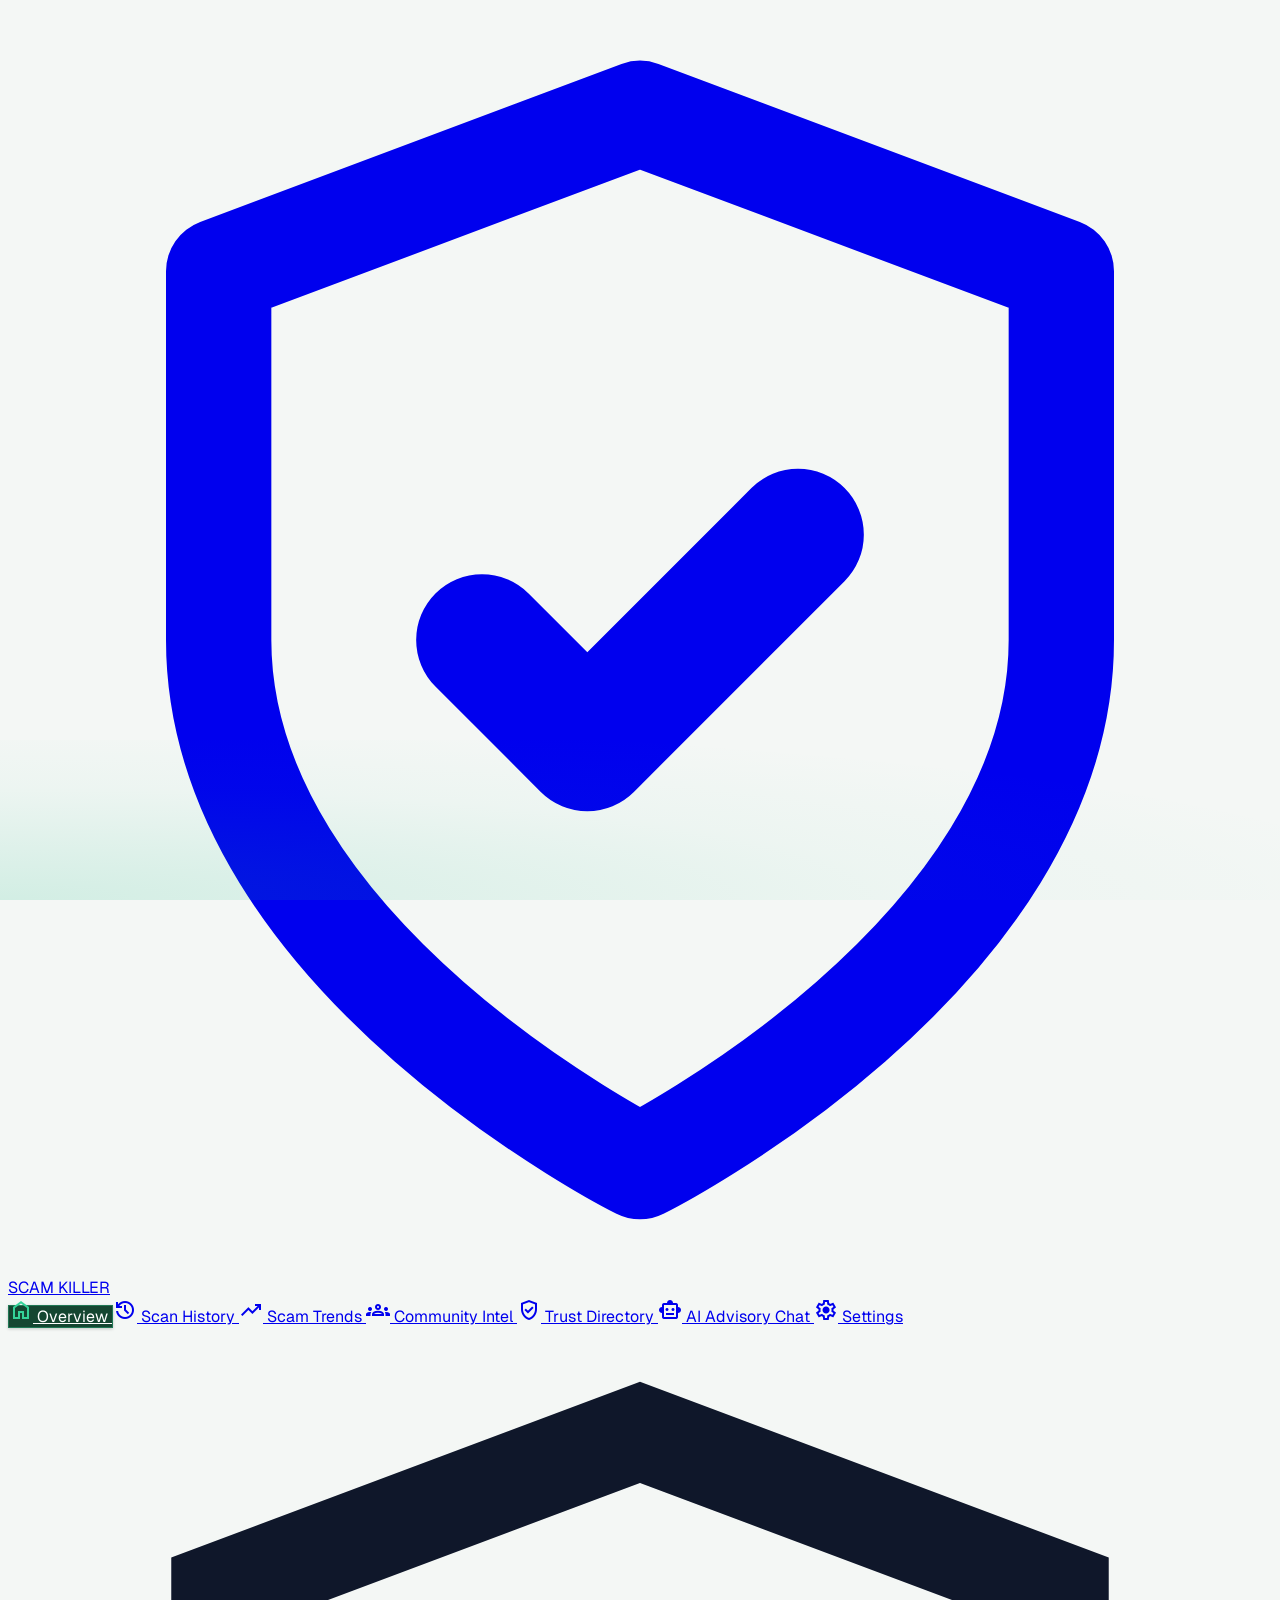
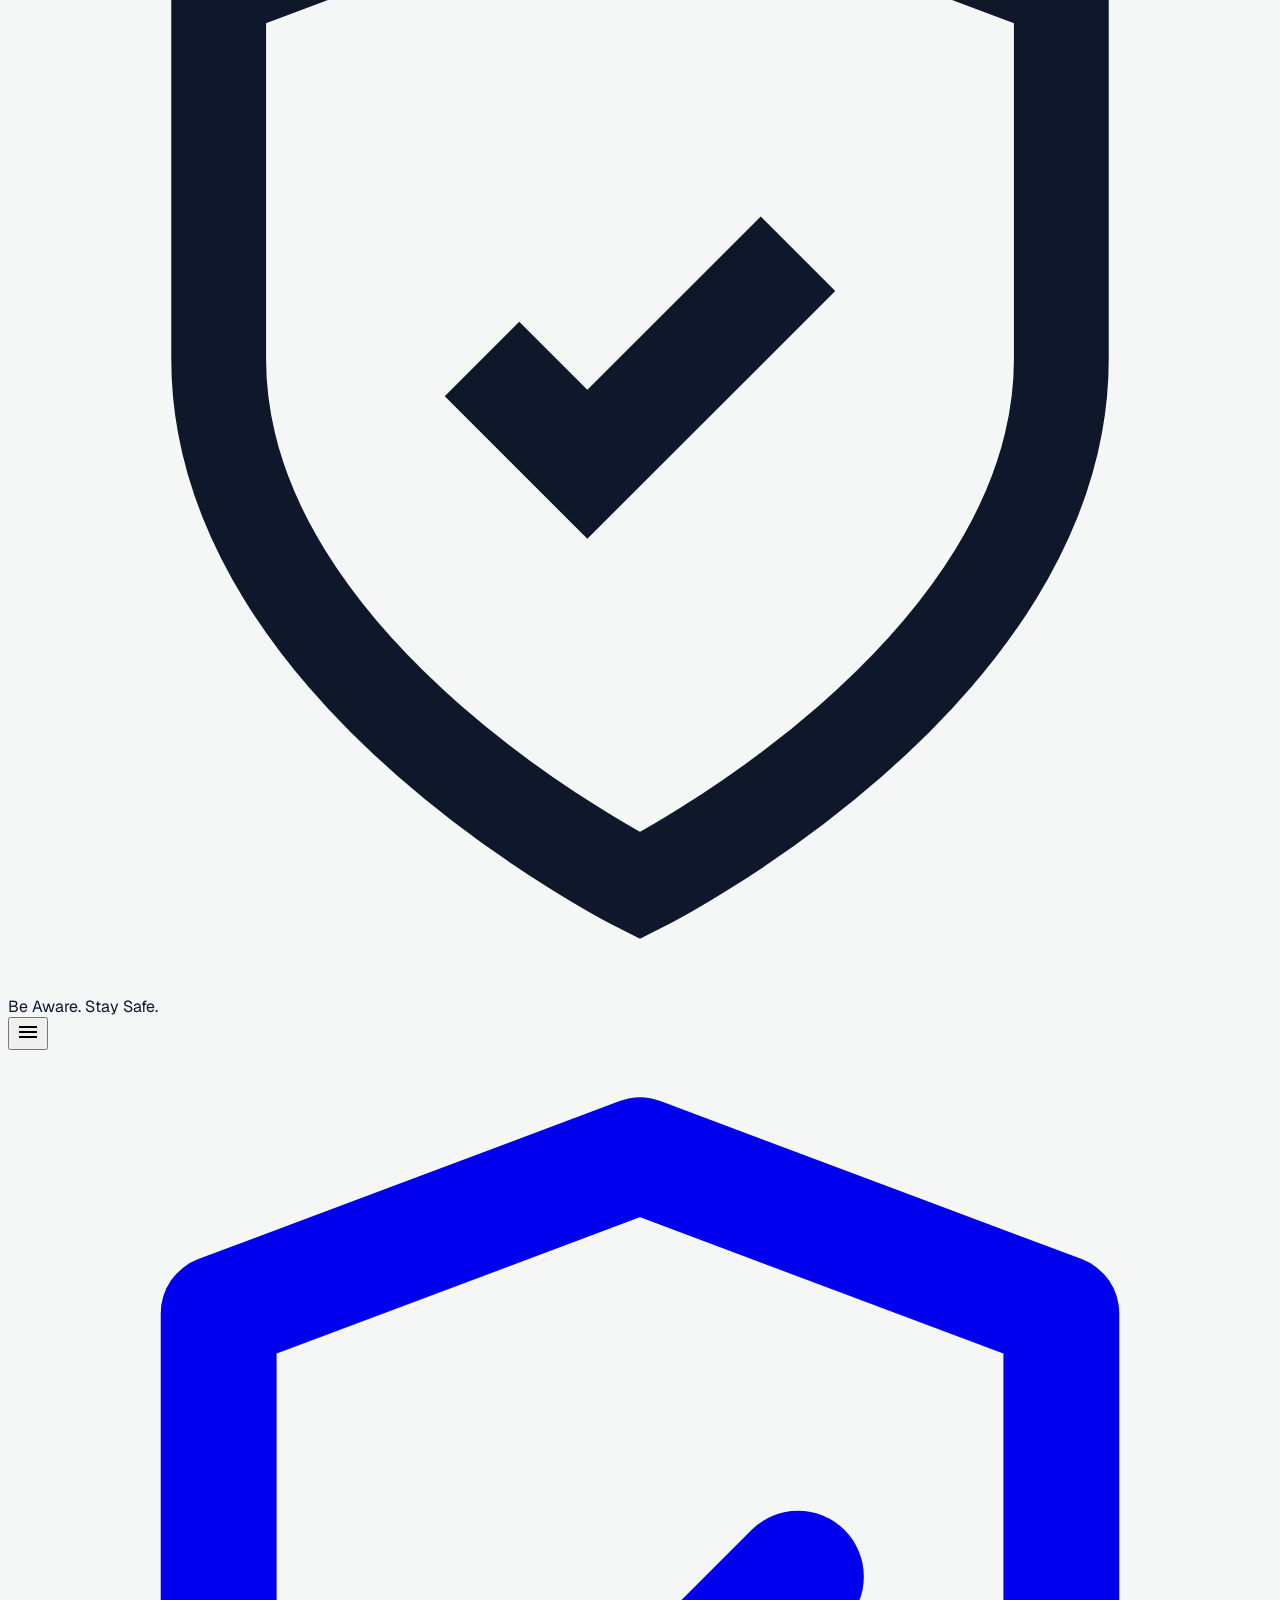
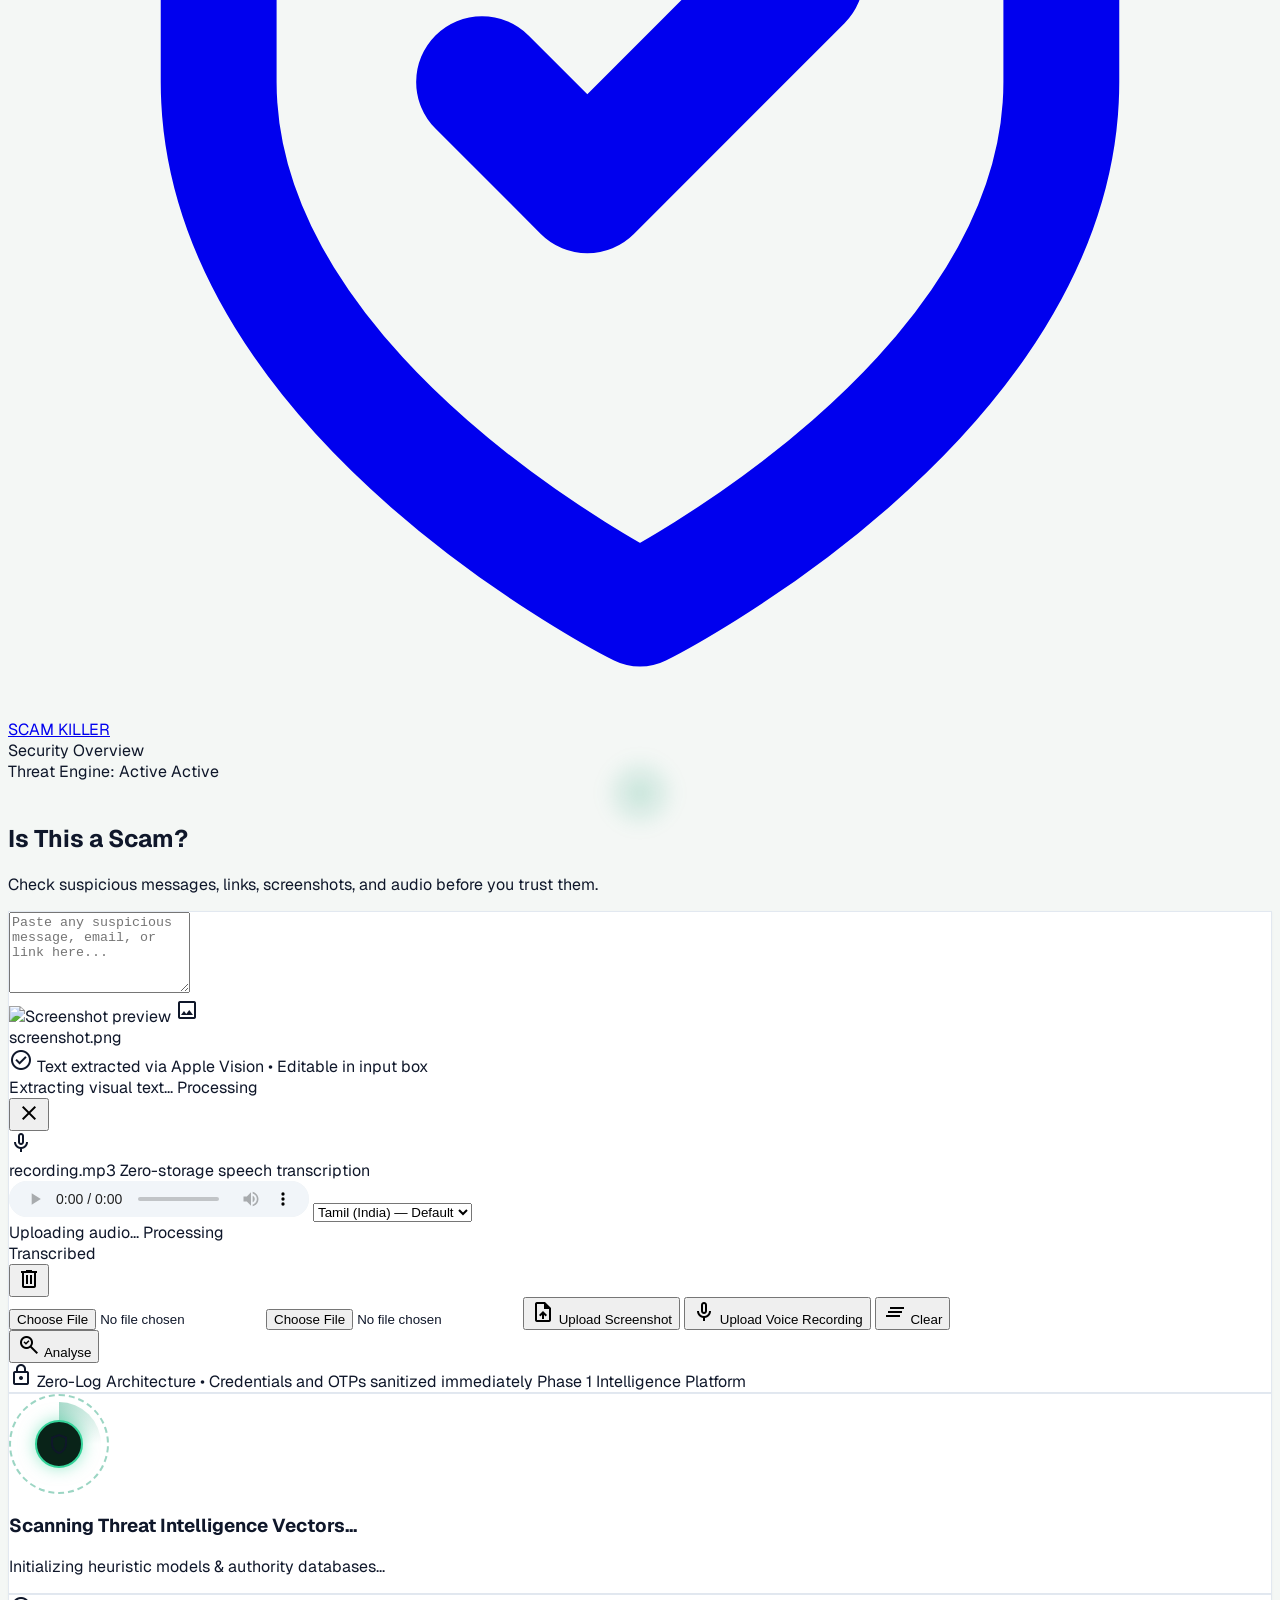
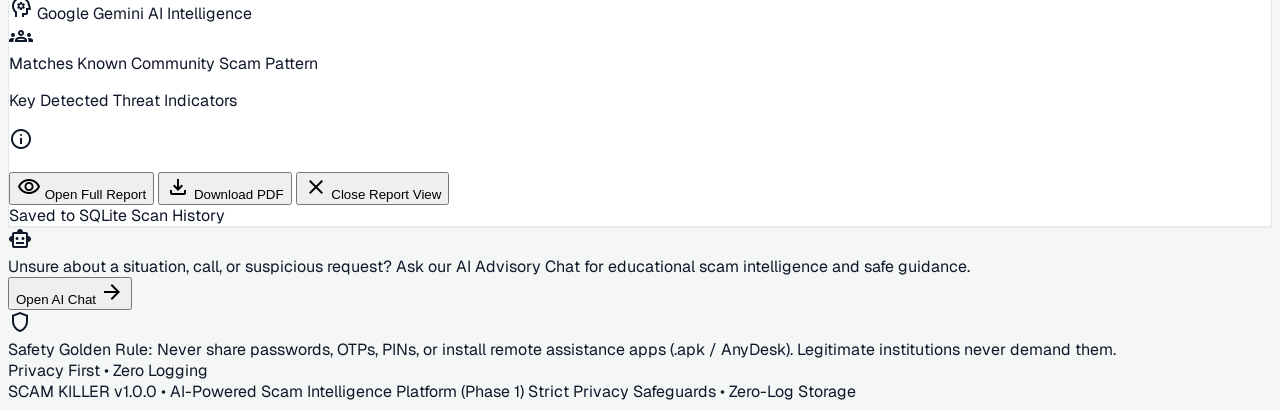
==== frontend/index.html @ 93f4d7cc "Add files via upload" ====
<!DOCTYPE html>
<html lang="en">
<head>
  <meta charset="UTF-8" />
  <meta name="viewport" content="width=device-width, initial-scale=1.0" />
  <title>SCAM KILLER — Smart Scam &amp; Link Detector</title>

  <!-- Google Fonts: Inter / Geist + Material Symbols Icons -->
  <link rel="preconnect" href="https://fonts.googleapis.com" />
  <link rel="preconnect" href="https://fonts.gstatic.com" crossorigin />
  <link href="https://fonts.googleapis.com/css2?family=Geist:wght@300;400;500;600;700;800&family=JetBrains+Mono:wght@400;500;600&display=swap" rel="stylesheet" />
  <link rel="stylesheet" href="https://fonts.googleapis.com/css2?family=Material+Symbols+Outlined:opsz,wght,FILL,GRAD@20..48,100..700,0..1,-50..200" />

  <!-- Tailwind CSS via CDN -->
  <script src="https://cdn.tailwindcss.com"></script>
  <script>
    tailwind.config = {
      theme: {
        extend: {
          colors: {
            forest: {
              950: '#061710',
              900: '#092318',
              800: '#0e3323',
              700: '#14422e',
              600: '#1a543b',
              500: '#22694a',
            },
            emerald: {
              400: '#34d399',
              500: '#10b981',
              600: '#059669',
              700: '#047857',
            }
          },
          fontFamily: {
            sans: ['Geist', 'system-ui', 'sans-serif'],
            mono: ['JetBrains Mono', 'monospace'],
          }
        }
      }
    };
  </script>

  <!-- Custom Stylesheet -->
  <link rel="stylesheet" href="css/styles.css" />
</head>

<body class="bg-[#f4f7f5] text-slate-900 min-h-screen flex antialiased selection:bg-emerald-500/20 selection:text-emerald-900">

  <!-- LEFT SIDEBAR (Dark Forest Green) -->
  <aside id="mainSidebar" class="fixed top-0 left-0 h-screen w-64 bg-[#092318] border-r border-[#154631] flex flex-col justify-between z-50 -translate-x-full lg:translate-x-0 transition-transform duration-200">
    <!-- Top Part of Sidebar -->
    <div class="p-4 flex flex-col">
      <!-- Brand Logo -->
      <a href="#" data-nav-target="overview" class="flex items-center gap-3 px-2 py-3 mb-5 group">
        <!-- Glowing Shield Logo Icon -->
        <div class="relative w-10 h-10 flex items-center justify-center shrink-0">
          <svg class="w-10 h-10 text-emerald-400 drop-shadow-[0_0_8px_rgba(52,211,153,0.5)]" viewBox="0 0 24 24" fill="none" stroke="currentColor" stroke-width="2" stroke-linecap="round" stroke-linejoin="round">
            <path d="M12 22s8-4 8-10V5l-8-3-8 3v7c0 6 8 10 8 10z"/>
            <path d="m9 12 2 2 4-4" stroke-width="2.5" />
          </svg>
        </div>
        <!-- Logo Text: SCAM (white) KILLER (emerald green) -->
        <div class="flex flex-col leading-none">
          <span class="font-extrabold text-lg tracking-wider text-white">SCAM</span>
          <span class="font-extrabold text-lg tracking-wider text-emerald-400 -mt-0.5">KILLER</span>
        </div>
      </a>

      <!-- Navigation Menu: 7 Organized Pages -->
      <nav class="space-y-1.5" id="sidebarNav">
        <!-- 1. Overview (Central Workspace) -->
        <a href="#" data-nav-target="overview" class="flex items-center gap-3 px-3.5 py-2.5 rounded-lg nav-item-active font-medium text-sm transition-all duration-150">
          <span class="material-symbols-outlined text-xl nav-icon">home</span>
          <span>Overview</span>
        </a>

        <!-- 2. Scan History -->
        <a href="#" data-nav-target="scan-history" class="flex items-center gap-3 px-3.5 py-2.5 rounded-lg text-emerald-100/70 hover:text-white hover:bg-[#103827] font-medium text-sm transition-all duration-150">
          <span class="material-symbols-outlined text-xl">history</span>
          <span>Scan History</span>
        </a>

        <!-- 3. Scam Trends -->
        <a href="#" data-nav-target="scam-trends" class="flex items-center gap-3 px-3.5 py-2.5 rounded-lg text-emerald-100/70 hover:text-white hover:bg-[#103827] font-medium text-sm transition-all duration-150">
          <span class="material-symbols-outlined text-xl">trending_up</span>
          <span>Scam Trends</span>
        </a>

        <!-- 4. Community Intelligence -->
        <a href="#" data-nav-target="community-intel" class="flex items-center gap-3 px-3.5 py-2.5 rounded-lg text-emerald-100/70 hover:text-white hover:bg-[#103827] font-medium text-sm transition-all duration-150">
          <span class="material-symbols-outlined text-xl">groups</span>
          <span>Community Intel</span>
        </a>

        <!-- 5. Verification Assistant -->
        <a href="#" data-nav-target="verification-assistant" class="flex items-center gap-3 px-3.5 py-2.5 rounded-lg text-emerald-100/70 hover:text-white hover:bg-[#103827] font-medium text-sm transition-all duration-150">
          <span class="material-symbols-outlined text-xl">verified_user</span>
          <span>Trust Directory</span>
        </a>

        <!-- 6. AI Chat (Phase 2 Ready) -->
        <a href="#" data-nav-target="ai-chat" class="flex items-center gap-3 px-3.5 py-2.5 rounded-lg text-emerald-100/70 hover:text-white hover:bg-[#103827] font-medium text-sm transition-all duration-150">
          <span class="material-symbols-outlined text-xl">smart_toy</span>
          <span>AI Advisory Chat</span>
        </a>

        <!-- 7. Settings -->
        <a href="#" data-nav-target="settings" class="flex items-center gap-3 px-3.5 py-2.5 rounded-lg text-emerald-100/70 hover:text-white hover:bg-[#103827] font-medium text-sm transition-all duration-150">
          <span class="material-symbols-outlined text-xl">settings</span>
          <span>Settings</span>
        </a>
      </nav>
    </div>

    <!-- Bottom Left Sidebar: Watermark Shield & "Be Aware. Stay Safe." -->
    <div class="relative p-5 overflow-hidden">
      <div class="sidebar-aurora"></div>
      <div class="relative z-10 flex items-center gap-3.5">
        <div class="w-10 h-10 flex items-center justify-center">
          <svg class="w-10 h-10 text-emerald-700/80" viewBox="0 0 24 24" fill="none" stroke="currentColor" stroke-width="1.8">
            <path d="M12 22s8-4 8-10V5l-8-3-8 3v7c0 6 8 10 8 10z"/>
            <path d="m9 12 2 2 4-4" stroke-width="2" />
          </svg>
        </div>
        <div class="leading-tight">
          <span class="block text-xs font-semibold text-emerald-300">Be Aware.</span>
          <span class="block text-xs font-semibold text-emerald-300">Stay Safe.</span>
        </div>
      </div>
    </div>
  </aside>

  <!-- Mobile Sidebar Backdrop -->
  <div id="sidebarBackdrop" class="fixed inset-0 bg-slate-900/40 backdrop-blur-sm z-40 hidden lg:hidden"></div>

  <!-- MAIN WRAPPER -->
  <div class="lg:ml-64 ml-0 flex-1 flex flex-col min-h-screen">

    <!-- TOP NAVIGATION BAR -->
    <header class="h-16 px-4 lg:px-8 border-b border-slate-200 bg-white/95 backdrop-blur-md sticky top-0 z-30 flex items-center justify-between shadow-sm">
      <!-- Left side: Mobile Toggle + SCAM KILLER Logo -->
      <div class="flex items-center gap-3">
        <button id="mobileSidebarToggle" class="lg:hidden p-1.5 text-slate-600 hover:text-slate-900 rounded-lg hover:bg-slate-100 transition-colors" title="Toggle Menu">
          <span class="material-symbols-outlined text-2xl">menu</span>
        </button>

        <a href="#" data-nav-target="overview" class="flex items-center gap-2.5 group">
          <div class="w-8 h-8 rounded-lg bg-[#092318] border border-[#154631] flex items-center justify-center shrink-0 shadow-sm">
            <svg class="w-5 h-5 text-emerald-400" viewBox="0 0 24 24" fill="none" stroke="currentColor" stroke-width="2.2" stroke-linecap="round" stroke-linejoin="round">
              <path d="M12 22s8-4 8-10V5l-8-3-8 3v7c0 6 8 10 8 10z"/>
              <path d="m9 12 2 2 4-4" stroke-width="2.5" />
            </svg>
          </div>
          <div class="flex items-center gap-1 leading-none">
            <span class="font-extrabold text-base tracking-wider text-slate-900">SCAM</span>
            <span class="font-extrabold text-base tracking-wider text-emerald-600">KILLER</span>
          </div>
        </a>
      </div>

      <!-- Center: Current Page Title -->
      <div class="hidden sm:block font-bold text-sm text-slate-800" id="topNavTitle">
        Security Overview
      </div>

      <!-- Right Side: Engine & Privacy Status Badge -->
      <div class="flex items-center gap-3">
        <div class="inline-flex items-center gap-2 px-3 py-1 rounded-full text-xs font-mono bg-emerald-50 text-emerald-700 border border-emerald-200 shadow-sm">
          <span class="w-1.5 h-1.5 rounded-full bg-emerald-500 animate-pulse"></span>
          <span class="hidden sm:inline">Threat Engine: Active</span>
          <span class="sm:hidden">Active</span>
        </div>
      </div>
    </header>

    <!-- CONTENT VIEWS CONTAINER -->
    <main class="flex-1 px-4 sm:px-6 lg:px-8 py-6 max-w-5xl w-full mx-auto space-y-6">

      <!-- ============================================================== -->
      <!-- VIEW 1: OVERVIEW — UNIFIED INPUT WORKSPACE                     -->
      <!-- ============================================================== -->
      <div id="view-overview" class="view-section active space-y-7 py-2">

        <!-- 1. MAIN HERO SECTION -->
        <section class="flex flex-col items-center justify-center text-center space-y-3 pt-3 sm:pt-4">
          <!-- Subtle Professional Circular Safety Indicator -->
          <div class="safety-indicator-glow w-16 h-16 flex items-center justify-center">
            <div class="safety-indicator-aura"></div>
            <div class="w-12 h-12 rounded-full bg-emerald-50 border border-emerald-200 flex items-center justify-center shadow-sm">
              <svg class="w-6 h-6 text-emerald-600" viewBox="0 0 24 24" fill="none" stroke="currentColor" stroke-width="2.2" stroke-linecap="round" stroke-linejoin="round">
                <path d="M12 22s8-4 8-10V5l-8-3-8 3v7c0 6 8 10 8 10z"/>
                <path d="m9 12 2 2 4-4" stroke-width="2.5" />
              </svg>
            </div>
          </div>

          <!-- Central Headline & Supporting Line -->
          <div class="space-y-1.5">
            <h1 class="text-3xl sm:text-4xl lg:text-5xl font-extrabold text-[#092318] tracking-tight">
              Is This a Scam?
            </h1>
            <p class="text-sm sm:text-base text-slate-600 font-normal max-w-lg mx-auto">
              Check suspicious messages, links, screenshots, and audio before you trust them.
            </p>
          </div>
        </section>

        <!-- 2. MAIN SCANNER WORKSPACE -->
        <section class="cyber-card rounded-2xl p-5 sm:p-6 border border-slate-200 shadow-md relative bg-white space-y-4">
          <div id="scannerDropZone" class="relative rounded-xl border border-slate-200 bg-[#f8faf8] focus-within:border-emerald-600 focus-within:ring-2 focus-within:ring-emerald-500/20 transition-all">

            <!-- Main Input Textarea -->
            <textarea
              id="unifiedScanInput"
              rows="5"
              placeholder="Paste any suspicious message, email, or link here..."
              class="w-full bg-transparent p-4 sm:p-5 text-sm sm:text-base text-slate-900 placeholder:text-slate-400 focus:outline-none resize-none leading-relaxed"
            ></textarea>

            <!-- A. Screenshot Upload Preview (Populates Main Input via OCR) -->
            <div id="attachedScreenshotPreview" class="hidden mx-4 mb-3 p-3.5 rounded-xl bg-emerald-50/70 border border-emerald-200 flex flex-col sm:flex-row sm:items-center justify-between gap-3">
              <div class="flex items-center gap-3 min-w-0">
                <div class="w-11 h-11 rounded-lg bg-white flex items-center justify-center text-emerald-600 shrink-0 overflow-hidden border border-emerald-200 shadow-sm">
                  <img id="screenshotThumbnail" src="" class="w-full h-full object-cover hidden" alt="Screenshot preview" />
                  <span id="screenshotThumbnailFallback" class="material-symbols-outlined text-2xl">image</span>
                </div>
                <div class="min-w-0">
                  <span id="screenshotFileName" class="text-xs sm:text-sm font-semibold text-slate-900 block truncate max-w-xs sm:max-w-md">screenshot.png</span>
                  <div class="flex items-center gap-2 mt-0.5">
                    <span id="ocrStatusBadge" class="text-[11px] text-emerald-700 font-mono flex items-center gap-1">
                      <span class="material-symbols-outlined text-xs">check_circle</span>
                      <span id="ocrStatusText">Text extracted via Apple Vision • Editable in input box</span>
                    </span>
                  </div>
                </div>
              </div>

              <!-- OCR Progress Indicator -->
              <div id="ocrProgressContainer" class="hidden flex-1 sm:max-w-xs px-2">
                <div class="flex items-center justify-between text-[11px] text-emerald-800 font-mono mb-1">
                  <span>Extracting visual text...</span>
                  <span id="ocrProgressPercent">Processing</span>
                </div>
                <div class="w-full bg-emerald-200 rounded-full h-1.5 overflow-hidden">
                  <div class="bg-emerald-600 h-1.5 rounded-full animate-pulse w-3/4"></div>
                </div>
              </div>

              <button id="removeScreenshotBtn" type="button" class="text-slate-400 hover:text-rose-600 p-2 rounded-lg hover:bg-white transition-colors shrink-0 self-end sm:self-center" title="Remove screenshot">
                <span class="material-symbols-outlined text-lg">close</span>
              </button>
            </div>

            <!-- B. Voice Recording Upload Preview (Populates Main Input via STT) -->
            <div id="attachedAudioPreview" class="hidden mx-4 mb-3 p-3.5 rounded-xl bg-emerald-50/70 border border-emerald-200 flex flex-col sm:flex-row sm:items-center justify-between gap-3">
              <div class="flex items-center gap-3 min-w-0">
                <div class="w-11 h-11 rounded-lg bg-white flex items-center justify-center text-emerald-600 shrink-0 border border-emerald-200 shadow-sm">
                  <span class="material-symbols-outlined text-2xl">mic</span>
                </div>
                <div class="min-w-0">
                  <span id="audioFileName" class="text-xs sm:text-sm font-semibold text-slate-900 block truncate max-w-xs sm:max-w-md">recording.mp3</span>
                  <span class="text-[11px] text-emerald-700 font-mono block">Zero-storage speech transcription</span>
                </div>
              </div>

              <!-- Embedded HTML5 Audio Player -->
              <div class="flex items-center gap-2 w-full sm:w-auto">
                <audio id="audioPreviewPlayer" controls class="w-full sm:w-60 h-8 rounded-lg shadow-sm"></audio>
                
                <!-- Language Selector -->
                <select id="audioLanguageSelect" class="text-xs rounded-lg border-slate-300 bg-white text-slate-800 py-1.5 px-2.5 focus:ring-emerald-500 focus:border-emerald-500 shadow-sm shrink-0" title="Transcription Language">
                  <option value="ta-IN" selected>Tamil (India) — Default</option>
                  <option value="en-IN">English (India)</option>
                  <option value="en-US">English (United States)</option>
                  <option value="hi-IN">Hindi (India)</option>
                </select>
              </div>

              <!-- Transcription Progress Bar -->
              <div id="transcribeProgressContainer" class="hidden flex-1 sm:max-w-xs px-2">
                <div class="flex items-center justify-between text-[11px] text-emerald-800 font-mono mb-1">
                  <span id="audioProgressStep">Uploading audio...</span>
                  <span id="audioProgressPercent">Processing</span>
                </div>
                <div class="w-full bg-emerald-200 rounded-full h-1.5 overflow-hidden">
                  <div id="audioProgressBar" class="bg-emerald-600 h-1.5 rounded-full transition-all duration-300 w-1/4"></div>
                </div>
              </div>

              <!-- Audio Status Badge -->
              <div id="audioStatusBadge" class="hidden text-[11px] font-mono text-emerald-800 bg-emerald-100/80 px-2.5 py-1 rounded-md border border-emerald-200">
                <span id="audioStatusText">Transcribed</span>
              </div>

              <button id="removeAudioBtn" type="button" class="text-slate-400 hover:text-rose-600 p-2 rounded-lg hover:bg-white transition-colors shrink-0 self-end sm:self-center" title="Discard audio recording">
                <span class="material-symbols-outlined text-lg">delete</span>
              </button>
            </div>

            <!-- Action Controls Row -->
            <div class="flex flex-wrap items-center justify-between gap-3 px-4 py-3 bg-white border-t border-slate-200 rounded-b-xl">
              <!-- Left Action Buttons -->
              <div class="flex flex-wrap items-center gap-2">
                <!-- Hidden Inputs -->
                <input type="file" id="unifiedFileInput" accept="image/png,image/jpeg,image/webp" class="hidden" />
                <input type="file" id="unifiedAudioInput" accept="audio/*,.opus,.ogg,.mp3,.m4a,.aac,.wav,.flac,.webm,.weba,.mp4,.aiff,.aif,.amr,.3gp,.3gpp,.caf" class="hidden" />

                <!-- Upload Screenshot Button -->
                <button
                  id="unifiedScreenshotBtn"
                  type="button"
                  class="px-3.5 py-2 rounded-lg bg-white border border-slate-200 hover:border-emerald-600 hover:bg-emerald-50/40 text-slate-700 hover:text-slate-900 text-xs font-medium transition-all flex items-center gap-1.5 shadow-sm active:scale-95"
                >
                  <span class="material-symbols-outlined text-base text-emerald-600">upload_file</span>
                  <span>Upload Screenshot</span>
                </button>

                <!-- Upload Voice Recording Button -->
                <button
                  id="unifiedAudioBtn"
                  type="button"
                  class="px-3.5 py-2 rounded-lg bg-white border border-slate-200 hover:border-emerald-600 hover:bg-emerald-50/40 text-slate-700 hover:text-slate-900 text-xs font-medium transition-all flex items-center gap-1.5 shadow-sm active:scale-95"
                >
                  <span class="material-symbols-outlined text-base text-emerald-600">mic</span>
                  <span>Upload Voice Recording</span>
                </button>

                <!-- Clear Button -->
                <button
                  id="unifiedClearBtn"
                  type="button"
                  class="px-3 py-2 rounded-lg bg-white border border-slate-200 hover:border-slate-400 hover:text-slate-900 text-slate-500 text-xs font-medium transition-all flex items-center gap-1.5 shadow-sm"
                >
                  <span class="material-symbols-outlined text-base">clear_all</span>
                  <span>Clear</span>
                </button>
              </div>

              <!-- Right Action: Primary Analyze Button -->
              <div class="flex items-center gap-3">
                <button
                  id="unifiedAnalyzeBtn"
                  type="button"
                  class="px-6 py-2.5 rounded-lg bg-emerald-600 hover:bg-emerald-700 text-white font-bold text-xs sm:text-sm tracking-wide transition-all shadow-[0_2px_10px_rgba(5,150,105,0.3)] active:scale-[0.98] flex items-center gap-2"
                >
                  <span class="material-symbols-outlined text-base font-bold">search_check</span>
                  <span>Analyse</span>
                </button>
              </div>
            </div>

          </div>

          <!-- Privacy Notice -->
          <div class="flex items-center justify-between text-[11px] text-slate-500 px-1">
            <span class="flex items-center gap-1">
              <span class="material-symbols-outlined text-xs text-emerald-600">lock</span>
              <span>Zero-Log Architecture • Credentials and OTPs sanitized immediately</span>
            </span>
            <span class="font-mono text-[10px]">Phase 1 Intelligence Platform</span>
          </div>
        </section>

        <!-- 3. MODERN INTELLIGENCE SCANNING VISUAL (Shown during analysis) -->
        <section id="scannerAnimationCard" class="hidden cyber-card rounded-2xl p-8 border border-slate-200 shadow-md bg-white text-center flex flex-col items-center justify-center space-y-4">
          <div class="intelligence-scanner-ring">
            <div class="intelligence-scanner-radar"></div>
            <div class="intelligence-scanner-center">
              <span class="material-symbols-outlined text-emerald-400 text-xl">shield</span>
            </div>
          </div>
          <div class="space-y-1">
            <h3 class="text-base font-bold text-slate-900 tracking-tight">Scanning Threat Intelligence Vectors...</h3>
            <p id="scannerStatusTicker" class="text-xs font-mono text-emerald-700">Initializing heuristic models &amp; authority databases...</p>
          </div>
        </section>

        <!-- 4. COMPACT AI RESULT COMPONENT -->
        <section id="inlineResultCard" class="hidden cyber-card rounded-2xl p-5 sm:p-6 border border-slate-200 shadow-md space-y-4 bg-white transition-all">
          <!-- Top Row: Classification Badge + Confidence + DeepSeek AI Label -->
          <div class="flex flex-col sm:flex-row sm:items-center justify-between gap-3 pb-3 border-b border-slate-100">
            <div class="flex items-center gap-2.5">
              <div id="inlineResultBadge"></div>
              <span id="inlineConfidenceBadge" class="text-[11px] font-mono text-slate-600 bg-slate-100 px-2.5 py-0.5 rounded-full border border-slate-200"></span>
            </div>
            <div class="flex items-center gap-2">
              <span class="flex items-center gap-1 text-[11px] font-mono text-emerald-800 bg-emerald-50/80 px-2.5 py-1 rounded-full border border-emerald-200/80">
                <span class="material-symbols-outlined text-xs text-emerald-600">psychology</span>
                <span>Google Gemini AI Intelligence</span>
              </span>
            </div>
          </div>

          <!-- Community Match Alert (if present) -->
          <div id="inlineCommunityMatch" class="hidden p-3 rounded-xl bg-amber-50 border border-amber-200 text-xs text-amber-900 flex items-center gap-2.5">
            <span class="material-symbols-outlined text-amber-600 text-lg shrink-0">groups</span>
            <div class="min-w-0 flex-1">
              <span class="font-bold block" id="inlineCommunityMatchTitle">Matches Known Community Scam Pattern</span>
              <span class="text-[11px] text-amber-700" id="inlineCommunityMatchDesc"></span>
            </div>
            <span id="inlineCommunityMatchUpvotes" class="px-2 py-0.5 rounded bg-amber-100 text-amber-800 text-[10px] font-mono shrink-0"></span>
          </div>

          <!-- Short AI-Generated Explanation -->
          <div class="space-y-1">
            <p id="inlineResultExplanation" class="text-xs sm:text-sm font-medium text-slate-800 leading-relaxed"></p>
          </div>

          <!-- Main Detected Threat Indicators (Compact Badges) -->
          <div id="inlineIndicatorsContainer" class="space-y-1.5">
            <span class="text-[10px] font-mono uppercase tracking-wider text-slate-400 block">Key Detected Threat Indicators</span>
            <ul id="inlineIndicatorsList" class="flex flex-wrap gap-2 text-xs"></ul>
          </div>

          <!-- Why This Matters Note -->
          <div id="inlineWhyItMattersContainer" class="p-3 rounded-xl bg-amber-50/70 border border-amber-200/70 text-xs text-amber-950 flex items-start gap-2.5">
            <span class="material-symbols-outlined text-base text-amber-600 shrink-0 mt-0.5">info</span>
            <p id="inlineWhyItMattersText" class="leading-relaxed text-xs"></p>
          </div>

          <!-- Footer Actions: View Full Details, Download PDF Report, Close Report View -->
          <div class="flex flex-wrap items-center justify-between gap-3 pt-3 border-t border-slate-100">
            <div class="flex flex-wrap items-center gap-2">
              <button id="inspectFullReportBtn" type="button" class="px-3.5 py-2 rounded-lg bg-emerald-50 hover:bg-emerald-100 text-emerald-800 border border-emerald-200 text-xs font-semibold transition-all flex items-center gap-1.5 shadow-sm active:scale-95">
                <span class="material-symbols-outlined text-sm">visibility</span>
                <span>Open Full Report</span>
              </button>
              <button id="downloadPdfReportBtnCompact" type="button" class="px-3.5 py-2 rounded-lg bg-emerald-600 hover:bg-emerald-700 text-white text-xs font-bold transition-all shadow-sm flex items-center gap-1.5 active:scale-95">
                <span class="material-symbols-outlined text-sm">download</span>
                <span>Download PDF</span>
              </button>
              <button id="closeInlineResultBtn" type="button" class="px-3.5 py-2 rounded-lg border border-slate-200 hover:border-slate-300 hover:bg-slate-50 text-slate-600 hover:text-slate-900 text-xs font-medium transition-all flex items-center gap-1.5 shadow-sm active:scale-95" title="Close this report view without deleting the report">
                <span class="material-symbols-outlined text-sm text-slate-500">close</span>
                <span>Close Report View</span>
              </button>
            </div>
            <span class="text-[11px] text-slate-400 font-mono">Saved to SQLite Scan History</span>
          </div>
        </section>

        <!-- 5. QUICK AI ADVISORY CHAT ACCESS BANNER -->
        <section class="pt-1">
          <div class="flex flex-col sm:flex-row sm:items-center justify-between gap-3 p-4 rounded-xl bg-gradient-to-r from-[#092318] via-[#0d3021] to-[#092318] border border-emerald-700/40 text-white shadow-sm">
            <div class="flex items-center gap-3">
              <div class="w-9 h-9 rounded-lg bg-emerald-500/20 border border-emerald-500/40 flex items-center justify-center text-emerald-400 shrink-0">
                <span class="material-symbols-outlined text-xl">smart_toy</span>
              </div>
              <div>
                <span class="text-xs font-bold text-white block">Unsure about a situation, call, or suspicious request?</span>
                <span class="text-[11px] text-emerald-300/80 block">Ask our AI Advisory Chat for educational scam intelligence and safe guidance.</span>
              </div>
            </div>
            <button type="button" data-nav-target="ai-chat" class="px-3.5 py-2 rounded-lg bg-emerald-600 hover:bg-emerald-500 text-white text-xs font-bold tracking-wide transition-all shrink-0 flex items-center gap-1.5 shadow-sm active:scale-95">
              <span>Open AI Chat</span>
              <span class="material-symbols-outlined text-sm">arrow_forward</span>
            </button>
          </div>
        </section>

        <!-- 6. COMPACT SAFETY TIPS -->
        <section class="pt-1">
          <div class="p-4 rounded-xl bg-emerald-50/80 border border-emerald-200 flex flex-col sm:flex-row sm:items-center justify-between gap-3 text-xs text-slate-700 shadow-sm">
            <div class="flex items-start sm:items-center gap-3">
              <span class="material-symbols-outlined text-emerald-700 text-lg shrink-0 mt-0.5 sm:mt-0">shield</span>
              <div>
                <span class="font-bold text-slate-900">Safety Golden Rule:</span>
                <span class="ml-1 text-slate-700">Never share passwords, OTPs, PINs, or install remote assistance apps (.apk / AnyDesk). Legitimate institutions never demand them.</span>
              </div>
            </div>
            <span class="text-[11px] font-mono text-emerald-700 bg-white px-2.5 py-1 rounded border border-emerald-300 shrink-0 self-start sm:self-auto shadow-sm">
              Privacy First • Zero Logging
            </span>
          </div>
        </section>

      </div>

      <!-- ============================================================== -->
      <!-- VIEW 2: SCAN HISTORY & AUDIT LOG                               -->
      <!-- ============================================================== -->
      <div id="view-scan-history" class="view-section space-y-5" style="display: none;">
        <div class="cyber-card rounded-2xl p-6 border border-slate-200 bg-white shadow-sm space-y-5">
          <div class="flex flex-col sm:flex-row sm:items-center justify-between gap-4 pb-4 border-b border-slate-200">
            <div>
              <h2 class="text-lg font-bold text-slate-900 flex items-center gap-2">
                <span class="material-symbols-outlined text-emerald-600">history</span>
                Scan History &amp; Audit Log
              </h2>
              <p class="text-xs text-slate-500">Review your past queries and threat breakdowns.</p>
            </div>
            <button id="clearHistoryBtn" class="px-3.5 py-1.5 rounded-lg border border-rose-200 text-rose-700 hover:bg-rose-50 text-xs font-medium transition-colors flex items-center gap-1.5 self-start sm:self-auto shadow-sm">
              <span class="material-symbols-outlined text-sm">delete</span>
              <span>Clear History</span>
            </button>
          </div>

          <!-- Search and Filter Controls -->
          <!-- Search and Filter Controls -->
          <div class="flex flex-col sm:flex-row sm:items-center justify-between gap-3">
            <div class="relative flex-1 max-w-sm">
              <span class="material-symbols-outlined absolute left-3 top-2.5 text-slate-400 text-sm">search</span>
              <input type="text" id="historySearchInput" placeholder="Search by message, entity, category..." class="w-full pl-9 pr-3 py-1.5 text-xs rounded-lg border border-slate-200 focus:outline-none focus:border-emerald-600 bg-slate-50" />
            </div>
            <div class="flex flex-wrap items-center gap-2">
              <label class="text-xs text-slate-500">Risk:</label>
              <select id="historyFilterSelect" class="text-xs rounded-lg border-slate-200 bg-slate-50 text-slate-800 py-1.5 px-2.5 focus:outline-none focus:border-emerald-600">
                <option value="all">All Classifications</option>
                <option value="suspicious">Suspicious</option>
                <option value="caution">Caution</option>
                <option value="safe">No Clear Warning Signs</option>
              </select>
              <label class="text-xs text-slate-500 ml-1">Category:</label>
              <select id="historyCategoryFilterSelect" class="text-xs rounded-lg border-slate-200 bg-slate-50 text-slate-800 py-1.5 px-2.5 focus:outline-none focus:border-emerald-600">
                <option value="all">All Categories</option>
                <option value="Banking / KYC">Banking / KYC</option>
                <option value="Delivery Phishing">Delivery Phishing</option>
                <option value="Lottery / Rewards">Lottery / Rewards</option>
                <option value="Work-from-Home">Work-from-Home</option>
                <option value="Utility Bill">Utility Bill</option>
                <option value="Government / Legal">Government / Legal</option>
                <option value="General Phishing">General Phishing</option>
                <option value="Benign Transactional">Benign Transactional</option>
              </select>
            </div>
          </div>

          <!-- History Table -->
          <div class="overflow-x-auto rounded-xl border border-slate-200">
            <table class="w-full text-left border-collapse text-xs">
              <thead>
                <tr class="bg-slate-50 border-b border-slate-200 text-[11px] font-mono uppercase text-slate-500">
                  <th class="p-3">Date &amp; Time</th>
                  <th class="p-3">Type</th>
                  <th class="p-3">Target Content</th>
                  <th class="p-3">Category &amp; Risk</th>
                  <th class="p-3 text-right">Report Actions</th>
                </tr>
              </thead>
              <tbody id="historyTableBody" class="divide-y divide-slate-100">
                <!-- Dynamically populated -->
              </tbody>
            </table>
          </div>

          <!-- Clean Empty State Container -->
          <div id="historyEmptyState" class="hidden p-8 text-center rounded-xl border border-dashed border-slate-200 bg-slate-50/50 space-y-2">
            <div class="w-10 h-10 rounded-full bg-emerald-100 text-emerald-700 flex items-center justify-center mx-auto">
              <span class="material-symbols-outlined text-xl">history</span>
            </div>
            <h4 class="text-xs font-bold text-slate-800">No Scan Reports Found</h4>
            <p class="text-[11px] text-slate-500 max-w-sm mx-auto">
              Scans analyzed on the Overview page are stored here automatically. No reports currently match your search or filter.
            </p>
          </div>
        </div>
      </div>

      <!-- ============================================================== -->
      <!-- VIEW 3: SCAM TRENDS & EARLY WARNING RADAR                      -->
      <!-- ============================================================== -->
      <div id="view-scam-trends" class="view-section space-y-5" style="display: none;">
        <div class="cyber-card rounded-2xl p-6 border border-slate-200 bg-white shadow-sm space-y-5">
          <div class="flex flex-col sm:flex-row sm:items-center justify-between gap-4 pb-4 border-b border-slate-200">
            <div>
              <h2 class="text-lg font-bold text-slate-900 flex items-center gap-2">
                <span class="material-symbols-outlined text-rose-600">trending_up</span>
                Scam Pattern Early Warning Radar &amp; Trends
              </h2>
              <p class="text-xs text-slate-500">Verified regional fraud campaigns and velocity telemetry.</p>
            </div>
            <span class="text-[10px] font-mono text-emerald-800 bg-emerald-50 border border-emerald-200 px-2.5 py-1 rounded-full self-start sm:self-auto">
              Authentic SQLite Telemetry
            </span>
          </div>

          <!-- Radar Notice -->
          <div class="p-3 rounded-xl bg-slate-50 border border-slate-200 text-xs text-slate-600 flex items-center gap-2.5">
            <span class="material-symbols-outlined text-slate-500 text-base shrink-0">info</span>
            <span>Telemetry Notice: Statistical surge modeling requires minimum 50 confirmed incidents. Displaying verified incident counts without fabricated percentages.</span>
          </div>

          <!-- Radar Cards Grid -->
          <div id="radarCardsGridTrends" class="grid grid-cols-1 sm:grid-cols-2 lg:grid-cols-4 gap-3 pt-1">
            <!-- Dynamically populated from /api/radar/trends -->
          </div>

          <!-- Popular Scam Categories Breakdown -->
          <div class="space-y-3 pt-3">
            <h3 class="text-xs font-semibold uppercase tracking-wider text-slate-700 font-mono">Popular Threat Categories in SQLite Database</h3>
            <div class="grid grid-cols-1 sm:grid-cols-2 gap-3" id="popularCategoriesGrid">
              <!-- Dynamically populated -->
            </div>
          </div>

          <!-- Structured Community Pattern Clusters -->
          <div class="space-y-3 pt-4 border-t border-slate-200">
            <div class="flex items-center justify-between">
              <h3 class="text-xs font-semibold uppercase tracking-wider text-slate-700 font-mono">Clustered Threat Patterns &amp; Velocity (Fingerprint Aggregated)</h3>
              <span class="text-[10px] font-mono text-slate-400">Zero-Log Sanitized Clustering</span>
            </div>
            <div id="communityPatternsGrid" class="grid grid-cols-1 md:grid-cols-2 gap-3">
              <!-- Dynamically populated from /api/community/patterns -->
            </div>
          </div>
        </div>
      </div>

      <!-- ============================================================== -->
      <!-- VIEW 4: COMMUNITY INTELLIGENCE                                 -->
      <!-- ============================================================== -->
      <div id="view-community-intel" class="view-section space-y-5" style="display: none;">
        <div class="cyber-card rounded-2xl p-6 border border-slate-200 bg-white shadow-sm space-y-5">
          <div class="flex flex-col sm:flex-row sm:items-center justify-between gap-4 pb-4 border-b border-slate-200">
            <div>
              <h2 class="text-lg font-bold text-slate-900 flex items-center gap-2">
                <span class="material-symbols-outlined text-emerald-600">groups</span>
                Community Threat Intelligence Database
              </h2>
              <p class="text-xs text-slate-500">Crowdsourced threat signatures with explicit demonstration sample separation.</p>
            </div>
            <button id="openReportModalBtn" class="px-4 py-2 rounded-lg bg-emerald-600 hover:bg-emerald-700 text-white font-semibold text-xs tracking-wide transition-all shadow-sm flex items-center gap-1.5 self-start sm:self-auto">
              <span class="material-symbols-outlined text-sm">flag</span>
              <span>Report Suspicious Item</span>
            </button>
          </div>

          <!-- Category Filter Pills -->
          <div class="flex flex-wrap items-center gap-2" id="communityCategoryFilters">
            <button class="community-filter-btn px-3 py-1 rounded-full text-xs font-medium bg-emerald-100 text-emerald-800 border border-emerald-300 active" data-category="all">All Categories</button>
            <button class="community-filter-btn px-3 py-1 rounded-full text-xs font-medium bg-slate-100 text-slate-700 hover:bg-slate-200 border border-slate-200" data-category="Banking / KYC">Banking / KYC</button>
            <button class="community-filter-btn px-3 py-1 rounded-full text-xs font-medium bg-slate-100 text-slate-700 hover:bg-slate-200 border border-slate-200" data-category="Delivery Phishing">Delivery Phishing</button>
            <button class="community-filter-btn px-3 py-1 rounded-full text-xs font-medium bg-slate-100 text-slate-700 hover:bg-slate-200 border border-slate-200" data-category="Utility Bill">Utility Bill</button>
            <button class="community-filter-btn px-3 py-1 rounded-full text-xs font-medium bg-slate-100 text-slate-700 hover:bg-slate-200 border border-slate-200" data-category="Work-from-Home">Work-from-Home</button>
          </div>

          <!-- Community Feeds Grid -->
          <div id="communityFeedContainer" class="grid grid-cols-1 md:grid-cols-2 gap-4 pt-1">
            <!-- Dynamically populated from /api/community -->
          </div>
        </div>
      </div>

      <!-- ============================================================== -->
      <!-- VIEW 5: VERIFICATION ASSISTANT (Dedicated Directory)           -->
      <!-- ============================================================== -->
      <div id="view-verification-assistant" class="view-section space-y-5" style="display: none;">
        <div class="cyber-card rounded-2xl p-6 border border-slate-200 bg-white shadow-sm space-y-5">
          <div class="flex flex-col sm:flex-row sm:items-center justify-between gap-4 pb-4 border-b border-slate-200">
            <div>
              <h2 class="text-lg font-bold text-slate-900 flex items-center gap-2">
                <span class="material-symbols-outlined text-emerald-600">verified_user</span>
                Trust Verification Directory
              </h2>
              <p class="text-xs text-slate-500">Official registry of validated domains, SMS headers, and consumer helplines.</p>
            </div>
            <div class="relative w-full sm:w-64">
              <span class="material-symbols-outlined absolute left-3 top-2 text-slate-400 text-sm">search</span>
              <input type="text" id="verificationSearchInput" placeholder="Search institutions..." class="w-full pl-9 pr-3 py-1.5 text-xs rounded-lg border border-slate-200 focus:outline-none focus:border-emerald-600 bg-slate-50" />
            </div>
          </div>

          <!-- Full Directory Grid -->
          <div id="verificationDirectoryGrid" class="grid grid-cols-1 sm:grid-cols-2 gap-4">
            <!-- Dynamically populated from data.js -->
          </div>
        </div>
      </div>

      <!-- ============================================================== -->
      <!-- VIEW 6: AI ADVISORY CHAT (Phase 2 Ready)                       -->
      <!-- ============================================================== -->
      <div id="view-ai-chat" class="view-section space-y-5" style="display: none;">
        <div class="cyber-card rounded-2xl p-6 border border-slate-200 bg-white shadow-sm space-y-5">
          <div class="flex flex-col sm:flex-row sm:items-center justify-between gap-4 pb-4 border-b border-slate-200">
            <div>
              <h2 class="text-lg font-bold text-slate-900 flex items-center gap-2">
                <span class="material-symbols-outlined text-emerald-600">smart_toy</span>
                AI Scam Advisory Chat
              </h2>
              <p class="text-xs text-slate-500">Ask freeform cybersecurity questions without uploading files.</p>
            </div>
            <span class="text-[10px] font-mono text-emerald-800 bg-emerald-50 border border-emerald-200 px-2.5 py-1 rounded-full self-start sm:self-auto">
              Google Gemini AI Engine
            </span>
          </div>

          <!-- Notice Banner -->
          <div class="p-3.5 rounded-xl bg-emerald-50/70 border border-emerald-200 text-xs text-emerald-950 flex items-center gap-2.5">
            <span class="material-symbols-outlined text-emerald-700 text-base shrink-0">info</span>
            <span><b>Active Gemini Advisory:</b> Ask questions about suspicious messages, verify suspicious situations, or get immediate safety steps. Powered by Google Gemini AI.</span>
          </div>

          <!-- Quick Prompt Chips -->
          <div class="flex flex-wrap items-center gap-2" id="chatPromptChips">
            <button class="chat-chip px-3 py-1.5 rounded-lg bg-slate-100 hover:bg-slate-200 text-slate-800 text-xs font-medium border border-slate-200 transition-colors">
              How do I spot a fake bank KYC message?
            </button>
            <button class="chat-chip px-3 py-1.5 rounded-lg bg-slate-100 hover:bg-slate-200 text-slate-800 text-xs font-medium border border-slate-200 transition-colors">
              What should I do if I shared my OTP?
            </button>
            <button class="chat-chip px-3 py-1.5 rounded-lg bg-slate-100 hover:bg-slate-200 text-slate-800 text-xs font-medium border border-slate-200 transition-colors">
              How can I tell if a parcel delivery SMS is genuine?
            </button>
            <button class="chat-chip px-3 py-1.5 rounded-lg bg-slate-100 hover:bg-slate-200 text-slate-800 text-xs font-medium border border-slate-200 transition-colors">
              Why are APK downloads from WhatsApp dangerous?
            </button>
          </div>

          <!-- Chat Stream Box -->
          <div id="chatMessagesContainer" class="p-4 rounded-xl bg-slate-50 border border-slate-200 h-80 overflow-y-auto space-y-3">
            <div class="flex items-start gap-2.5">
              <div class="w-7 h-7 rounded-full bg-[#092318] text-emerald-400 flex items-center justify-center text-xs shrink-0 font-bold">AI</div>
              <div class="chat-bubble-assistant p-3 rounded-xl max-w-lg text-xs leading-relaxed shadow-sm">
                Hello! I am the <b>SCAM KILLER Security Assistant</b>. You can ask me how to identify specific phishing tactics, verify unsolicited calls, or safeguard your credentials. How can I assist you today?
              </div>
            </div>
          </div>

          <!-- Chat Input -->
          <form id="chatForm" class="flex items-center gap-2">
            <input type="text" id="chatInputText" placeholder="Ask any question about scam messages, suspicious links, or digital safety..." class="flex-1 px-4 py-2.5 text-xs rounded-xl border border-slate-200 focus:outline-none focus:border-emerald-600 bg-white shadow-sm" />
            <button type="submit" id="chatSendBtn" class="px-5 py-2.5 rounded-xl bg-emerald-600 hover:bg-emerald-700 text-white font-bold text-xs tracking-wide transition-all shadow-sm flex items-center gap-1.5">
              <span>Send</span>
              <span class="material-symbols-outlined text-sm">send</span>
            </button>
          </form>
        </div>
      </div>

      <!-- ============================================================== -->
      <!-- VIEW 7: SETTINGS                                               -->
      <!-- ============================================================== -->
      <div id="view-settings" class="view-section space-y-5" style="display: none;">
        <div class="cyber-card rounded-2xl p-6 border border-slate-200 bg-white shadow-sm space-y-5">
          <div class="pb-4 border-b border-slate-200">
            <h2 class="text-lg font-bold text-slate-900 flex items-center gap-2">
              <span class="material-symbols-outlined text-emerald-600">settings</span>
              System &amp; Privacy Settings
            </h2>
            <p class="text-xs text-slate-500">Configure security defaults, privacy preferences, and session controls.</p>
          </div>

          <div class="space-y-4 text-xs">
            <!-- Setting 1: Client Privacy Interceptor -->
            <div class="flex items-center justify-between p-3.5 rounded-xl bg-slate-50 border border-slate-200">
              <div>
                <span class="font-bold text-slate-900 block">Strict Credential Interceptor</span>
                <span class="text-slate-500">Immediately halts analysis and sanitizes input if passwords or OTP codes are entered.</span>
              </div>
              <span class="px-2.5 py-1 rounded bg-emerald-100 text-emerald-800 font-mono font-semibold">ALWAYS ACTIVE</span>
            </div>

            <!-- Setting 2: Default Speech Transcription Language -->
            <div class="flex items-center justify-between p-3.5 rounded-xl bg-slate-50 border border-slate-200">
              <div>
                <span class="font-bold text-slate-900 block">Default Audio Transcription Language</span>
                <span class="text-slate-500">Select language for speech-to-text recognition.</span>
              </div>
              <select id="settingsDefaultLang" class="rounded-lg border-slate-200 bg-white py-1.5 px-3 text-slate-800 font-medium">
                <option value="en-IN" selected>English (India)</option>
                <option value="en-US">English (US)</option>
                <option value="ta-IN">Tamil (India)</option>
              </select>
            </div>

            <!-- Setting 3: Zero Persistent Storage Policy -->
            <div class="flex items-center justify-between p-3.5 rounded-xl bg-slate-50 border border-slate-200">
              <div>
                <span class="font-bold text-slate-900 block">Zero Persistent Audio &amp; Image Storage</span>
                <span class="text-slate-500">Uploaded screenshots and audio files are processed in ephemeral memory and immediately unlinked.</span>
              </div>
              <span class="px-2.5 py-1 rounded bg-emerald-100 text-emerald-800 font-mono font-semibold">ENFORCED</span>
            </div>

            <!-- Setting 4: Data Management -->
            <div class="flex items-center justify-between p-3.5 rounded-xl bg-rose-50/50 border border-rose-200">
              <div>
                <span class="font-bold text-rose-900 block">Purge Local Session Telemetry</span>
                <span class="text-rose-700">Deletes all audit records stored in SQLite during this session.</span>
              </div>
              <button onclick="window.purgeSessionHistory()" class="px-3.5 py-1.5 rounded-lg bg-rose-600 hover:bg-rose-700 text-white font-bold text-xs shadow-sm">
                Purge All Data
              </button>
            </div>
          </div>
        </div>
      </div>

    </main>

    <!-- FOOTER -->
    <footer class="mt-auto border-t border-slate-200 bg-white py-4 px-4 sm:px-8 text-center text-xs text-slate-500">
      <div class="max-w-5xl mx-auto flex flex-col sm:flex-row sm:items-center justify-between gap-2">
        <span>SCAM KILLER v1.0.0 • AI-Powered Scam Intelligence Platform (Phase 1)</span>
        <span class="font-mono text-[11px] text-emerald-700">Strict Privacy Safeguards • Zero-Log Storage</span>
      </div>
    </footer>

  </div>

  <!-- ================================================================ -->
  <!-- MODAL 1: FULL REPORT MODAL (<dialog>)                            -->
  <!-- ================================================================ -->
  <dialog id="fullReportModal" class="rounded-2xl p-0 border border-slate-200 shadow-2xl bg-white max-w-2xl w-full mx-auto my-auto backdrop:bg-slate-900/60 backdrop:backdrop-blur-sm overflow-hidden">
    <div class="flex flex-col max-h-[90vh]">
      <!-- Modal Header -->
      <div class="p-5 bg-[#092318] text-white flex items-center justify-between border-b border-[#154631] shrink-0">
        <div class="flex items-center gap-2.5">
          <div class="w-8 h-8 rounded-lg bg-emerald-500/20 border border-emerald-400/40 flex items-center justify-center text-emerald-400">
            <span class="material-symbols-outlined text-lg">description</span>
          </div>
          <div>
            <h3 class="font-bold text-sm tracking-wide">Threat Intelligence Assessment Report</h3>
            <p class="text-[11px] text-emerald-300/80 font-mono">SCAM KILLER Evaluation Certificate</p>
          </div>
        </div>
        <button id="closeFullReportModalBtn" type="button" class="text-slate-400 hover:text-white p-1.5 rounded-lg hover:bg-white/10 transition-colors" title="Close report">
          <span class="material-symbols-outlined text-xl">close</span>
        </button>
      </div>

      <!-- Modal Body (Scrollable) -->
      <div class="p-6 overflow-y-auto space-y-5 text-xs text-slate-800">
        <!-- Assessment Metadata Grid -->
        <div class="grid grid-cols-2 sm:grid-cols-4 gap-2.5 p-3.5 rounded-xl bg-slate-50 border border-slate-200 font-mono text-[11px]">
          <div>
            <span class="text-slate-400 block text-[9px] uppercase">Assessment ID</span>
            <span id="modalReportScanId" class="font-bold text-slate-900 block truncate">SK-00000000</span>
          </div>
          <div>
            <span class="text-slate-400 block text-[9px] uppercase">Date &amp; Time</span>
            <span id="modalReportTimestamp" class="text-slate-700 block truncate">Just now</span>
          </div>
          <div>
            <span class="text-slate-400 block text-[9px] uppercase">Evaluation</span>
            <span id="modalReportEngineStatus" class="text-emerald-700 block truncate font-bold">Google Gemini AI</span>
          </div>
          <div>
            <span class="text-slate-400 block text-[9px] uppercase">Zero-Log Policy</span>
            <span class="text-slate-700 block truncate">Enforced</span>
          </div>
        </div>

        <!-- Classification Banner -->
        <div id="modalReportClassificationBanner" class="p-3.5 rounded-xl font-bold text-center tracking-wide text-xs">
          <!-- Populated dynamically -->
        </div>

        <!-- Analyzed Content Excerpt -->
        <div class="p-3 rounded-xl bg-slate-50 border border-slate-200 space-y-1">
          <span class="text-[10px] font-mono uppercase tracking-wider text-slate-400 block">Submitted Target Excerpt</span>
          <p id="modalReportTargetSnippet" class="font-mono text-slate-800 break-all leading-relaxed"></p>
        </div>

        <!-- Executive Summary -->
        <div class="space-y-1.5">
          <h4 class="font-bold text-slate-900 uppercase tracking-wider text-[11px] font-mono">Executive Summary</h4>
          <p id="modalReportExplanation" class="text-slate-700 leading-relaxed bg-slate-50/70 p-3 rounded-lg border border-slate-200"></p>
        </div>

        <!-- Detailed Contextual Reasoning -->
        <div class="space-y-1.5">
          <h4 class="font-bold text-slate-900 uppercase tracking-wider text-[11px] font-mono">Detailed Contextual Reasoning</h4>
          <p id="modalReportReasoning" class="text-slate-700 leading-relaxed bg-slate-50/70 p-3 rounded-lg border border-slate-200"></p>
        </div>

        <!-- Detected Warning Indicators -->
        <div class="space-y-2">
          <h4 class="font-bold text-slate-900 uppercase tracking-wider text-[11px] font-mono">Detected Threat Indicators</h4>
          <ul id="modalReportIndicatorsList" class="space-y-1 p-3 rounded-lg bg-rose-50/60 border border-rose-100 text-rose-900">
            <!-- Populated dynamically -->
          </ul>
        </div>

        <!-- Why It Matters -->
        <div class="space-y-1.5">
          <h4 class="font-bold text-amber-900 uppercase tracking-wider text-[11px] font-mono flex items-center gap-1">
            <span class="material-symbols-outlined text-sm text-amber-600">help</span>
            <span>Why This Assessment Matters</span>
          </h4>
          <p id="modalReportWhyMatters" class="text-slate-700 leading-relaxed bg-amber-50/50 p-3 rounded-lg border border-amber-200/60"></p>
        </div>

        <!-- Independent Verification Guidance -->
        <div class="space-y-1.5" id="modalReportVerificationSection">
          <h4 class="font-bold text-sky-900 uppercase tracking-wider text-[11px] font-mono flex items-center gap-1">
            <span class="material-symbols-outlined text-sm text-sky-600">verified</span>
            <span>Independent Verification Guidance</span>
          </h4>
          <p id="modalReportVerificationAdvice" class="text-slate-700 leading-relaxed bg-sky-50/60 p-3 rounded-lg border border-sky-100"></p>
        </div>

        <!-- Recommended Safe Next Steps -->
        <div class="space-y-2">
          <h4 class="font-bold text-emerald-900 uppercase tracking-wider text-[11px] font-mono flex items-center gap-1">
            <span class="material-symbols-outlined text-sm text-emerald-600">checklist</span>
            <span>Recommended Safe Next Steps</span>
          </h4>
          <ul id="modalReportNextSteps" class="space-y-1 p-3 rounded-lg bg-emerald-50/60 border border-emerald-100 text-emerald-900">
            <!-- Populated dynamically -->
          </ul>
        </div>

        <!-- Assessment Limitations -->
        <div class="space-y-1.5">
          <h4 class="font-bold text-slate-500 uppercase tracking-wider text-[11px] font-mono">Assessment Scope &amp; Important Uncertainties</h4>
          <ul id="modalReportLimitations" class="space-y-1 p-3 rounded-lg bg-slate-50 border border-slate-200 text-slate-600 text-[11px]">
            <!-- Populated dynamically -->
          </ul>
        </div>
      </div>

      <!-- Modal Footer -->
      <div class="p-4 bg-slate-50 border-t border-slate-200 flex items-center justify-between shrink-0">
        <button id="modalCloseBtn2" type="button" class="px-4 py-2 rounded-lg border border-slate-200 text-slate-700 hover:bg-slate-100 font-medium text-xs transition-colors">
          Close
        </button>
        <button id="downloadPdfReportBtn" type="button" class="px-5 py-2 rounded-lg bg-emerald-600 hover:bg-emerald-700 text-white font-bold text-xs tracking-wide transition-all shadow-sm flex items-center gap-1.5 active:scale-95">
          <span class="material-symbols-outlined text-sm">download</span>
          <span>Download PDF Report</span>
        </button>
      </div>
    </div>
  </dialog>

  <!-- ================================================================ -->
  <!-- MODAL 2: COMMUNITY REPORT SUBMISSION MODAL                       -->
  <!-- ================================================================ -->
  <dialog id="communityReportModal" class="rounded-2xl p-0 border border-slate-200 shadow-2xl bg-white max-w-lg w-full mx-auto my-auto backdrop:bg-slate-900/60 backdrop:backdrop-blur-sm overflow-hidden">
    <div class="p-5 bg-[#092318] text-white flex items-center justify-between border-b border-[#154631]">
      <h3 class="font-bold text-sm">Report Suspicious Item</h3>
      <button id="closeCommunityReportModalBtn" type="button" class="text-slate-400 hover:text-white p-1.5 rounded-lg hover:bg-white/10 transition-colors">
        <span class="material-symbols-outlined text-xl">close</span>
      </button>
    </div>
    <form id="communityReportForm" class="p-6 space-y-4 text-xs">
      <div>
        <label class="block font-bold text-slate-700 mb-1">Category</label>
        <select id="reportCategory" class="w-full rounded-lg border-slate-200 bg-slate-50 p-2 text-xs">
          <option value="Banking / KYC">Banking / KYC</option>
          <option value="Delivery Phishing">Delivery Phishing</option>
          <option value="Utility Bill">Utility Bill</option>
          <option value="Work-from-Home">Work-from-Home</option>
          <option value="General Phishing">General Phishing</option>
        </select>
      </div>
      <div>
        <label class="block font-bold text-slate-700 mb-1">Incident Title</label>
        <input type="text" id="reportTitle" required placeholder="e.g. Urgent KYC Verification SMS" class="w-full rounded-lg border-slate-200 bg-slate-50 p-2 text-xs" />
      </div>
      <div>
        <label class="block font-bold text-slate-700 mb-1">Reported Message / Link</label>
        <textarea id="reportItem" rows="3" required placeholder="Paste the message or link (all secrets will be sanitized)" class="w-full rounded-lg border-slate-200 bg-slate-50 p-2 text-xs"></textarea>
      </div>
      <div>
        <label class="block font-bold text-slate-700 mb-1">Description / Tactic</label>
        <textarea id="reportDesc" rows="2" placeholder="Describe the scammer tactic or pressure applied..." class="w-full rounded-lg border-slate-200 bg-slate-50 p-2 text-xs"></textarea>
      </div>
      <div class="pt-3 border-t border-slate-200 flex items-center justify-end gap-2">
        <button type="button" id="cancelCommunityReportBtn" class="px-4 py-2 rounded-lg border border-slate-200 text-slate-700 hover:bg-slate-50 text-xs">Cancel</button>
        <button type="submit" class="px-5 py-2 rounded-lg bg-emerald-600 hover:bg-emerald-700 text-white font-bold text-xs">Submit Report</button>
      </div>
    </form>
  </dialog>

  <!-- Floating Toast Notifications -->
  <div id="toastContainer" class="fixed bottom-5 right-5 z-50 flex flex-col gap-2 max-w-sm pointer-events-none"></div>

  <!-- Application Scripts -->
  <script src="js/data.js"></script>
  <script src="js/scanner.js"></script>
  <script src="js/app.js"></script>
</body>
</html>
---- frontend/css/styles.css ----
/* SCAM KILLER — Dark Forest Green + White SaaS Theme */

:root {
  /* Color Palette: Dark Forest Green + Dark Charcoal */
  --bg-neutral: #f4f7f5;
  --bg-sidebar: #092318;
  --bg-sidebar-hover: #103827;
  --bg-sidebar-active: #154631;
  --bg-card: #ffffff;
  --bg-card-hover: #fafcfb;
  --bg-input: #f8faf8;
  --border-card: #e2e8f0;
  --border-subtle: #cbd5e1;
  --forest-deep: #092318;
  --forest-surface: #0e3323;
  --emerald-primary: #059669;
  --emerald-hover: #047857;
  --emerald-bright: #10b981;
  --emerald-glow: rgba(5, 150, 105, 0.25);
  --emerald-tint: rgba(5, 150, 105, 0.08);
  --text-primary: #0f172a;
  --text-secondary: #334155;
  --text-muted: #64748b;
  --risk-suspicious: #dc2626;
  --risk-caution: #d97706;
  --risk-safe: #059669;
}

/* Base resets & typography */
body {
  background-color: var(--bg-neutral);
  color: var(--text-primary);
  font-family: 'Geist', -apple-system, BlinkMacSystemFont, "Segoe UI", Roboto, sans-serif;
  overflow-x: hidden;
}

/* Custom scrollbars */
::-webkit-scrollbar {
  width: 6px;
  height: 6px;
}
::-webkit-scrollbar-track {
  background: #e2e8f0;
}
::-webkit-scrollbar-thumb {
  background: #94a3b8;
  border-radius: 4px;
}
::-webkit-scrollbar-thumb:hover {
  background: #64748b;
}

/* Circular Safety Indicator Animation */
.safety-indicator-glow {
  position: relative;
  display: flex;
  align-items: center;
  justify-content: center;
}

.safety-indicator-aura {
  position: absolute;
  width: 72px;
  height: 72px;
  border-radius: 50%;
  background: radial-gradient(circle, rgba(5, 150, 105, 0.2) 0%, rgba(5, 150, 105, 0.04) 60%, transparent 80%);
  filter: blur(8px);
  pointer-events: none;
  animation: pulseIndicator 3s ease-in-out infinite alternate;
}

@keyframes pulseIndicator {
  0% { transform: scale(0.95); opacity: 0.6; }
  100% { transform: scale(1.1); opacity: 1; }
}

/* Sidebar Aurora Wave Glow */
.sidebar-aurora {
  position: absolute;
  bottom: 0;
  left: 0;
  right: 0;
  height: 160px;
  background: radial-gradient(ellipse at bottom left, rgba(16, 185, 129, 0.15) 0%, rgba(16, 185, 129, 0.03) 50%, transparent 80%);
  pointer-events: none;
  z-index: 0;
}

/* Active Nav Item */
.nav-item-active {
  background-color: var(--bg-sidebar-active) !important;
  color: #ffffff !important;
  border: 1px solid rgba(52, 211, 153, 0.35);
  box-shadow: 0 1px 3px rgba(0, 0, 0, 0.2);
}
.nav-item-active .nav-icon {
  color: #34d399 !important;
}

/* Clean White Cyber Card with Forest Accent */
.cyber-card {
  background-color: var(--bg-card);
  border: 1px solid var(--border-card);
  box-shadow: 0 1px 3px 0 rgba(0, 0, 0, 0.04), 0 1px 2px -1px rgba(0, 0, 0, 0.03);
  transition: all 0.2s cubic-bezier(0.4, 0, 0.2, 1);
}
.cyber-card:hover {
  border-color: rgba(5, 150, 105, 0.35);
  box-shadow: 0 6px 16px -2px rgba(9, 35, 24, 0.06), 0 0 12px rgba(5, 150, 105, 0.05);
}

/* Main scanner input container */
.quick-scan-box {
  background-color: var(--bg-input);
  border: 1px solid var(--border-card);
  transition: border-color 0.2s, box-shadow 0.2s;
}
.quick-scan-box:focus-within {
  border-color: var(--emerald-primary);
  box-shadow: 0 0 0 2px rgba(5, 150, 105, 0.15);
}

/* Badges for 3-Tier Risk Levels */
.badge-suspicious {
  background-color: #fee2e2;
  color: #b91c1c;
  border: 1px solid #fca5a5;
}

.badge-caution {
  background-color: #fef3c7;
  color: #b45309;
  border: 1px solid #fcd34d;
}

.badge-safe {
  background-color: #d1fae5;
  color: #047857;
  border: 1px solid #6ee7b7;
}

/* Modern Intelligence Scanner Visual Animation */
.intelligence-scanner-ring {
  position: relative;
  width: 96px;
  height: 96px;
  border-radius: 50%;
  border: 2px dashed rgba(5, 150, 105, 0.4);
  animation: rotateRing 6s linear infinite;
  display: flex;
  align-items: center;
  justify-content: center;
}

.intelligence-scanner-radar {
  position: absolute;
  inset: 6px;
  border-radius: 50%;
  background: conic-gradient(from 0deg, rgba(5, 150, 105, 0.35) 0deg, rgba(5, 150, 105, 0) 90deg);
  animation: radarRotate 2s linear infinite;
}

.intelligence-scanner-center {
  position: relative;
  z-index: 10;
  width: 44px;
  height: 44px;
  border-radius: 50%;
  background: #092318;
  border: 2px solid #34d399;
  display: flex;
  align-items: center;
  justify-content: center;
  box-shadow: 0 0 16px rgba(52, 211, 153, 0.5);
}

@keyframes rotateRing {
  from { transform: rotate(0deg); }
  to { transform: rotate(360deg); }
}

@keyframes radarRotate {
  from { transform: rotate(0deg); }
  to { transform: rotate(360deg); }
}

/* Pulse animation for scanning radar */
@keyframes radarSweep {
  0% { transform: scale(0.95); opacity: 0.8; }
  50% { transform: scale(1.05); opacity: 1; }
  100% { transform: scale(0.95); opacity: 0.8; }
}

.scan-pulse {
  animation: radarSweep 2s ease-in-out infinite;
}

/* Full Report Modal Backdrop & Styling */
dialog::backdrop {
  background-color: rgba(9, 35, 24, 0.65);
  backdrop-filter: blur(8px);
}

dialog[open] {
  animation: modalScaleIn 0.2s cubic-bezier(0.16, 1, 0.3, 1);
}

@keyframes modalScaleIn {
  from {
    opacity: 0;
    transform: scale(0.96) translateY(8px);
  }
  to {
    opacity: 1;
    transform: scale(1) translateY(0);
  }
}

/* View transitions */
.view-section {
  display: none;
  animation: fadeInView 0.22s ease-out;
}
.view-section.active {
  display: block;
}

@keyframes fadeInView {
  from { opacity: 0; transform: translateY(4px); }
  to { opacity: 1; transform: translateY(0); }
}

/* Audio Player Customization */
audio {
  height: 36px;
  outline: none;
}
audio::-webkit-media-controls-panel {
  background-color: #f1f5f9;
}

/* Chat Bubble Styling for AI Chat View */
.chat-bubble-user {
  background-color: #092318;
  color: #ffffff;
  border-top-right-radius: 0.25rem;
}
.chat-bubble-assistant {
  background-color: #ffffff;
  color: #0f172a;
  border: 1px solid #e2e8f0;
  border-top-left-radius: 0.25rem;
}
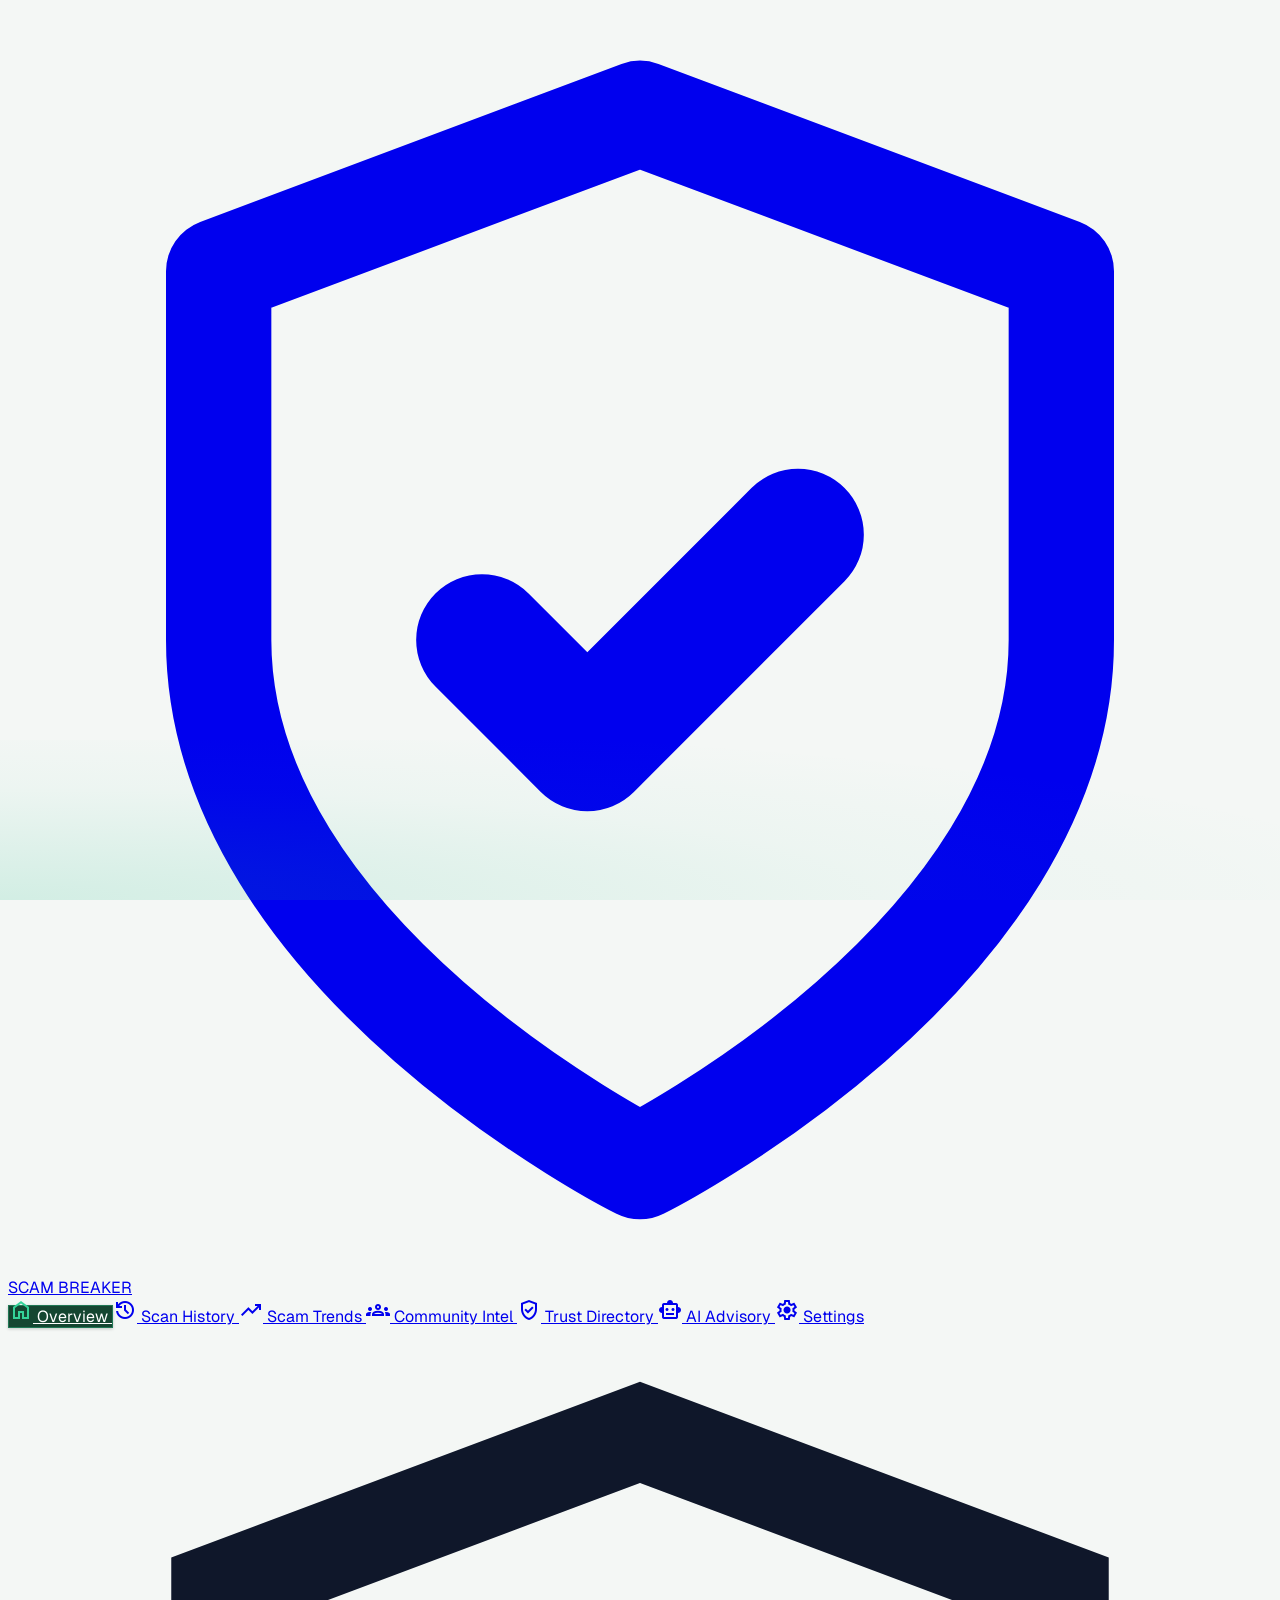
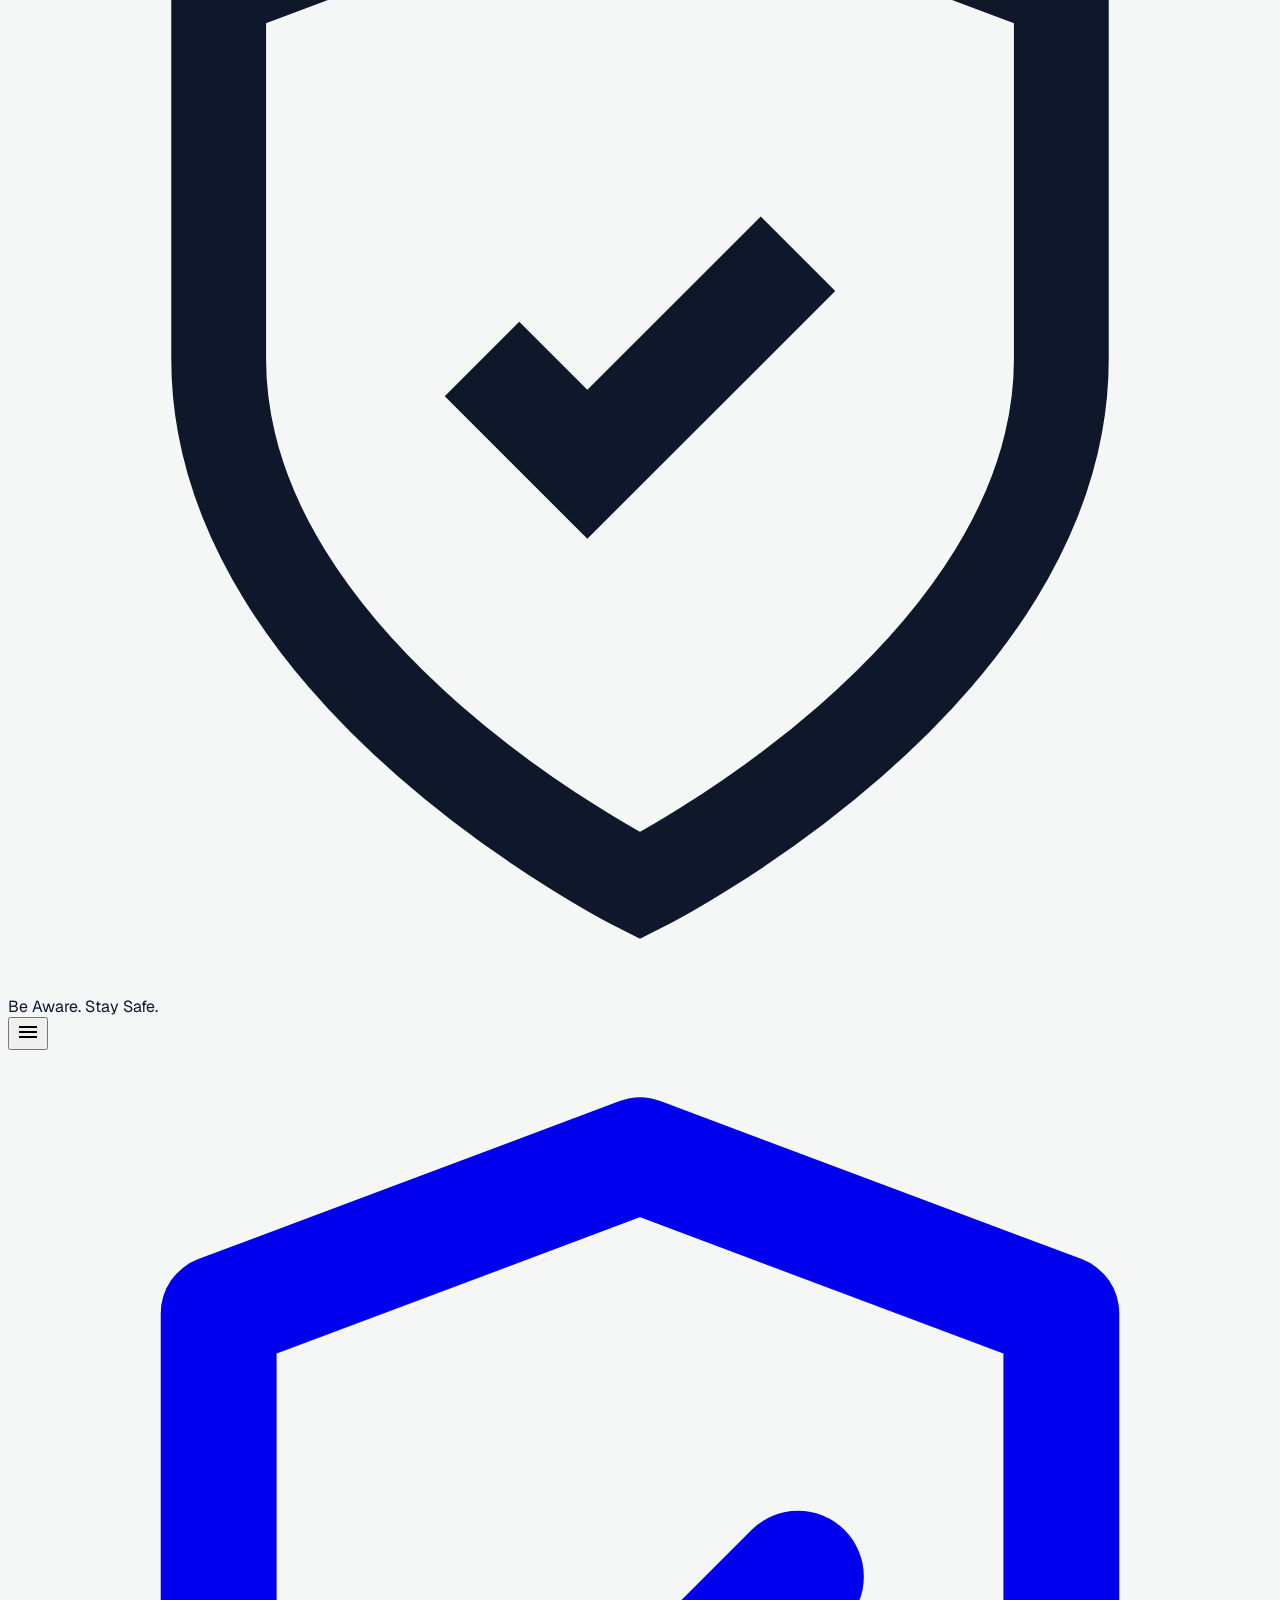
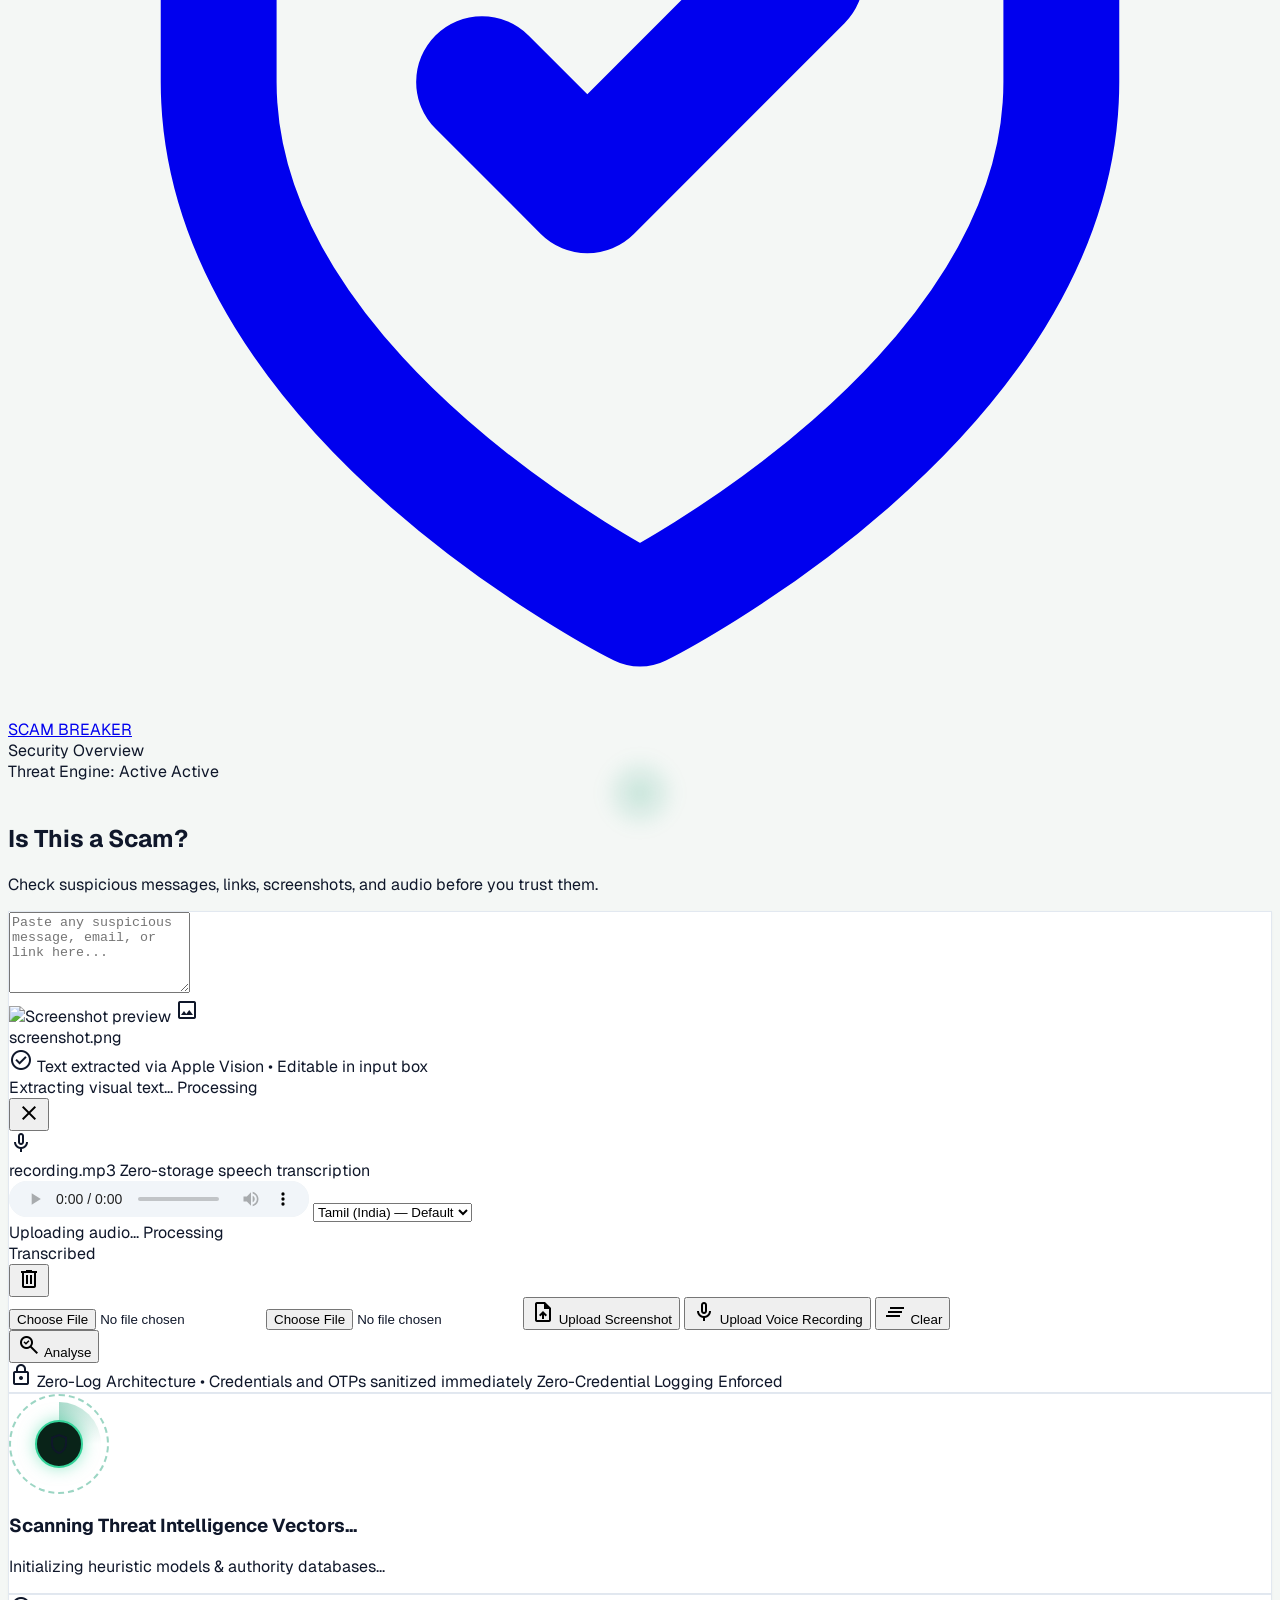
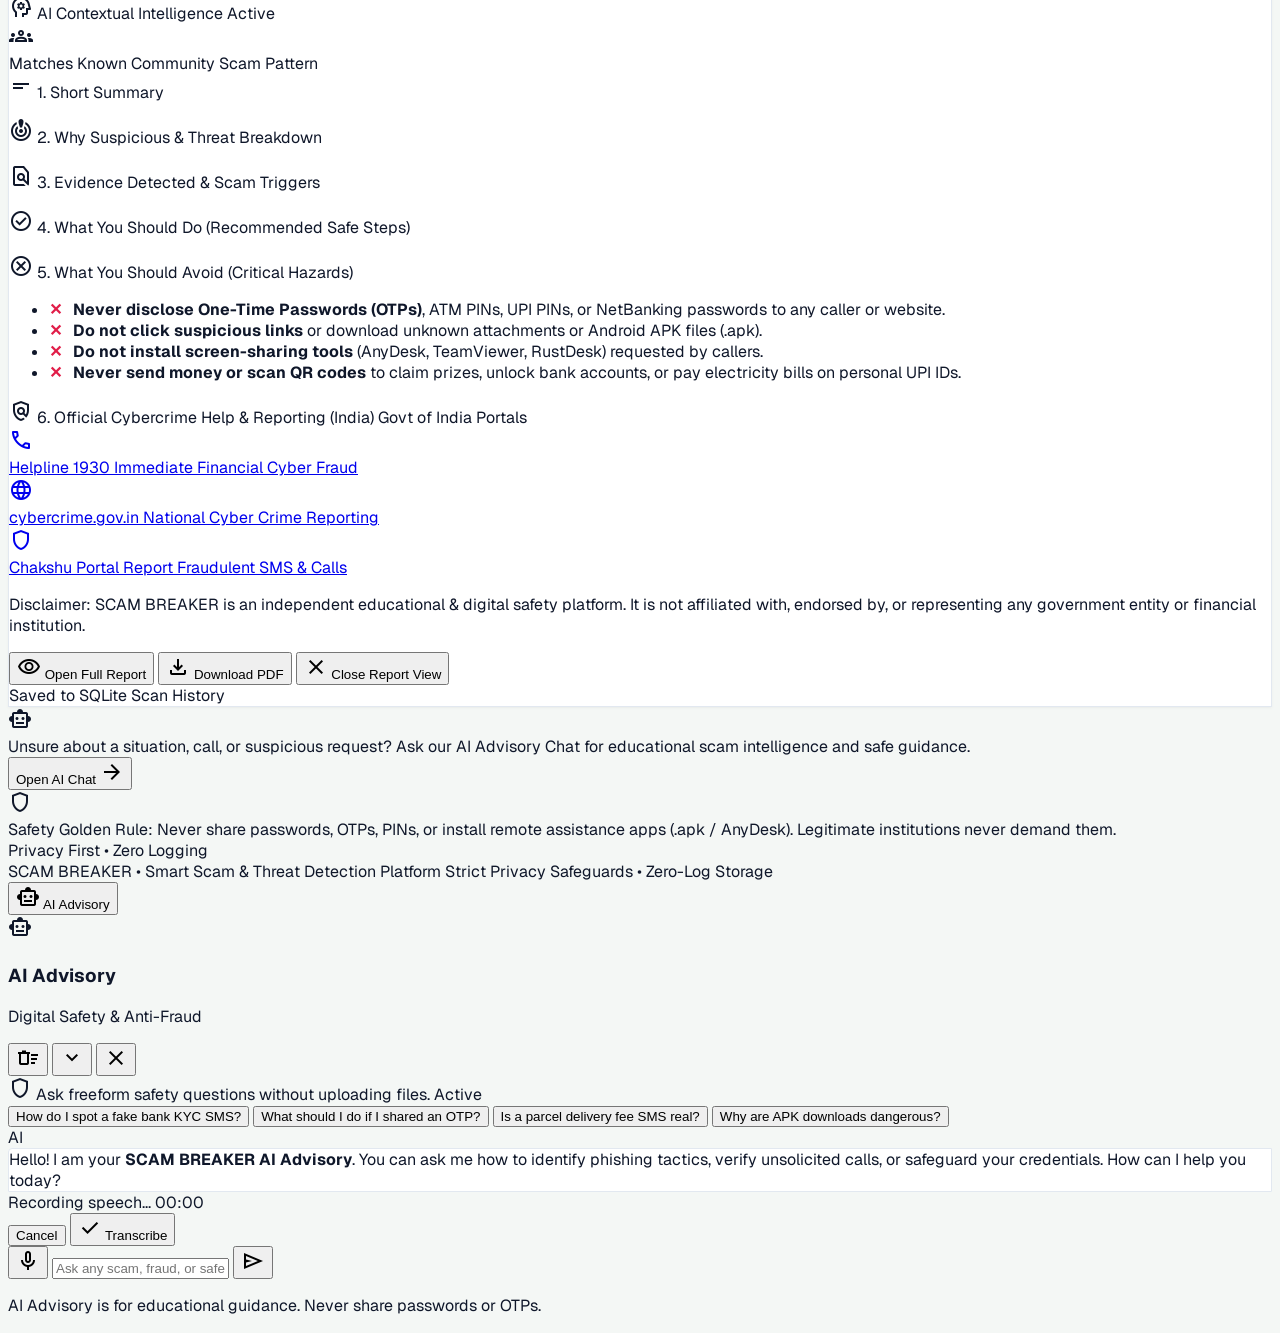
==== commit c713c6a8: "Add files via upload" ====
--- a/frontend/index.html
+++ b/frontend/index.html
@@ -3,7 +3,7 @@
 <head>
   <meta charset="UTF-8" />
   <meta name="viewport" content="width=device-width, initial-scale=1.0" />
-  <title>SCAM KILLER — Smart Scam &amp; Link Detector</title>
+  <title>SCAM BREAKER — Smart Scam &amp; Threat Detector</title>
 
   <!-- Google Fonts: Inter / Geist + Material Symbols Icons -->
   <link rel="preconnect" href="https://fonts.googleapis.com" />
@@ -61,10 +61,10 @@
             <path d="m9 12 2 2 4-4" stroke-width="2.5" />
           </svg>
         </div>
-        <!-- Logo Text: SCAM (white) KILLER (emerald green) -->
+        <!-- Logo Text: SCAM (white) BREAKER (emerald green) -->
         <div class="flex flex-col leading-none">
           <span class="font-extrabold text-lg tracking-wider text-white">SCAM</span>
-          <span class="font-extrabold text-lg tracking-wider text-emerald-400 -mt-0.5">KILLER</span>
+          <span class="font-extrabold text-lg tracking-wider text-emerald-400 -mt-0.5">BREAKER</span>
         </div>
       </a>
 
@@ -100,10 +100,10 @@
           <span>Trust Directory</span>
         </a>
 
-        <!-- 6. AI Chat (Phase 2 Ready) -->
-        <a href="#" data-nav-target="ai-chat" class="flex items-center gap-3 px-3.5 py-2.5 rounded-lg text-emerald-100/70 hover:text-white hover:bg-[#103827] font-medium text-sm transition-all duration-150">
+        <!-- 6. AI Advisory -->
+        <a href="#" id="sidebarAiAdvisoryLink" data-nav-target="ai-chat" class="flex items-center gap-3 px-3.5 py-2.5 rounded-lg text-emerald-100/70 hover:text-white hover:bg-[#103827] font-medium text-sm transition-all duration-150">
           <span class="material-symbols-outlined text-xl">smart_toy</span>
-          <span>AI Advisory Chat</span>
+          <span>AI Advisory</span>
         </a>
 
         <!-- 7. Settings -->
@@ -140,7 +140,7 @@
 
     <!-- TOP NAVIGATION BAR -->
     <header class="h-16 px-4 lg:px-8 border-b border-slate-200 bg-white/95 backdrop-blur-md sticky top-0 z-30 flex items-center justify-between shadow-sm">
-      <!-- Left side: Mobile Toggle + SCAM KILLER Logo -->
+      <!-- Left side: Mobile Toggle + SCAM BREAKER Logo -->
       <div class="flex items-center gap-3">
         <button id="mobileSidebarToggle" class="lg:hidden p-1.5 text-slate-600 hover:text-slate-900 rounded-lg hover:bg-slate-100 transition-colors" title="Toggle Menu">
           <span class="material-symbols-outlined text-2xl">menu</span>
@@ -155,7 +155,7 @@
           </div>
           <div class="flex items-center gap-1 leading-none">
             <span class="font-extrabold text-base tracking-wider text-slate-900">SCAM</span>
-            <span class="font-extrabold text-base tracking-wider text-emerald-600">KILLER</span>
+            <span class="font-extrabold text-base tracking-wider text-emerald-600">BREAKER</span>
           </div>
         </a>
       </div>
@@ -359,7 +359,7 @@
               <span class="material-symbols-outlined text-xs text-emerald-600">lock</span>
               <span>Zero-Log Architecture • Credentials and OTPs sanitized immediately</span>
             </span>
-            <span class="font-mono text-[10px]">Phase 1 Intelligence Platform</span>
+            <span class="font-mono text-[10px] text-slate-400">Zero-Credential Logging Enforced</span>
           </div>
         </section>
 
@@ -377,18 +377,19 @@
           </div>
         </section>
 
-        <!-- 4. COMPACT AI RESULT COMPONENT -->
-        <section id="inlineResultCard" class="hidden cyber-card rounded-2xl p-5 sm:p-6 border border-slate-200 shadow-md space-y-4 bg-white transition-all">
-          <!-- Top Row: Classification Badge + Confidence + DeepSeek AI Label -->
-          <div class="flex flex-col sm:flex-row sm:items-center justify-between gap-3 pb-3 border-b border-slate-100">
-            <div class="flex items-center gap-2.5">
+        <!-- 4. REDESIGNED 7-SECTION AI RESULT COMPONENT -->
+        <section id="inlineResultCard" class="hidden cyber-card rounded-2xl p-5 sm:p-6 border border-slate-200 shadow-md space-y-5 bg-white transition-all">
+          
+          <!-- Section 1: Risk Assessment Banner -->
+          <div id="resultRiskBanner" class="p-4 rounded-xl flex flex-col sm:flex-row sm:items-center justify-between gap-3 border shadow-sm bg-slate-50 border-slate-200">
+            <div class="flex items-center gap-3">
               <div id="inlineResultBadge"></div>
-              <span id="inlineConfidenceBadge" class="text-[11px] font-mono text-slate-600 bg-slate-100 px-2.5 py-0.5 rounded-full border border-slate-200"></span>
+              <span id="inlineConfidenceBadge" class="text-xs font-mono font-semibold px-2.5 py-0.5 rounded-full border border-slate-200 text-slate-700 bg-white"></span>
             </div>
             <div class="flex items-center gap-2">
-              <span class="flex items-center gap-1 text-[11px] font-mono text-emerald-800 bg-emerald-50/80 px-2.5 py-1 rounded-full border border-emerald-200/80">
-                <span class="material-symbols-outlined text-xs text-emerald-600">psychology</span>
-                <span>Google Gemini AI Intelligence</span>
+              <span class="flex items-center gap-1.5 text-xs font-mono text-emerald-800 bg-emerald-50 px-3 py-1 rounded-full border border-emerald-200">
+                <span class="material-symbols-outlined text-sm text-emerald-600">psychology</span>
+                <span>AI Contextual Intelligence Active</span>
               </span>
             </div>
           </div>
@@ -403,21 +404,97 @@
             <span id="inlineCommunityMatchUpvotes" class="px-2 py-0.5 rounded bg-amber-100 text-amber-800 text-[10px] font-mono shrink-0"></span>
           </div>
 
-          <!-- Short AI-Generated Explanation -->
-          <div class="space-y-1">
-            <p id="inlineResultExplanation" class="text-xs sm:text-sm font-medium text-slate-800 leading-relaxed"></p>
-          </div>
-
-          <!-- Main Detected Threat Indicators (Compact Badges) -->
-          <div id="inlineIndicatorsContainer" class="space-y-1.5">
-            <span class="text-[10px] font-mono uppercase tracking-wider text-slate-400 block">Key Detected Threat Indicators</span>
+          <!-- Section 2: Short Summary -->
+          <div class="p-4 rounded-xl bg-slate-50 border border-slate-200 space-y-1.5">
+            <span class="text-[10px] font-mono uppercase tracking-wider text-slate-500 font-bold flex items-center gap-1">
+              <span class="material-symbols-outlined text-xs text-slate-600">short_text</span>
+              <span>1. Short Summary</span>
+            </span>
+            <p id="inlineResultExplanation" class="text-xs sm:text-sm font-semibold text-slate-800 leading-relaxed"></p>
+          </div>
+
+          <!-- Section 3: Why Suspicious -->
+          <div id="inlineWhyItMattersContainer" class="p-4 rounded-xl bg-amber-50/70 border border-amber-200 text-amber-950 space-y-1.5">
+            <span class="text-[10px] font-mono uppercase tracking-wider text-amber-800 font-bold flex items-center gap-1">
+              <span class="material-symbols-outlined text-xs text-amber-600">crisis_alert</span>
+              <span>2. Why Suspicious &amp; Threat Breakdown</span>
+            </span>
+            <p id="inlineWhyItMattersText" class="text-xs text-amber-900 leading-relaxed font-normal"></p>
+          </div>
+
+          <!-- Section 4: Evidence Detected -->
+          <div id="inlineIndicatorsContainer" class="space-y-2">
+            <span class="text-[10px] font-mono uppercase tracking-wider text-slate-500 font-bold flex items-center gap-1">
+              <span class="material-symbols-outlined text-xs text-rose-500">find_in_page</span>
+              <span>3. Evidence Detected &amp; Scam Triggers</span>
+            </span>
             <ul id="inlineIndicatorsList" class="flex flex-wrap gap-2 text-xs"></ul>
           </div>
 
-          <!-- Why This Matters Note -->
-          <div id="inlineWhyItMattersContainer" class="p-3 rounded-xl bg-amber-50/70 border border-amber-200/70 text-xs text-amber-950 flex items-start gap-2.5">
-            <span class="material-symbols-outlined text-base text-amber-600 shrink-0 mt-0.5">info</span>
-            <p id="inlineWhyItMattersText" class="leading-relaxed text-xs"></p>
+          <!-- Section 5: What You Should Do -->
+          <div class="p-4 rounded-xl bg-emerald-50/70 border border-emerald-200 text-emerald-950 space-y-2">
+            <span class="text-[10px] font-mono uppercase tracking-wider text-emerald-800 font-bold flex items-center gap-1">
+              <span class="material-symbols-outlined text-xs text-emerald-600">check_circle</span>
+              <span>4. What You Should Do (Recommended Safe Steps)</span>
+            </span>
+            <ul id="inlineNextStepsList" class="space-y-1.5 text-xs text-emerald-900"></ul>
+          </div>
+
+          <!-- Section 6: What You Should Avoid -->
+          <div class="p-4 rounded-xl bg-rose-50/70 border border-rose-200 text-rose-950 space-y-2">
+            <span class="text-[10px] font-mono uppercase tracking-wider text-rose-800 font-bold flex items-center gap-1">
+              <span class="material-symbols-outlined text-xs text-rose-600">cancel</span>
+              <span>5. What You Should Avoid (Critical Hazards)</span>
+            </span>
+            <ul id="inlineAvoidList" class="space-y-1.5 text-xs text-rose-900">
+              <li class="avoid-cross-item"><b>Never disclose One-Time Passwords (OTPs)</b>, ATM PINs, UPI PINs, or NetBanking passwords to any caller or website.</li>
+              <li class="avoid-cross-item"><b>Do not click suspicious links</b> or download unknown attachments or Android APK files (.apk).</li>
+              <li class="avoid-cross-item"><b>Do not install screen-sharing tools</b> (AnyDesk, TeamViewer, RustDesk) requested by callers.</li>
+              <li class="avoid-cross-item"><b>Never send money or scan QR codes</b> to claim prizes, unlock bank accounts, or pay electricity bills on personal UPI IDs.</li>
+            </ul>
+          </div>
+
+          <!-- Section 7: Official Reporting Options (India Focus) -->
+          <div class="p-4 rounded-xl bg-slate-900 text-white space-y-3 shadow-sm border border-slate-800">
+            <div class="flex items-center justify-between">
+              <span class="text-[10px] font-mono uppercase tracking-wider text-emerald-400 font-bold flex items-center gap-1">
+                <span class="material-symbols-outlined text-xs text-emerald-400">policy</span>
+                <span>6. Official Cybercrime Help &amp; Reporting (India)</span>
+              </span>
+              <span class="text-[9px] font-mono text-slate-400 bg-slate-800 px-2 py-0.5 rounded">Govt of India Portals</span>
+            </div>
+            <div class="grid grid-cols-1 sm:grid-cols-3 gap-2.5 text-xs">
+              <a href="tel:1930" class="p-2.5 rounded-lg bg-slate-800 hover:bg-slate-700 border border-slate-700 flex items-center gap-2.5 transition-colors group">
+                <span class="w-8 h-8 rounded-md bg-rose-600/20 text-rose-400 flex items-center justify-center shrink-0">
+                  <span class="material-symbols-outlined text-base">call</span>
+                </span>
+                <div>
+                  <span class="font-bold text-white block group-hover:text-emerald-300">Helpline 1930</span>
+                  <span class="text-[10px] text-slate-400 block">Immediate Financial Cyber Fraud</span>
+                </div>
+              </a>
+              <a href="https://cybercrime.gov.in" target="_blank" rel="noopener noreferrer" class="p-2.5 rounded-lg bg-slate-800 hover:bg-slate-700 border border-slate-700 flex items-center gap-2.5 transition-colors group">
+                <span class="w-8 h-8 rounded-md bg-emerald-600/20 text-emerald-400 flex items-center justify-center shrink-0">
+                  <span class="material-symbols-outlined text-base">language</span>
+                </span>
+                <div>
+                  <span class="font-bold text-white block group-hover:text-emerald-300">cybercrime.gov.in</span>
+                  <span class="text-[10px] text-slate-400 block">National Cyber Crime Reporting</span>
+                </div>
+              </a>
+              <a href="https://sancharsaathi.gov.in/sfc/" target="_blank" rel="noopener noreferrer" class="p-2.5 rounded-lg bg-slate-800 hover:bg-slate-700 border border-slate-700 flex items-center gap-2.5 transition-colors group">
+                <span class="w-8 h-8 rounded-md bg-sky-600/20 text-sky-400 flex items-center justify-center shrink-0">
+                  <span class="material-symbols-outlined text-base">shield</span>
+                </span>
+                <div>
+                  <span class="font-bold text-white block group-hover:text-emerald-300">Chakshu Portal</span>
+                  <span class="text-[10px] text-slate-400 block">Report Fraudulent SMS &amp; Calls</span>
+                </div>
+              </a>
+            </div>
+            <p class="text-[10px] text-slate-400 font-mono leading-relaxed pt-1 border-t border-slate-800">
+              <span class="text-slate-300 font-semibold">Disclaimer:</span> SCAM BREAKER is an independent educational &amp; digital safety platform. It is not affiliated with, endorsed by, or representing any government entity or financial institution.
+            </p>
           </div>
 
           <!-- Footer Actions: View Full Details, Download PDF Report, Close Report View -->
@@ -594,6 +671,23 @@
             </div>
           </div>
 
+          <!-- Verified Regulatory & Cybersecurity Advisories Section -->
+          <div class="space-y-3 pt-4 border-t border-slate-200">
+            <div class="flex items-center justify-between">
+              <div>
+                <h3 class="text-xs font-semibold uppercase tracking-wider text-slate-900 font-mono flex items-center gap-1.5">
+                  <span class="material-symbols-outlined text-emerald-600 text-sm">verified</span>
+                  <span>Verified Regulatory &amp; Cybersecurity Advisories</span>
+                </h3>
+                <p class="text-[11px] text-slate-500">Official warnings from RBI, CERT-In, I4C, and Sanchar Saathi.</p>
+              </div>
+              <span class="text-[10px] font-mono text-emerald-800 bg-emerald-50 px-2.5 py-0.5 rounded border border-emerald-200">Official Authorities</span>
+            </div>
+            <div class="grid grid-cols-1 md:grid-cols-2 gap-4" id="officialAdvisoriesGrid">
+              <!-- Dynamically populated from SCAM_BREAKER_DATA.officialAdvisories -->
+            </div>
+          </div>
+
           <!-- Structured Community Pattern Clusters -->
           <div class="space-y-3 pt-4 border-t border-slate-200">
             <div class="flex items-center justify-between">
@@ -669,63 +763,66 @@
       </div>
 
       <!-- ============================================================== -->
-      <!-- VIEW 6: AI ADVISORY CHAT (Phase 2 Ready)                       -->
+      <!-- VIEW 6: AI ADVISORY CHAT                                       -->
       <!-- ============================================================== -->
       <div id="view-ai-chat" class="view-section space-y-5" style="display: none;">
-        <div class="cyber-card rounded-2xl p-6 border border-slate-200 bg-white shadow-sm space-y-5">
+        <div class="cyber-card rounded-2xl p-6 sm:p-8 border border-slate-200 bg-white shadow-sm space-y-6">
           <div class="flex flex-col sm:flex-row sm:items-center justify-between gap-4 pb-4 border-b border-slate-200">
             <div>
-              <h2 class="text-lg font-bold text-slate-900 flex items-center gap-2">
-                <span class="material-symbols-outlined text-emerald-600">smart_toy</span>
-                AI Scam Advisory Chat
+              <h2 class="text-xl font-bold text-slate-900 flex items-center gap-2">
+                <span class="material-symbols-outlined text-emerald-600 text-2xl">smart_toy</span>
+                AI Advisory Assistant
               </h2>
-              <p class="text-xs text-slate-500">Ask freeform cybersecurity questions without uploading files.</p>
-            </div>
-            <span class="text-[10px] font-mono text-emerald-800 bg-emerald-50 border border-emerald-200 px-2.5 py-1 rounded-full self-start sm:self-auto">
-              Google Gemini AI Engine
+              <p class="text-xs text-slate-500 mt-1">Real-time educational intelligence and scam prevention guidance.</p>
+            </div>
+            <span class="text-[11px] font-mono text-emerald-800 bg-emerald-50 border border-emerald-200 px-3 py-1 rounded-full self-start sm:self-auto font-semibold">
+              AI Contextual Intelligence Active
             </span>
           </div>
 
-          <!-- Notice Banner -->
-          <div class="p-3.5 rounded-xl bg-emerald-50/70 border border-emerald-200 text-xs text-emerald-950 flex items-center gap-2.5">
-            <span class="material-symbols-outlined text-emerald-700 text-base shrink-0">info</span>
-            <span><b>Active Gemini Advisory:</b> Ask questions about suspicious messages, verify suspicious situations, or get immediate safety steps. Powered by Google Gemini AI.</span>
-          </div>
-
-          <!-- Quick Prompt Chips -->
-          <div class="flex flex-wrap items-center gap-2" id="chatPromptChips">
-            <button class="chat-chip px-3 py-1.5 rounded-lg bg-slate-100 hover:bg-slate-200 text-slate-800 text-xs font-medium border border-slate-200 transition-colors">
-              How do I spot a fake bank KYC message?
-            </button>
-            <button class="chat-chip px-3 py-1.5 rounded-lg bg-slate-100 hover:bg-slate-200 text-slate-800 text-xs font-medium border border-slate-200 transition-colors">
-              What should I do if I shared my OTP?
-            </button>
-            <button class="chat-chip px-3 py-1.5 rounded-lg bg-slate-100 hover:bg-slate-200 text-slate-800 text-xs font-medium border border-slate-200 transition-colors">
-              How can I tell if a parcel delivery SMS is genuine?
-            </button>
-            <button class="chat-chip px-3 py-1.5 rounded-lg bg-slate-100 hover:bg-slate-200 text-slate-800 text-xs font-medium border border-slate-200 transition-colors">
-              Why are APK downloads from WhatsApp dangerous?
-            </button>
-          </div>
-
-          <!-- Chat Stream Box -->
-          <div id="chatMessagesContainer" class="p-4 rounded-xl bg-slate-50 border border-slate-200 h-80 overflow-y-auto space-y-3">
-            <div class="flex items-start gap-2.5">
-              <div class="w-7 h-7 rounded-full bg-[#092318] text-emerald-400 flex items-center justify-center text-xs shrink-0 font-bold">AI</div>
-              <div class="chat-bubble-assistant p-3 rounded-xl max-w-lg text-xs leading-relaxed shadow-sm">
-                Hello! I am the <b>SCAM KILLER Security Assistant</b>. You can ask me how to identify specific phishing tactics, verify unsolicited calls, or safeguard your credentials. How can I assist you today?
-              </div>
-            </div>
-          </div>
-
-          <!-- Chat Input -->
-          <form id="chatForm" class="flex items-center gap-2">
-            <input type="text" id="chatInputText" placeholder="Ask any question about scam messages, suspicious links, or digital safety..." class="flex-1 px-4 py-2.5 text-xs rounded-xl border border-slate-200 focus:outline-none focus:border-emerald-600 bg-white shadow-sm" />
-            <button type="submit" id="chatSendBtn" class="px-5 py-2.5 rounded-xl bg-emerald-600 hover:bg-emerald-700 text-white font-bold text-xs tracking-wide transition-all shadow-sm flex items-center gap-1.5">
-              <span>Send</span>
-              <span class="material-symbols-outlined text-sm">send</span>
-            </button>
-          </form>
+          <!-- Feature Spotlight Banner -->
+          <div class="p-5 rounded-2xl bg-gradient-to-br from-[#092318] via-[#0e3323] to-[#092318] text-white space-y-3 shadow-md border border-emerald-700/50">
+            <div class="flex items-center gap-3">
+              <div class="w-10 h-10 rounded-xl bg-emerald-500/20 border border-emerald-400/40 flex items-center justify-center text-emerald-400">
+                <span class="material-symbols-outlined text-2xl">support_agent</span>
+              </div>
+              <div>
+                <h3 class="font-bold text-sm text-white">Sticky AI Advisory Panel Active</h3>
+                <p class="text-xs text-emerald-200/80">The AI Advisory panel floats across all pages so you can consult it anytime while reviewing scans.</p>
+              </div>
+            </div>
+            <div class="pt-2 flex flex-wrap items-center gap-3">
+              <button type="button" id="openStickyChatFromViewBtn" class="px-5 py-2.5 rounded-xl bg-emerald-500 hover:bg-emerald-400 text-slate-950 font-bold text-xs tracking-wide transition-all shadow-md flex items-center gap-2 active:scale-95">
+                <span class="material-symbols-outlined text-base">chat</span>
+                <span>Open AI Advisory Chat Panel</span>
+              </button>
+            </div>
+          </div>
+
+          <!-- Advisory Capabilities Grid -->
+          <div class="grid grid-cols-1 sm:grid-cols-3 gap-4 text-xs">
+            <div class="p-4 rounded-xl border border-slate-200 bg-slate-50 space-y-2">
+              <div class="w-8 h-8 rounded-lg bg-emerald-100 text-emerald-800 flex items-center justify-center">
+                <span class="material-symbols-outlined text-base">verified</span>
+              </div>
+              <h4 class="font-bold text-slate-900">Spot Phishing &amp; KYC Lures</h4>
+              <p class="text-slate-600 text-[11px] leading-relaxed">Learn how to differentiate legitimate bank alerts from spoofed SMS and fraudulent APK links.</p>
+            </div>
+            <div class="p-4 rounded-xl border border-slate-200 bg-slate-50 space-y-2">
+              <div class="w-8 h-8 rounded-lg bg-amber-100 text-amber-800 flex items-center justify-center">
+                <span class="material-symbols-outlined text-base">mic</span>
+              </div>
+              <h4 class="font-bold text-slate-900">Direct Voice Input</h4>
+              <p class="text-slate-600 text-[11px] leading-relaxed">Tap the microphone in the advisory panel to record speech in Tamil or English and convert it to text.</p>
+            </div>
+            <div class="p-4 rounded-xl border border-slate-200 bg-slate-50 space-y-2">
+              <div class="w-8 h-8 rounded-lg bg-rose-100 text-rose-800 flex items-center justify-center">
+                <span class="material-symbols-outlined text-base">emergency</span>
+              </div>
+              <h4 class="font-bold text-slate-900">Emergency Guidance</h4>
+              <p class="text-slate-600 text-[11px] leading-relaxed">Immediate steps if you compromised a credential, clicked a link, or sent money to a fraudster.</p>
+            </div>
+          </div>
         </div>
       </div>
 
@@ -793,7 +890,7 @@
     <!-- FOOTER -->
     <footer class="mt-auto border-t border-slate-200 bg-white py-4 px-4 sm:px-8 text-center text-xs text-slate-500">
       <div class="max-w-5xl mx-auto flex flex-col sm:flex-row sm:items-center justify-between gap-2">
-        <span>SCAM KILLER v1.0.0 • AI-Powered Scam Intelligence Platform (Phase 1)</span>
+        <span>SCAM BREAKER • Smart Scam &amp; Threat Detection Platform</span>
         <span class="font-mono text-[11px] text-emerald-700">Strict Privacy Safeguards • Zero-Log Storage</span>
       </div>
     </footer>
@@ -813,7 +910,7 @@
           </div>
           <div>
             <h3 class="font-bold text-sm tracking-wide">Threat Intelligence Assessment Report</h3>
-            <p class="text-[11px] text-emerald-300/80 font-mono">SCAM KILLER Evaluation Certificate</p>
+            <p class="text-[11px] text-emerald-300/80 font-mono">SCAM BREAKER Evaluation Certificate</p>
           </div>
         </div>
         <button id="closeFullReportModalBtn" type="button" class="text-slate-400 hover:text-white p-1.5 rounded-lg hover:bg-white/10 transition-colors" title="Close report">
@@ -827,7 +924,7 @@
         <div class="grid grid-cols-2 sm:grid-cols-4 gap-2.5 p-3.5 rounded-xl bg-slate-50 border border-slate-200 font-mono text-[11px]">
           <div>
             <span class="text-slate-400 block text-[9px] uppercase">Assessment ID</span>
-            <span id="modalReportScanId" class="font-bold text-slate-900 block truncate">SK-00000000</span>
+            <span id="modalReportScanId" class="font-bold text-slate-900 block truncate">SB-00000000</span>
           </div>
           <div>
             <span class="text-slate-400 block text-[9px] uppercase">Date &amp; Time</span>
@@ -835,7 +932,7 @@
           </div>
           <div>
             <span class="text-slate-400 block text-[9px] uppercase">Evaluation</span>
-            <span id="modalReportEngineStatus" class="text-emerald-700 block truncate font-bold">Google Gemini AI</span>
+            <span id="modalReportEngineStatus" class="text-emerald-700 block truncate font-bold">AI Safety Analysis</span>
           </div>
           <div>
             <span class="text-slate-400 block text-[9px] uppercase">Zero-Log Policy</span>
@@ -965,6 +1062,120 @@
     </form>
   </dialog>
 
+  <!-- ================================================================ -->
+  <!-- FLOATING ACTION BUTTON: AI ADVISORY                              -->
+  <!-- ================================================================ -->
+  <button id="floatingChatToggleBtn" type="button" class="fixed bottom-6 right-6 z-40 px-4 py-3 rounded-full bg-[#092318] text-white border border-emerald-500/50 shadow-2xl hover:bg-[#0e3323] transition-all flex items-center gap-2.5 group cursor-pointer active:scale-95" title="Open AI Advisory Panel">
+    <div class="relative w-2.5 h-2.5 rounded-full bg-emerald-400">
+      <span class="absolute inset-0 rounded-full bg-emerald-400 animate-ping opacity-75"></span>
+    </div>
+    <span class="material-symbols-outlined text-emerald-400 text-xl group-hover:scale-110 transition-transform">smart_toy</span>
+    <span class="font-bold text-xs tracking-wide">AI Advisory</span>
+  </button>
+
+  <!-- ================================================================ -->
+  <!-- STICKY FLOATING AI ADVISORY PANEL                                -->
+  <!-- ================================================================ -->
+  <aside id="stickyChatPanel" class="fixed bottom-6 right-6 z-50 w-[420px] max-w-[calc(100vw-2rem)] h-[580px] max-h-[85vh] max-sm:inset-x-0 max-sm:bottom-0 max-sm:h-[82vh] max-sm:w-full max-sm:rounded-b-none bg-white rounded-2xl shadow-2xl border border-slate-200 flex flex-col overflow-hidden hidden" aria-label="AI Advisory Panel">
+    <!-- Panel Header -->
+    <div class="p-3.5 sm:p-4 bg-[#092318] text-white flex items-center justify-between border-b border-[#154631] shrink-0 select-none">
+      <div class="flex items-center gap-2.5">
+        <div class="w-8 h-8 rounded-lg bg-emerald-500/20 border border-emerald-400/40 flex items-center justify-center text-emerald-400">
+          <span class="material-symbols-outlined text-lg">smart_toy</span>
+        </div>
+        <div>
+          <h3 class="font-bold text-xs sm:text-sm tracking-wide flex items-center gap-1.5">
+            <span>AI Advisory</span>
+            <span class="w-2 h-2 rounded-full bg-emerald-400 inline-block"></span>
+          </h3>
+          <p class="text-[10px] text-emerald-300/80 font-mono">Digital Safety &amp; Anti-Fraud</p>
+        </div>
+      </div>
+      <div class="flex items-center gap-1">
+        <button id="chatClearBtn" type="button" class="text-slate-300 hover:text-white p-1 rounded-lg hover:bg-white/10 transition-colors" title="Clear chat conversation">
+          <span class="material-symbols-outlined text-base">delete_sweep</span>
+        </button>
+        <button id="chatMinimizeBtn" type="button" class="text-slate-300 hover:text-white p-1 rounded-lg hover:bg-white/10 transition-colors" title="Minimize panel">
+          <span class="material-symbols-outlined text-base" id="chatMinimizeIcon">expand_more</span>
+        </button>
+        <button id="chatCloseBtn" type="button" class="text-slate-300 hover:text-white p-1 rounded-lg hover:bg-white/10 transition-colors" title="Close panel">
+          <span class="material-symbols-outlined text-base">close</span>
+        </button>
+      </div>
+    </div>
+
+    <!-- Panel Body -->
+    <div id="stickyChatBody" class="flex-1 flex flex-col min-h-0 bg-slate-50">
+      
+      <!-- Notice Banner -->
+      <div class="p-2.5 px-3 bg-emerald-50/80 border-b border-emerald-100 text-[11px] text-emerald-950 flex items-center justify-between shrink-0">
+        <span class="flex items-center gap-1.5">
+          <span class="material-symbols-outlined text-emerald-700 text-xs">shield</span>
+          <span>Ask freeform safety questions without uploading files.</span>
+        </span>
+        <span class="font-mono text-[9px] text-emerald-700 font-semibold bg-emerald-100/60 px-1.5 py-0.5 rounded">Active</span>
+      </div>
+
+      <!-- Quick Prompt Chips -->
+      <div class="p-2.5 border-b border-slate-200 bg-white flex flex-wrap gap-1.5 shrink-0" id="chatPromptChips">
+        <button class="chat-chip px-2.5 py-1 rounded-md bg-slate-100 hover:bg-slate-200 text-slate-700 text-[11px] font-medium border border-slate-200 transition-colors">
+          How do I spot a fake bank KYC SMS?
+        </button>
+        <button class="chat-chip px-2.5 py-1 rounded-md bg-slate-100 hover:bg-slate-200 text-slate-700 text-[11px] font-medium border border-slate-200 transition-colors">
+          What should I do if I shared an OTP?
+        </button>
+        <button class="chat-chip px-2.5 py-1 rounded-md bg-slate-100 hover:bg-slate-200 text-slate-700 text-[11px] font-medium border border-slate-200 transition-colors">
+          Is a parcel delivery fee SMS real?
+        </button>
+        <button class="chat-chip px-2.5 py-1 rounded-md bg-slate-100 hover:bg-slate-200 text-slate-700 text-[11px] font-medium border border-slate-200 transition-colors">
+          Why are APK downloads dangerous?
+        </button>
+      </div>
+
+      <!-- Chat Messages Container -->
+      <div id="chatMessagesContainer" class="flex-1 p-3.5 overflow-y-auto space-y-3 text-xs">
+        <div class="flex items-start gap-2">
+          <div class="w-6 h-6 rounded-full bg-[#092318] text-emerald-400 flex items-center justify-center text-[10px] shrink-0 font-bold">AI</div>
+          <div class="chat-bubble-assistant p-2.5 rounded-xl max-w-[85%] text-xs leading-relaxed shadow-sm">
+            Hello! I am your <b>SCAM BREAKER AI Advisory</b>. You can ask me how to identify phishing tactics, verify unsolicited calls, or safeguard your credentials. How can I help you today?
+          </div>
+        </div>
+      </div>
+
+      <!-- Voice Recording Indicator Bar -->
+      <div id="chatVoiceRecordingBar" class="hidden p-2.5 bg-rose-50 border-t border-rose-200 flex items-center justify-between gap-2 shrink-0">
+        <div class="flex items-center gap-2">
+          <span class="w-2.5 h-2.5 rounded-full bg-rose-600 animate-ping"></span>
+          <span class="text-xs font-bold text-rose-900">Recording speech...</span>
+          <span id="chatVoiceTimer" class="font-mono text-xs font-semibold text-rose-700">00:00</span>
+        </div>
+        <div class="flex items-center gap-1.5">
+          <button type="button" id="chatVoiceCancelBtn" class="px-2 py-1 rounded bg-white hover:bg-rose-100 text-rose-700 border border-rose-200 text-[11px] font-medium transition-colors">
+            Cancel
+          </button>
+          <button type="button" id="chatVoiceStopBtn" class="px-2.5 py-1 rounded bg-rose-600 hover:bg-rose-700 text-white text-[11px] font-bold transition-colors flex items-center gap-1">
+            <span class="material-symbols-outlined text-xs">done</span>
+            <span>Transcribe</span>
+          </button>
+        </div>
+      </div>
+
+      <!-- Chat Input Form -->
+      <form id="chatForm" class="p-2.5 bg-white border-t border-slate-200 shrink-0 space-y-1.5">
+        <div class="flex items-center gap-1.5">
+          <button type="button" id="chatVoiceRecordBtn" class="p-2 text-slate-500 hover:text-rose-600 hover:bg-rose-50 rounded-xl transition-colors shrink-0" title="Voice Input (Microphone)">
+            <span class="material-symbols-outlined text-lg">mic</span>
+          </button>
+          <input type="text" id="chatInputText" placeholder="Ask any scam, fraud, or safety question..." class="flex-1 px-3 py-2 text-xs rounded-xl border border-slate-200 focus:outline-none focus:border-emerald-600 bg-slate-50" />
+          <button type="submit" id="chatSendBtn" class="p-2 bg-emerald-600 hover:bg-emerald-700 text-white rounded-xl transition-all shrink-0 flex items-center justify-center shadow-sm active:scale-95" title="Send message">
+            <span class="material-symbols-outlined text-base">send</span>
+          </button>
+        </div>
+        <p class="text-[10px] text-slate-400 font-mono text-center">AI Advisory is for educational guidance. Never share passwords or OTPs.</p>
+      </form>
+    </div>
+  </aside>
+
   <!-- Floating Toast Notifications -->
   <div id="toastContainer" class="fixed bottom-5 right-5 z-50 flex flex-col gap-2 max-w-sm pointer-events-none"></div>
 
--- a/frontend/css/styles.css
+++ b/frontend/css/styles.css
@@ -1,4 +1,4 @@
-/* SCAM KILLER — Dark Forest Green + White SaaS Theme */
+/* SCAM BREAKER — Dark Forest Green + White SaaS Theme */
 
 :root {
   /* Color Palette: Dark Forest Green + Dark Charcoal */
@@ -251,3 +251,56 @@
   border: 1px solid #e2e8f0;
   border-top-left-radius: 0.25rem;
 }
+
+/* Sticky AI Advisory Floating Panel */
+#stickyChatPanel {
+  transition: transform 0.25s cubic-bezier(0.16, 1, 0.3, 1), opacity 0.2s ease, height 0.25s ease;
+  will-change: transform, opacity;
+}
+
+#stickyChatPanel.panel-minimized {
+  height: 58px !important;
+  max-height: 58px !important;
+}
+
+#stickyChatPanel.panel-minimized #stickyChatBody {
+  display: none !important;
+}
+
+/* Chat Voice Recording Glow */
+@keyframes micPulse {
+  0% { transform: scale(1); box-shadow: 0 0 0 0 rgba(225, 29, 72, 0.4); }
+  70% { transform: scale(1.05); box-shadow: 0 0 0 10px rgba(225, 29, 72, 0); }
+  100% { transform: scale(1); box-shadow: 0 0 0 0 rgba(225, 29, 72, 0); }
+}
+
+.mic-recording-active {
+  animation: micPulse 1.6s infinite;
+}
+
+/* Action Checklist Item */
+.action-check-item {
+  position: relative;
+  padding-left: 1.5rem;
+}
+.action-check-item::before {
+  content: "✓";
+  position: absolute;
+  left: 0;
+  top: 0;
+  color: #059669;
+  font-weight: 700;
+}
+
+.avoid-cross-item {
+  position: relative;
+  padding-left: 1.5rem;
+}
+.avoid-cross-item::before {
+  content: "✕";
+  position: absolute;
+  left: 0;
+  top: 0;
+  color: #e11d48;
+  font-weight: 700;
+}
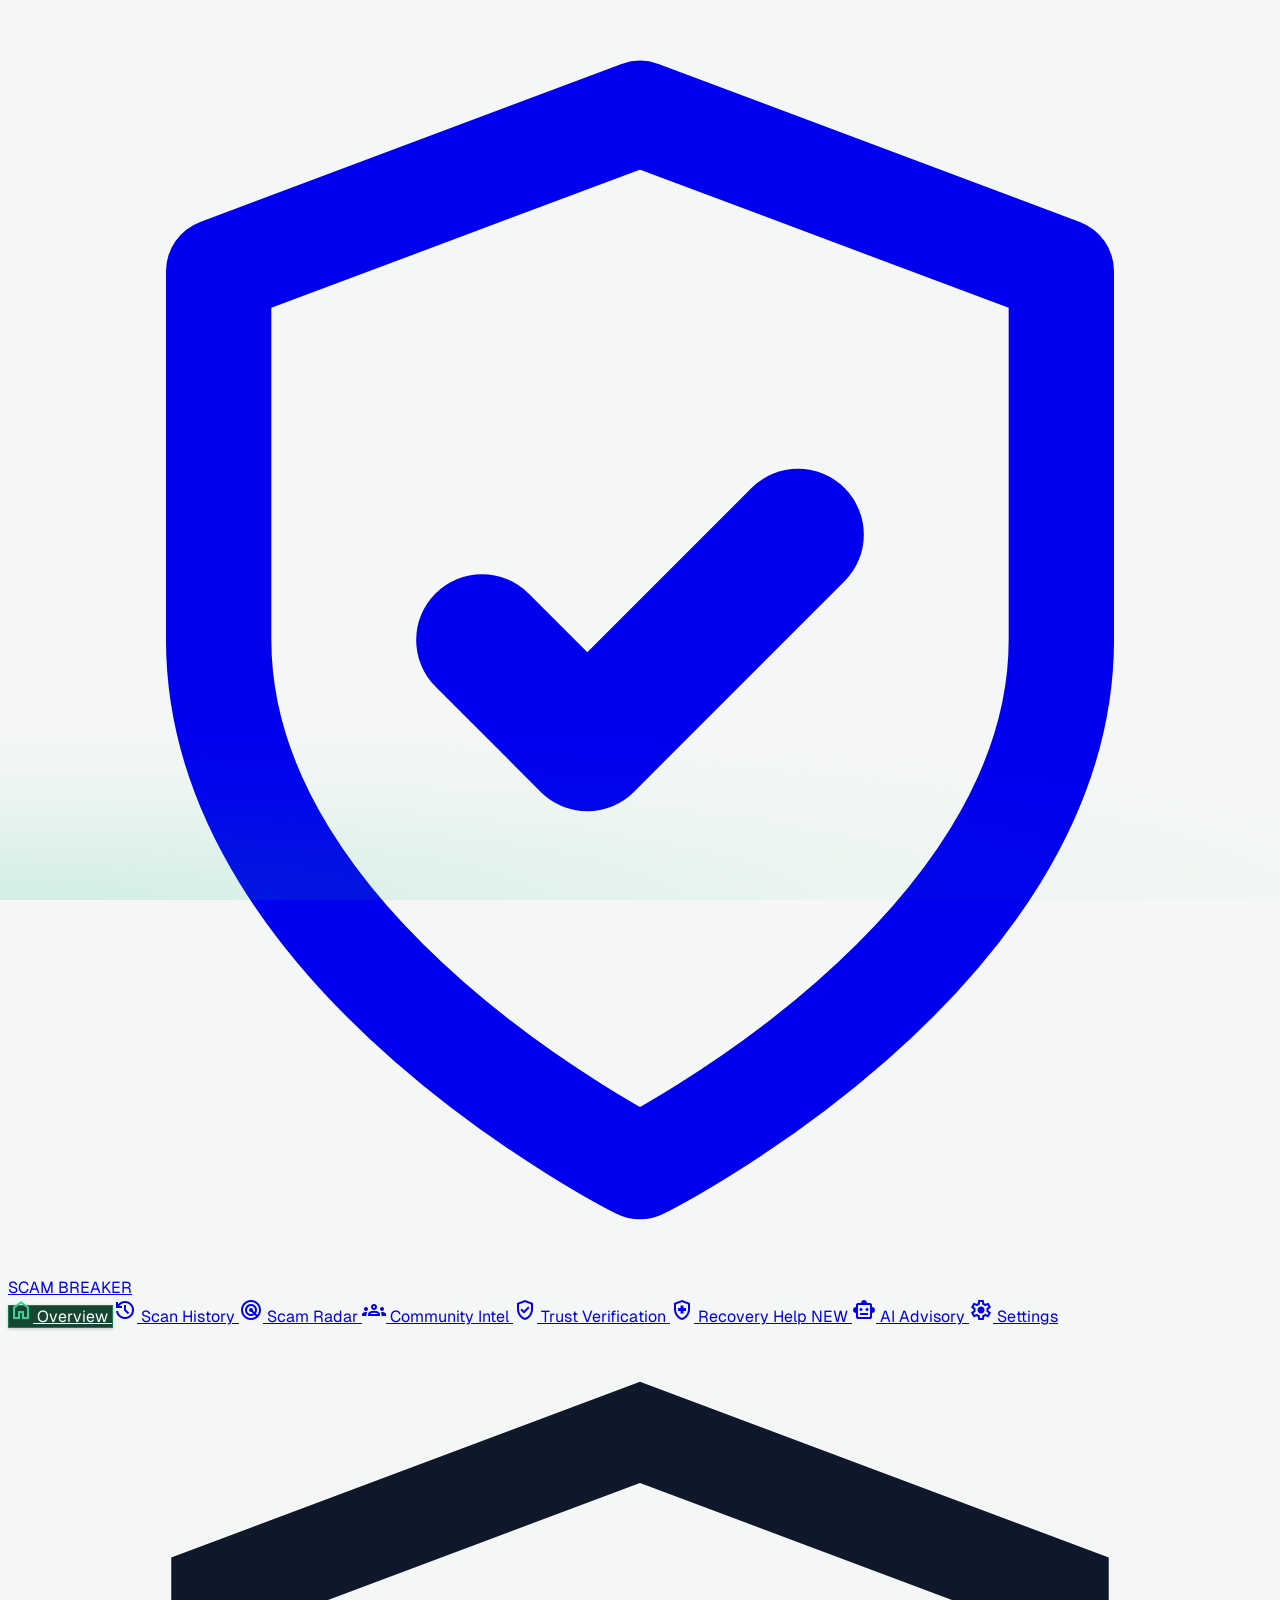
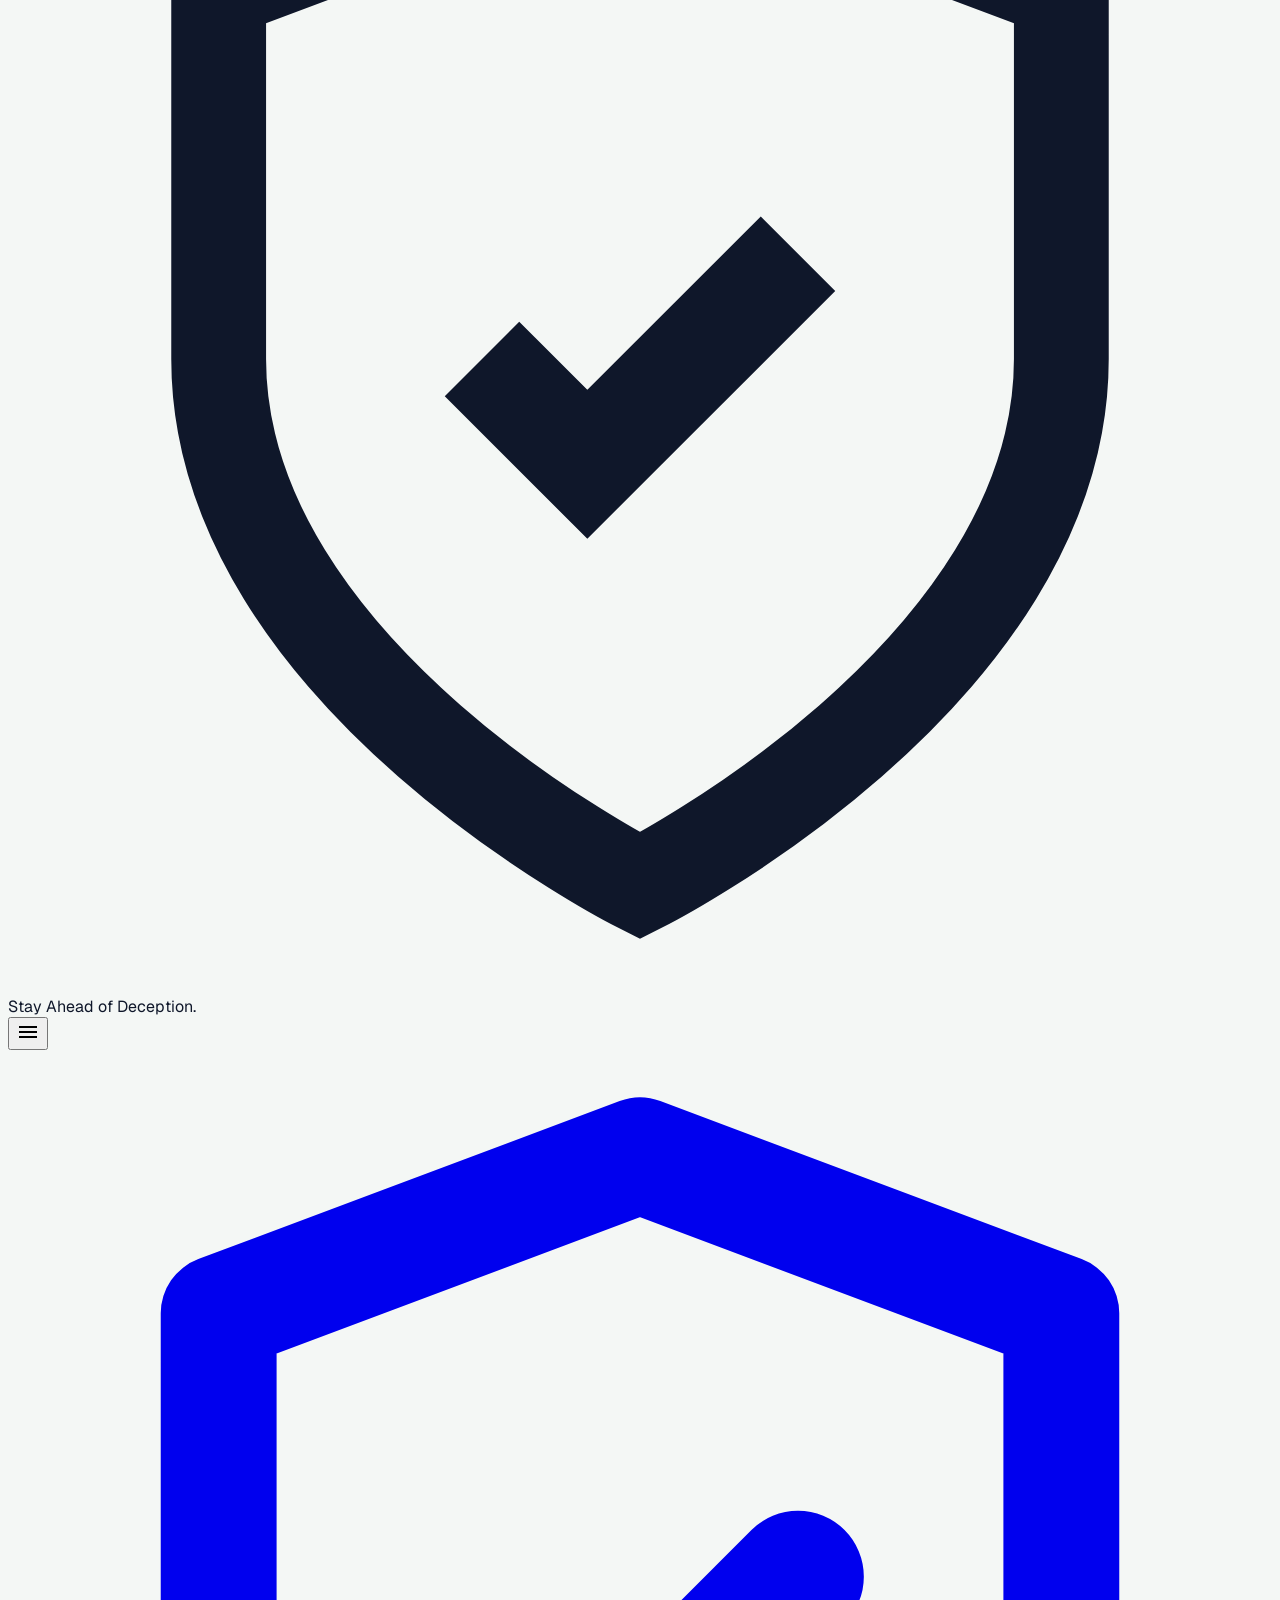
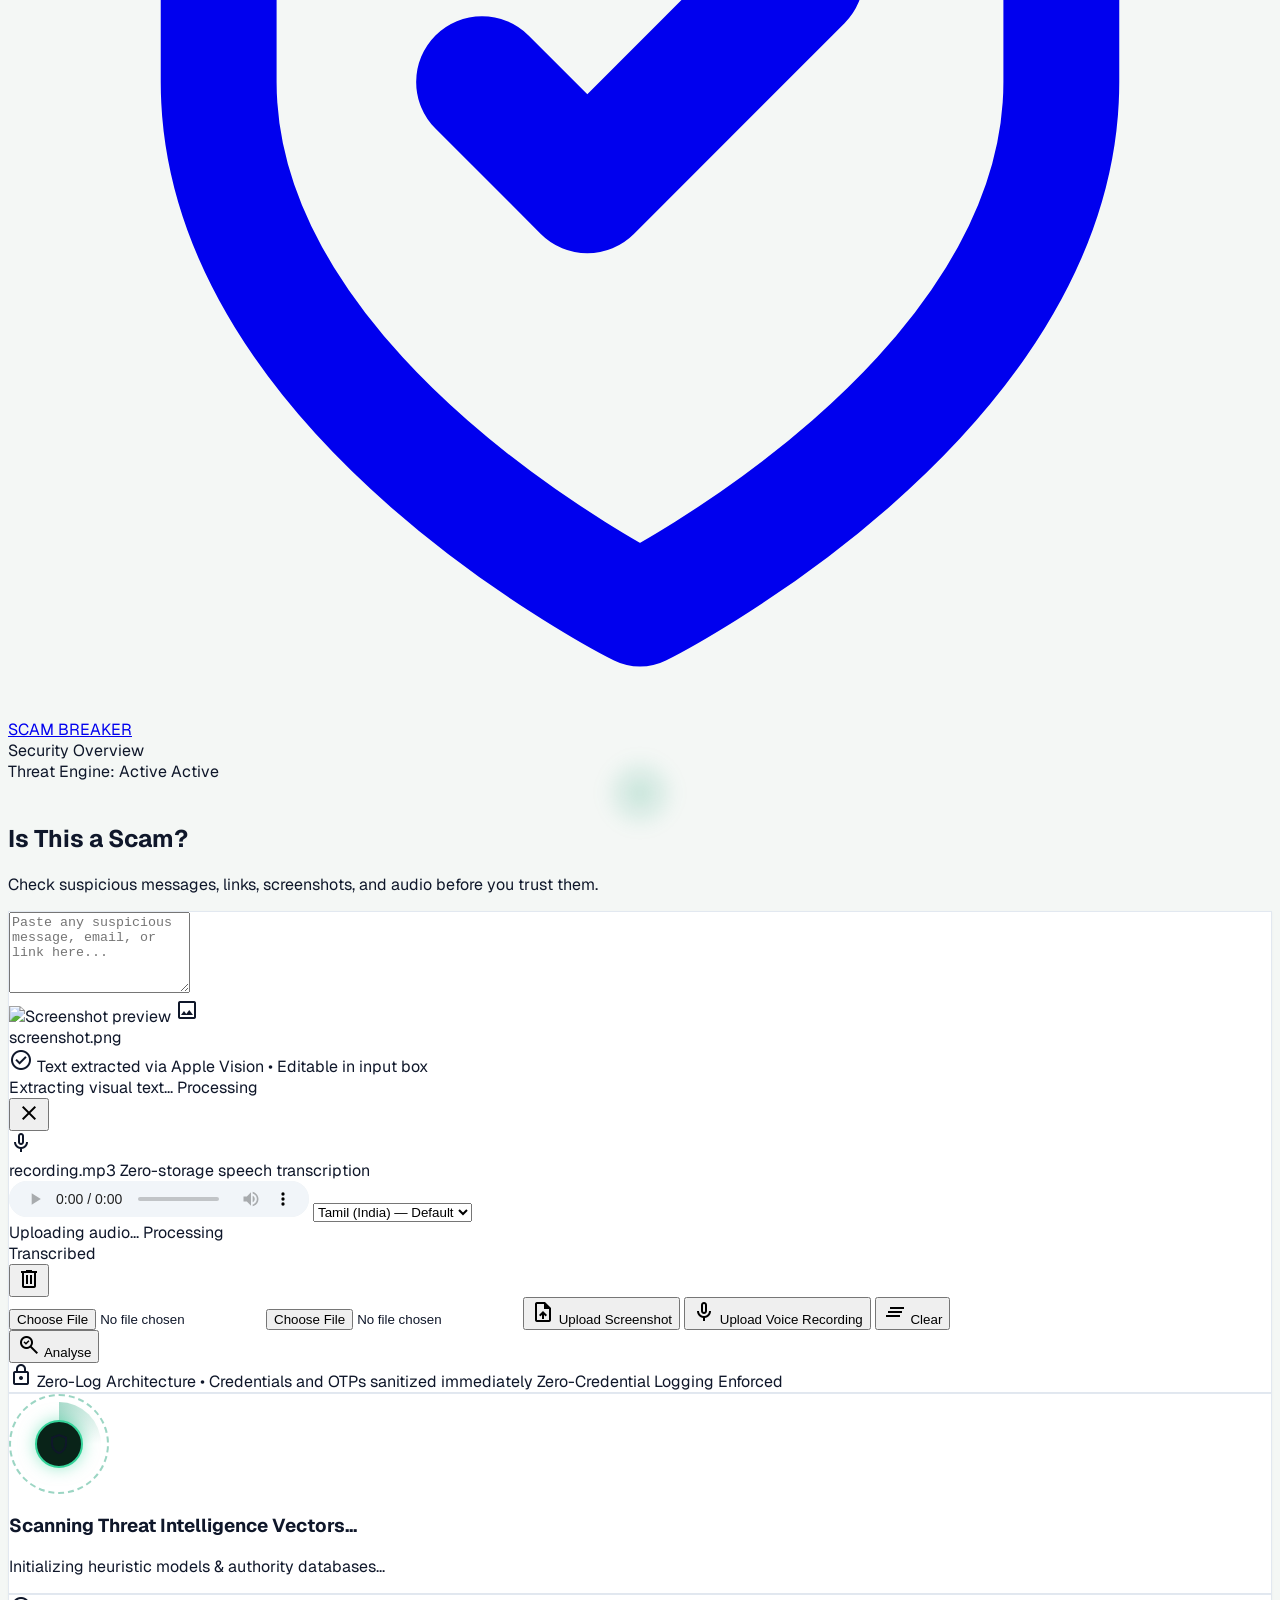
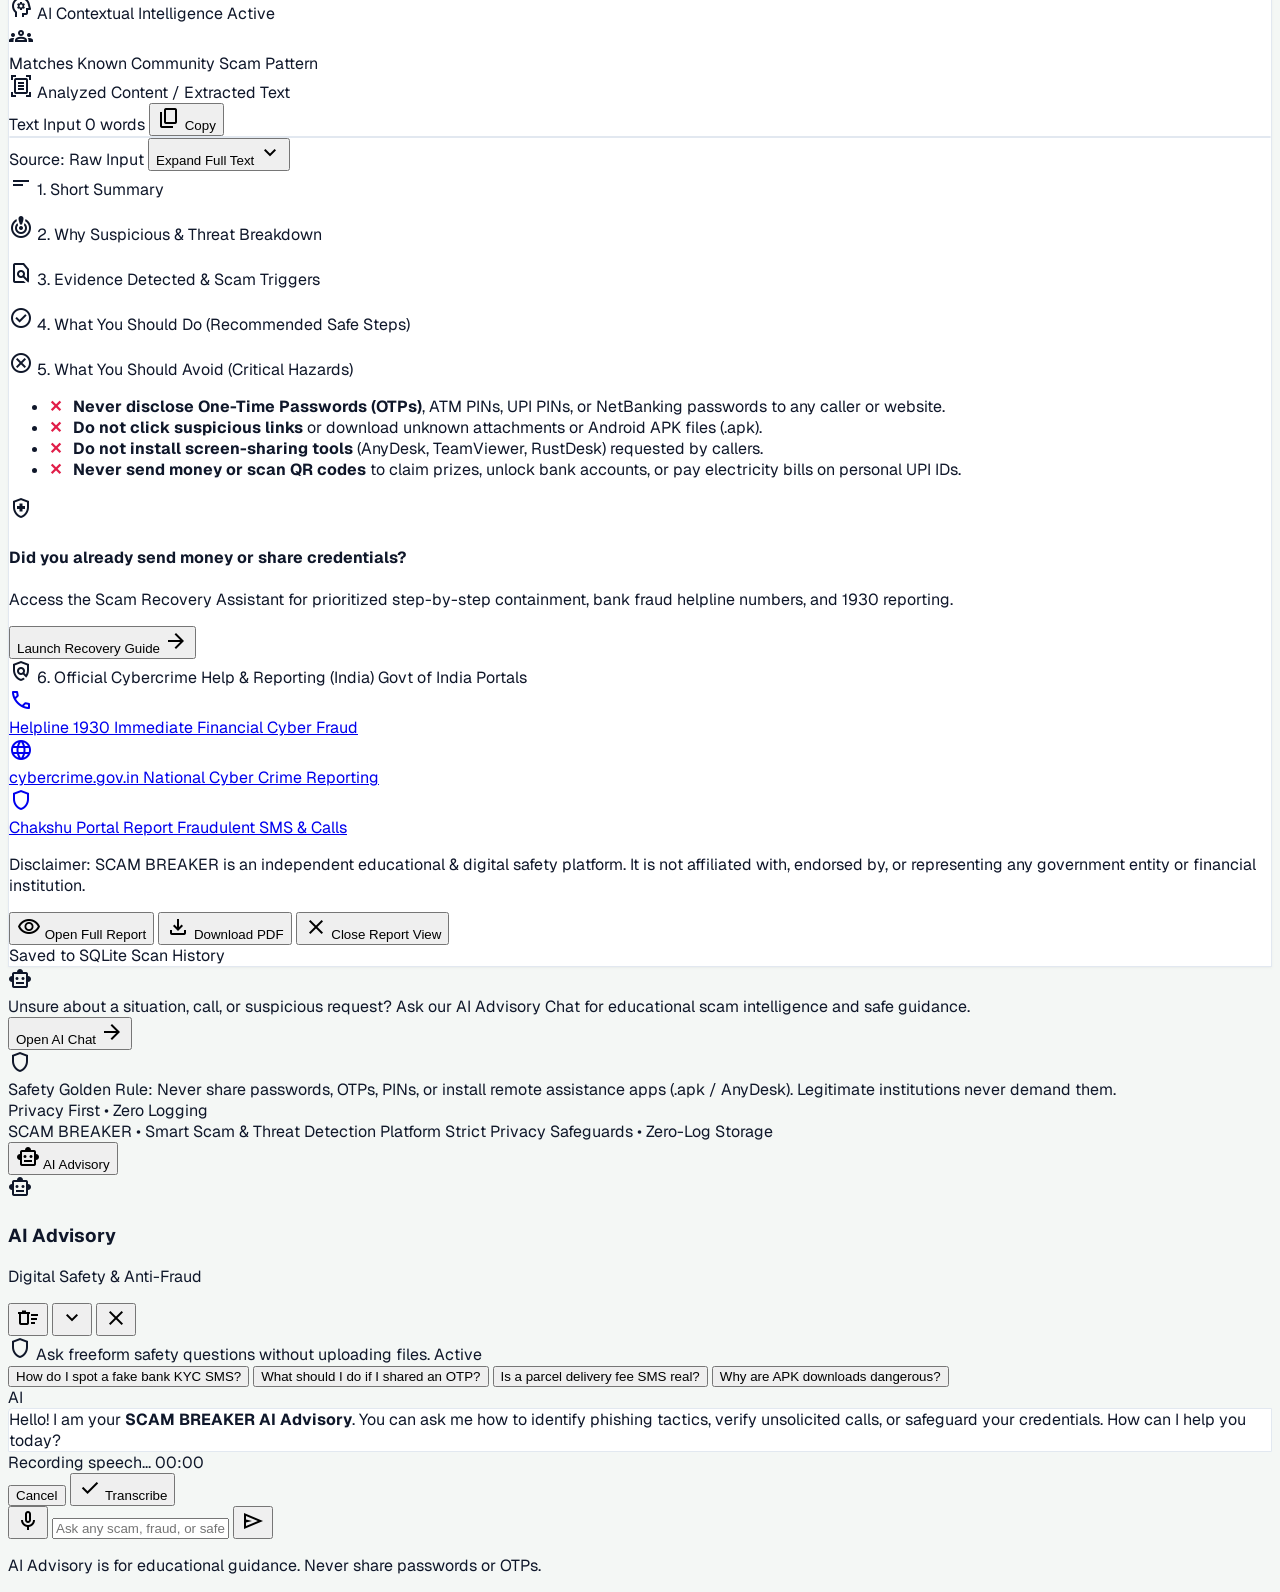
==== commit 2a289186: "Add files via upload" ====
--- a/frontend/index.html
+++ b/frontend/index.html
@@ -82,10 +82,10 @@
           <span>Scan History</span>
         </a>
 
-        <!-- 3. Scam Trends -->
+        <!-- 3. Scam Radar & Intelligence -->
         <a href="#" data-nav-target="scam-trends" class="flex items-center gap-3 px-3.5 py-2.5 rounded-lg text-emerald-100/70 hover:text-white hover:bg-[#103827] font-medium text-sm transition-all duration-150">
-          <span class="material-symbols-outlined text-xl">trending_up</span>
-          <span>Scam Trends</span>
+          <span class="material-symbols-outlined text-xl">radar</span>
+          <span>Scam Radar</span>
         </a>
 
         <!-- 4. Community Intelligence -->
@@ -94,19 +94,26 @@
           <span>Community Intel</span>
         </a>
 
-        <!-- 5. Verification Assistant -->
+        <!-- 5. Trust Verification -->
         <a href="#" data-nav-target="verification-assistant" class="flex items-center gap-3 px-3.5 py-2.5 rounded-lg text-emerald-100/70 hover:text-white hover:bg-[#103827] font-medium text-sm transition-all duration-150">
           <span class="material-symbols-outlined text-xl">verified_user</span>
-          <span>Trust Directory</span>
+          <span>Trust Verification</span>
         </a>
 
-        <!-- 6. AI Advisory -->
+        <!-- 6. Scam Recovery Assistant (NEW) -->
+        <a href="#" data-nav-target="recovery-assistant" class="flex items-center gap-3 px-3.5 py-2.5 rounded-lg text-emerald-100/70 hover:text-white hover:bg-[#103827] font-medium text-sm transition-all duration-150">
+          <span class="material-symbols-outlined text-xl text-rose-400">health_and_safety</span>
+          <span class="flex-1">Recovery Help</span>
+          <span class="px-1.5 py-0.5 rounded text-[9px] font-mono font-bold bg-rose-500/20 text-rose-300 border border-rose-500/30">NEW</span>
+        </a>
+
+        <!-- 7. AI Advisory -->
         <a href="#" id="sidebarAiAdvisoryLink" data-nav-target="ai-chat" class="flex items-center gap-3 px-3.5 py-2.5 rounded-lg text-emerald-100/70 hover:text-white hover:bg-[#103827] font-medium text-sm transition-all duration-150">
           <span class="material-symbols-outlined text-xl">smart_toy</span>
           <span>AI Advisory</span>
         </a>
 
-        <!-- 7. Settings -->
+        <!-- 8. Settings -->
         <a href="#" data-nav-target="settings" class="flex items-center gap-3 px-3.5 py-2.5 rounded-lg text-emerald-100/70 hover:text-white hover:bg-[#103827] font-medium text-sm transition-all duration-150">
           <span class="material-symbols-outlined text-xl">settings</span>
           <span>Settings</span>
@@ -114,7 +121,7 @@
       </nav>
     </div>
 
-    <!-- Bottom Left Sidebar: Watermark Shield & "Be Aware. Stay Safe." -->
+    <!-- Bottom Left Sidebar: Watermark Shield & "Stay Ahead of Deception." -->
     <div class="relative p-5 overflow-hidden">
       <div class="sidebar-aurora"></div>
       <div class="relative z-10 flex items-center gap-3.5">
@@ -125,8 +132,8 @@
           </svg>
         </div>
         <div class="leading-tight">
-          <span class="block text-xs font-semibold text-emerald-300">Be Aware.</span>
-          <span class="block text-xs font-semibold text-emerald-300">Stay Safe.</span>
+          <span class="block text-xs font-semibold text-emerald-300">Stay Ahead</span>
+          <span class="block text-xs font-semibold text-emerald-300">of Deception.</span>
         </div>
       </div>
     </div>
@@ -402,6 +409,30 @@
               <span class="text-[11px] text-amber-700" id="inlineCommunityMatchDesc"></span>
             </div>
             <span id="inlineCommunityMatchUpvotes" class="px-2 py-0.5 rounded bg-amber-100 text-amber-800 text-[10px] font-mono shrink-0"></span>
+          <!-- Extracted Content & OCR Text Viewer (NEW) -->
+          <div id="inlineExtractedContentContainer" class="p-4 rounded-xl bg-slate-50 border border-slate-200 space-y-2">
+            <div class="flex flex-col sm:flex-row sm:items-center justify-between gap-2">
+              <span class="text-[10px] font-mono uppercase tracking-wider text-slate-700 font-bold flex items-center gap-1.5">
+                <span class="material-symbols-outlined text-xs text-emerald-600">document_scanner</span>
+                <span>Analyzed Content / Extracted Text</span>
+              </span>
+              <div class="flex items-center gap-1.5 flex-wrap">
+                <span id="inlineOcrEngineBadge" class="px-2 py-0.5 rounded text-[10px] font-mono bg-white text-slate-700 border border-slate-200">Text Input</span>
+                <span id="inlineOcrMetricsBadge" class="px-2 py-0.5 rounded text-[10px] font-mono bg-white text-slate-700 border border-slate-200">0 words</span>
+                <button type="button" id="inlineCopyExtractedBtn" class="px-2 py-0.5 rounded text-[10px] font-medium bg-white hover:bg-slate-100 text-slate-700 border border-slate-200 flex items-center gap-1 transition-colors" title="Copy analyzed content">
+                  <span class="material-symbols-outlined text-xs">content_copy</span>
+                  <span id="inlineCopyExtractedText">Copy</span>
+                </button>
+              </div>
+            </div>
+            <div id="inlineExtractedContentBox" class="extracted-content-box p-3"></div>
+            <div class="flex items-center justify-between pt-0.5 text-[11px] text-slate-500">
+              <span id="inlineContentTypeBadge" class="font-mono text-[10px] text-slate-500">Source: Raw Input</span>
+              <button type="button" id="inlineToggleExpandContentBtn" class="text-emerald-700 hover:text-emerald-800 text-[11px] font-semibold flex items-center gap-0.5">
+                <span id="inlineToggleExpandText">Expand Full Text</span>
+                <span class="material-symbols-outlined text-xs" id="inlineToggleExpandIcon">expand_more</span>
+              </button>
+            </div>
           </div>
 
           <!-- Section 2: Short Summary -->
@@ -454,8 +485,25 @@
             </ul>
           </div>
 
-          <!-- Section 7: Official Reporting Options (India Focus) -->
-          <div class="p-4 rounded-xl bg-slate-900 text-white space-y-3 shadow-sm border border-slate-800">
+          <!-- Scam Recovery Incident Callout (NEW) -->
+          <div id="inlineRecoveryCallout" class="p-4 rounded-xl bg-gradient-to-r from-rose-50 via-amber-50 to-emerald-50 border border-rose-200 flex flex-col sm:flex-row sm:items-center justify-between gap-3 shadow-sm">
+            <div class="flex items-start sm:items-center gap-3">
+              <div class="w-9 h-9 rounded-lg bg-rose-600 text-white flex items-center justify-center shrink-0 shadow-sm">
+                <span class="material-symbols-outlined text-xl">health_and_safety</span>
+              </div>
+              <div>
+                <h4 class="font-bold text-xs sm:text-sm text-slate-900">Did you already send money or share credentials?</h4>
+                <p class="text-[11px] text-slate-600">Access the Scam Recovery Assistant for prioritized step-by-step containment, bank fraud helpline numbers, and 1930 reporting.</p>
+              </div>
+            </div>
+            <button type="button" id="inlineLaunchRecoveryBtn" class="px-4 py-2 rounded-lg bg-rose-600 hover:bg-rose-700 text-white text-xs font-bold shrink-0 transition-all shadow-sm flex items-center gap-1.5 self-start sm:self-auto active:scale-95">
+              <span>Launch Recovery Guide</span>
+              <span class="material-symbols-outlined text-sm">arrow_forward</span>
+            </button>
+          </div>
+
+          <!-- Section 7: Contextual Cybercrime Help & Reporting (India Focus) -->
+          <div id="inlineOfficialHelpSection" class="p-4 rounded-xl bg-slate-900 text-white space-y-3 shadow-sm border border-slate-800">
             <div class="flex items-center justify-between">
               <span class="text-[10px] font-mono uppercase tracking-wider text-emerald-400 font-bold flex items-center gap-1">
                 <span class="material-symbols-outlined text-xs text-emerald-400">policy</span>
@@ -635,67 +683,216 @@
       </div>
 
       <!-- ============================================================== -->
-      <!-- VIEW 3: SCAM TRENDS & EARLY WARNING RADAR                      -->
+      <!-- VIEW 3: SCAM RADAR & WORLD THREAT INTELLIGENCE                 -->
       <!-- ============================================================== -->
       <div id="view-scam-trends" class="view-section space-y-5" style="display: none;">
-        <div class="cyber-card rounded-2xl p-6 border border-slate-200 bg-white shadow-sm space-y-5">
+        <div class="cyber-card rounded-2xl p-6 border border-slate-200 bg-white shadow-sm space-y-6">
           <div class="flex flex-col sm:flex-row sm:items-center justify-between gap-4 pb-4 border-b border-slate-200">
             <div>
               <h2 class="text-lg font-bold text-slate-900 flex items-center gap-2">
-                <span class="material-symbols-outlined text-rose-600">trending_up</span>
-                Scam Pattern Early Warning Radar &amp; Trends
+                <span class="material-symbols-outlined text-rose-600">radar</span>
+                Scam Radar &amp; Global Threat Intelligence
               </h2>
-              <p class="text-xs text-slate-500">Verified regional fraud campaigns and velocity telemetry.</p>
-            </div>
-            <span class="text-[10px] font-mono text-emerald-800 bg-emerald-50 border border-emerald-200 px-2.5 py-1 rounded-full self-start sm:self-auto">
-              Authentic SQLite Telemetry
-            </span>
-          </div>
-
-          <!-- Radar Notice -->
-          <div class="p-3 rounded-xl bg-slate-50 border border-slate-200 text-xs text-slate-600 flex items-center gap-2.5">
-            <span class="material-symbols-outlined text-slate-500 text-base shrink-0">info</span>
-            <span>Telemetry Notice: Statistical surge modeling requires minimum 50 confirmed incidents. Displaying verified incident counts without fabricated percentages.</span>
-          </div>
-
-          <!-- Radar Cards Grid -->
-          <div id="radarCardsGridTrends" class="grid grid-cols-1 sm:grid-cols-2 lg:grid-cols-4 gap-3 pt-1">
-            <!-- Dynamically populated from /api/radar/trends -->
-          </div>
-
-          <!-- Popular Scam Categories Breakdown -->
-          <div class="space-y-3 pt-3">
-            <h3 class="text-xs font-semibold uppercase tracking-wider text-slate-700 font-mono">Popular Threat Categories in SQLite Database</h3>
-            <div class="grid grid-cols-1 sm:grid-cols-2 gap-3" id="popularCategoriesGrid">
-              <!-- Dynamically populated -->
-            </div>
-          </div>
-
-          <!-- Verified Regulatory & Cybersecurity Advisories Section -->
-          <div class="space-y-3 pt-4 border-t border-slate-200">
-            <div class="flex items-center justify-between">
-              <div>
-                <h3 class="text-xs font-semibold uppercase tracking-wider text-slate-900 font-mono flex items-center gap-1.5">
-                  <span class="material-symbols-outlined text-emerald-600 text-sm">verified</span>
-                  <span>Verified Regulatory &amp; Cybersecurity Advisories</span>
-                </h3>
-                <p class="text-[11px] text-slate-500">Official warnings from RBI, CERT-In, I4C, and Sanchar Saathi.</p>
-              </div>
-              <span class="text-[10px] font-mono text-emerald-800 bg-emerald-50 px-2.5 py-0.5 rounded border border-emerald-200">Official Authorities</span>
-            </div>
-            <div class="grid grid-cols-1 md:grid-cols-2 gap-4" id="officialAdvisoriesGrid">
-              <!-- Dynamically populated from SCAM_BREAKER_DATA.officialAdvisories -->
-            </div>
-          </div>
-
-          <!-- Structured Community Pattern Clusters -->
-          <div class="space-y-3 pt-4 border-t border-slate-200">
-            <div class="flex items-center justify-between">
-              <h3 class="text-xs font-semibold uppercase tracking-wider text-slate-700 font-mono">Clustered Threat Patterns &amp; Velocity (Fingerprint Aggregated)</h3>
-              <span class="text-[10px] font-mono text-slate-400">Zero-Log Sanitized Clustering</span>
-            </div>
-            <div id="communityPatternsGrid" class="grid grid-cols-1 md:grid-cols-2 gap-3">
-              <!-- Dynamically populated from /api/community/patterns -->
+              <p class="text-xs text-slate-500">Live jurisdictional alerts, international fraud hotspots, and telemetry trends.</p>
+            </div>
+            
+            <!-- Dual-mode Navigation Tabs -->
+            <div class="flex items-center gap-1.5 p-1 bg-slate-100 rounded-xl border border-slate-200 self-start sm:self-auto">
+              <button id="radarTabOfficial" class="px-3.5 py-1.5 rounded-lg text-xs font-semibold transition-all bg-white text-emerald-800 shadow-sm border border-slate-200/80 flex items-center gap-1.5 active">
+                <span class="material-symbols-outlined text-sm text-emerald-600">public</span>
+                <span>Jurisdiction Map &amp; Advisories</span>
+              </button>
+              <button id="radarTabCommunity" class="px-3.5 py-1.5 rounded-lg text-xs font-medium text-slate-600 hover:text-slate-900 transition-all flex items-center gap-1.5">
+                <span class="material-symbols-outlined text-sm text-slate-500">trending_up</span>
+                <span>Community Velocity Radar</span>
+              </button>
+            </div>
+          </div>
+
+          <!-- TAB 1: JURISDICTION MAP & REGULATORY ADVISORIES -->
+          <div id="radarOfficialContent" class="space-y-6">
+            <!-- World Map Intelligence Visualizer -->
+            <div class="radar-map-container p-4 sm:p-6 text-white relative">
+              <div class="flex flex-col sm:flex-row sm:items-center justify-between gap-3 mb-4">
+                <div class="flex items-center gap-2">
+                  <span class="inline-block w-2.5 h-2.5 rounded-full bg-emerald-400 animate-pulse"></span>
+                  <span class="text-xs font-mono font-bold tracking-wider uppercase text-emerald-300">Jurisdictional Threat Map (Interpol &amp; Regulatory Hubs)</span>
+                </div>
+                <div class="text-[11px] font-mono text-emerald-200/80 bg-emerald-950/60 px-3 py-1 rounded-full border border-emerald-500/30 flex items-center gap-1.5">
+                  <span class="material-symbols-outlined text-xs text-emerald-400">touch_app</span>
+                  <span>Click any pulsating pin to view tactical briefing</span>
+                </div>
+              </div>
+
+              <!-- Interactive Responsive SVG World Map -->
+              <div class="relative w-full aspect-[2/1] max-h-[360px] bg-[#05170f] rounded-xl overflow-hidden border border-emerald-500/20 shadow-inner flex items-center justify-center">
+                <svg viewBox="0 0 1000 500" class="w-full h-full select-none" preserveAspectRatio="xMidYMid meet">
+                  <defs>
+                    <radialGradient id="mapGlow" cx="50%" cy="50%" r="50%">
+                      <stop offset="0%" stop-color="#10b981" stop-opacity="0.15" />
+                      <stop offset="100%" stop-color="#05170f" stop-opacity="0" />
+                    </radialGradient>
+                    <!-- Pulse Keyframe for hotspot rings -->
+                    <filter id="glowFilter">
+                      <feGaussianBlur stdDeviation="3" result="coloredBlur"/>
+                      <feMerge>
+                        <feMergeNode in="coloredBlur"/>
+                        <feMergeNode in="SourceGraphic"/>
+                      </feMerge>
+                    </filter>
+                  </defs>
+
+                  <!-- Map Background & Coordinate Grid -->
+                  <rect width="1000" height="500" fill="#04120c" />
+                  <circle cx="500" cy="250" r="450" fill="url(#mapGlow)" />
+                  
+                  <!-- Longitude / Latitude subtle gridlines -->
+                  <g stroke="#0e3825" stroke-width="0.75" stroke-dasharray="4 4">
+                    <line x1="100" y1="0" x2="100" y2="500" />
+                    <line x1="250" y1="0" x2="250" y2="500" />
+                    <line x1="400" y1="0" x2="400" y2="500" />
+                    <line x1="550" y1="0" x2="550" y2="500" />
+                    <line x1="700" y1="0" x2="700" y2="500" />
+                    <line x1="850" y1="0" x2="850" y2="500" />
+                    <line x1="0" y1="125" x2="1000" y2="125" />
+                    <line x1="0" y1="250" x2="1000" y2="250" stroke="#134e35" stroke-width="1" />
+                    <line x1="0" y1="375" x2="1000" y2="375" />
+                  </g>
+
+                  <!-- Simplified Continental Landmasses (Geometric Geopolitical Outlines) -->
+                  <g fill="#0b2b1d" stroke="#175239" stroke-width="1.2" opacity="0.95">
+                    <!-- North America -->
+                    <path d="M 120 70 L 260 70 L 310 140 L 290 190 L 250 200 L 230 250 L 210 240 L 190 270 L 170 240 L 140 180 L 100 130 Z" />
+                    <!-- South America -->
+                    <path d="M 270 260 L 340 280 L 370 330 L 350 420 L 310 460 L 280 410 L 260 330 Z" />
+                    <!-- Europe -->
+                    <path d="M 460 80 L 580 80 L 570 140 L 520 180 L 460 170 L 440 130 Z" />
+                    <!-- Africa -->
+                    <path d="M 470 190 L 570 180 L 610 250 L 590 380 L 530 420 L 470 330 L 450 240 Z" />
+                    <!-- Asia -->
+                    <path d="M 590 70 L 870 70 L 890 180 L 840 250 L 780 290 L 730 250 L 685 240 L 620 220 L 580 140 Z" />
+                    <!-- Australia & Oceania -->
+                    <path d="M 780 340 L 890 330 L 920 400 L 860 450 L 790 420 Z" />
+                  </g>
+
+                  <!-- INTERACTIVE THREAT HOTSPOT PINS -->
+                  <!-- Pin 1: India National (Digital Arrest / CBI Impersonation) -->
+                  <g class="radar-hotspot-pin" data-advisory-id="ADV-2026-01" transform="translate(685, 226)">
+                    <circle r="16" fill="#f43f5e" opacity="0.25" class="animate-ping" />
+                    <circle r="8" fill="#f43f5e" stroke="#fff" stroke-width="2" filter="url(#glowFilter)" />
+                    <text x="12" y="4" font-size="11" font-weight="bold" fill="#fecdd3" font-family="sans-serif">India (I4C Alert)</text>
+                  </g>
+
+                  <!-- Pin 2: India Banking Hubs (PAN/KYC Suspension SMS) -->
+                  <g class="radar-hotspot-pin" data-advisory-id="ADV-2026-02" transform="translate(672, 245)">
+                    <circle r="14" fill="#fbbf24" opacity="0.3" class="animate-ping" />
+                    <circle r="7" fill="#f59e0b" stroke="#fff" stroke-width="2" />
+                    <text x="11" y="4" font-size="10" font-weight="600" fill="#fef3c7" font-family="sans-serif">Banking Phishing</text>
+                  </g>
+
+                  <!-- Pin 3: Northern / State Utilities (Electricity Power Cutoff) -->
+                  <g class="radar-hotspot-pin" data-advisory-id="ADV-2026-03" transform="translate(695, 210)">
+                    <circle r="12" fill="#38bdf8" opacity="0.3" class="animate-ping" />
+                    <circle r="6" fill="#0284c7" stroke="#fff" stroke-width="1.5" />
+                    <text x="10" y="4" font-size="10" font-weight="600" fill="#bae6fd" font-family="sans-serif">Power Cut Lures</text>
+                  </g>
+
+                  <!-- Pin 4: Cross-Border Transit / Postal Redirection (Global Smishing) -->
+                  <g class="radar-hotspot-pin" data-advisory-id="ADV-2026-04" transform="translate(520, 175)">
+                    <circle r="14" fill="#e11d48" opacity="0.3" class="animate-ping" />
+                    <circle r="7" fill="#be123c" stroke="#fff" stroke-width="2" />
+                    <text x="11" y="4" font-size="10" font-weight="600" fill="#fecdd3" font-family="sans-serif">Transit Postal Smishing</text>
+                  </g>
+
+                  <!-- Pin 5: Southeast Asia Cross-Border VoIP & Task Hubs -->
+                  <g class="radar-hotspot-pin" data-advisory-id="ADV-2026-05" transform="translate(780, 260)">
+                    <circle r="16" fill="#f43f5e" opacity="0.3" class="animate-ping" />
+                    <circle r="8" fill="#e11d48" stroke="#fff" stroke-width="2" filter="url(#glowFilter)" />
+                    <text x="12" y="4" font-size="10" font-weight="bold" fill="#fecdd3" font-family="sans-serif">SE Asia VoIP / Task Hubs</text>
+                  </g>
+
+                  <!-- Pin 6: International Crypto Syndicates -->
+                  <g class="radar-hotspot-pin" data-advisory-id="ADV-2026-06" transform="translate(815, 235)">
+                    <circle r="12" fill="#a855f7" opacity="0.3" class="animate-ping" />
+                    <circle r="6" fill="#7e22ce" stroke="#fff" stroke-width="1.5" />
+                    <text x="10" y="4" font-size="10" font-weight="600" fill="#f3e8ff" font-family="sans-serif">Crypto Syndicates</text>
+                  </g>
+                </svg>
+              </div>
+
+              <!-- Hotspot Dynamic Intelligence Briefing Card -->
+              <div id="radarHotspotDetailCard" class="mt-4 p-4 rounded-xl bg-emerald-950/80 border border-emerald-500/40 text-slate-100 space-y-3 transition-all">
+                <div class="flex flex-col sm:flex-row sm:items-center justify-between gap-2 border-b border-emerald-500/30 pb-2">
+                  <div class="flex items-center gap-2">
+                    <span class="material-symbols-outlined text-rose-400">warning</span>
+                    <h4 id="radarBriefingTitle" class="font-bold text-sm text-white">Select a hotspot pin on the map to inspect intelligence</h4>
+                  </div>
+                  <span id="radarBriefingJurisdiction" class="text-[11px] font-mono text-emerald-300 bg-emerald-900/60 px-2 py-0.5 rounded border border-emerald-500/30 self-start sm:self-auto">National &amp; Global Coverage</span>
+                </div>
+                <p id="radarBriefingSummary" class="text-xs text-emerald-100/90 leading-relaxed">
+                  The Scam Radar compiles verified regulatory cautions from Indian cyber law enforcement (MHA/I4C, RBI, CERT-In, Sanchar Saathi) and international advisories (Interpol). Click any active pin to see step-by-step tactics, warning indicators, and official response steps.
+                </p>
+                <div id="radarBriefingTactics" class="grid grid-cols-1 md:grid-cols-2 gap-2 text-xs pt-1 hidden">
+                  <div class="p-2.5 rounded-lg bg-black/30 border border-emerald-500/20">
+                    <span class="font-bold text-rose-300 block mb-1">Execution Tactic:</span>
+                    <ul id="radarBriefingSteps" class="list-disc list-inside space-y-1 text-slate-300 text-[11px]"></ul>
+                  </div>
+                  <div class="p-2.5 rounded-lg bg-black/30 border border-emerald-500/20">
+                    <span class="font-bold text-emerald-300 block mb-1">Defense Protocol:</span>
+                    <ul id="radarBriefingDefense" class="list-disc list-inside space-y-1 text-slate-300 text-[11px]"></ul>
+                  </div>
+                </div>
+              </div>
+            </div>
+
+            <!-- Verified Regulatory & Cybersecurity Advisories Grid -->
+            <div class="space-y-3 pt-2">
+              <div class="flex items-center justify-between">
+                <div>
+                  <h3 class="text-xs font-semibold uppercase tracking-wider text-slate-900 font-mono flex items-center gap-1.5">
+                    <span class="material-symbols-outlined text-emerald-600 text-sm">verified</span>
+                    <span>Verified Regulatory &amp; Cybersecurity Advisories</span>
+                  </h3>
+                  <p class="text-[11px] text-slate-500">Official warnings from RBI, CERT-In, I4C, and Sanchar Saathi.</p>
+                </div>
+                <span class="text-[10px] font-mono text-emerald-800 bg-emerald-50 px-2.5 py-0.5 rounded border border-emerald-200">Official Authorities</span>
+              </div>
+              <div class="grid grid-cols-1 md:grid-cols-2 gap-4" id="officialAdvisoriesGrid">
+                <!-- Dynamically populated from SCAM_BREAKER_DATA.officialAdvisories -->
+              </div>
+            </div>
+          </div>
+
+          <!-- TAB 2: COMMUNITY VELOCITY RADAR (TELEMETRY) -->
+          <div id="radarCommunityContent" class="space-y-6" style="display: none;">
+            <!-- Radar Notice -->
+            <div class="p-3 rounded-xl bg-slate-50 border border-slate-200 text-xs text-slate-600 flex items-center gap-2.5">
+              <span class="material-symbols-outlined text-slate-500 text-base shrink-0">info</span>
+              <span>Telemetry Notice: Statistical surge modeling requires minimum 50 confirmed incidents. Displaying verified incident counts without fabricated percentages.</span>
+            </div>
+
+            <!-- Radar Cards Grid -->
+            <div id="radarCardsGridTrends" class="grid grid-cols-1 sm:grid-cols-2 lg:grid-cols-4 gap-3 pt-1">
+              <!-- Dynamically populated from /api/radar/trends -->
+            </div>
+
+            <!-- Popular Scam Categories Breakdown -->
+            <div class="space-y-3 pt-2">
+              <h3 class="text-xs font-semibold uppercase tracking-wider text-slate-700 font-mono">Popular Threat Categories in SQLite Database</h3>
+              <div class="grid grid-cols-1 sm:grid-cols-2 gap-3" id="popularCategoriesGrid">
+                <!-- Dynamically populated -->
+              </div>
+            </div>
+
+            <!-- Structured Community Pattern Clusters -->
+            <div class="space-y-3 pt-4 border-t border-slate-200">
+              <div class="flex items-center justify-between">
+                <h3 class="text-xs font-semibold uppercase tracking-wider text-slate-700 font-mono">Clustered Threat Patterns &amp; Velocity (Fingerprint Aggregated)</h3>
+                <span class="text-[10px] font-mono text-slate-400">Zero-Log Sanitized Clustering</span>
+              </div>
+              <div id="communityPatternsGrid" class="grid grid-cols-1 md:grid-cols-2 gap-3">
+                <!-- Dynamically populated from /api/community/patterns -->
+              </div>
             </div>
           </div>
         </div>
@@ -737,70 +934,370 @@
       </div>
 
       <!-- ============================================================== -->
-      <!-- VIEW 5: VERIFICATION ASSISTANT (Dedicated Directory)           -->
+      <!-- VIEW 5: TRUST VERIFICATION & DIRECTORY                         -->
       <!-- ============================================================== -->
       <div id="view-verification-assistant" class="view-section space-y-5" style="display: none;">
-        <div class="cyber-card rounded-2xl p-6 border border-slate-200 bg-white shadow-sm space-y-5">
+        <div class="cyber-card rounded-2xl p-6 border border-slate-200 bg-white shadow-sm space-y-6">
           <div class="flex flex-col sm:flex-row sm:items-center justify-between gap-4 pb-4 border-b border-slate-200">
             <div>
               <h2 class="text-lg font-bold text-slate-900 flex items-center gap-2">
                 <span class="material-symbols-outlined text-emerald-600">verified_user</span>
-                Trust Verification Directory
+                Trust Verification &amp; Identifier Analyzer
               </h2>
-              <p class="text-xs text-slate-500">Official registry of validated domains, SMS headers, and consumer helplines.</p>
-            </div>
-            <div class="relative w-full sm:w-64">
-              <span class="material-symbols-outlined absolute left-3 top-2 text-slate-400 text-sm">search</span>
-              <input type="text" id="verificationSearchInput" placeholder="Search institutions..." class="w-full pl-9 pr-3 py-1.5 text-xs rounded-lg border border-slate-200 focus:outline-none focus:border-emerald-600 bg-slate-50" />
-            </div>
-          </div>
-
-          <!-- Full Directory Grid -->
-          <div id="verificationDirectoryGrid" class="grid grid-cols-1 sm:grid-cols-2 gap-4">
-            <!-- Dynamically populated from data.js -->
+              <p class="text-xs text-slate-500">Analyze domains, SMS sender headers, phone numbers, and verify against certified directories.</p>
+            </div>
+            <span class="text-[10px] font-mono text-emerald-800 bg-emerald-50 border border-emerald-200 px-2.5 py-1 rounded-full self-start sm:self-auto">
+              DLT &amp; Regulatory Registry Cross-Check
+            </span>
+          </div>
+
+          <!-- Interactive Live Identifier Analyzer -->
+          <div class="p-5 rounded-2xl bg-slate-50 border border-slate-200 space-y-4">
+            <div>
+              <h3 class="text-xs font-bold uppercase tracking-wider text-slate-800 font-mono flex items-center gap-2">
+                <span class="material-symbols-outlined text-base text-emerald-600">search_check</span>
+                <span>Live Identifier Check</span>
+              </h3>
+              <p class="text-xs text-slate-600 mt-0.5">Enter a domain, SMS header (e.g. SBIPAY, VM-HDFCBK), 10-digit mobile number, or institution name to verify its authenticity.</p>
+            </div>
+
+            <div class="grid grid-cols-1 sm:grid-cols-12 gap-2.5">
+              <div class="sm:col-span-8 relative">
+                <span class="material-symbols-outlined absolute left-3 top-2.5 text-slate-400 text-sm">manage_search</span>
+                <input type="text" id="trustVerifierInput" placeholder="Enter domain (onlinesbi.sbi), SMS header (SBIPAY), phone (+91...), or organization..." class="w-full pl-9 pr-3 py-2 text-xs rounded-xl border border-slate-300 focus:outline-none focus:border-emerald-600 bg-white font-mono" />
+              </div>
+              <div class="sm:col-span-4 flex gap-2">
+                <select id="trustVerifierType" class="w-1/2 py-2 px-2.5 text-xs rounded-xl border border-slate-300 bg-white font-medium focus:outline-none focus:border-emerald-600">
+                  <option value="auto">Auto-Detect</option>
+                  <option value="domain">Domain / URL</option>
+                  <option value="sms">SMS Header</option>
+                  <option value="phone">Phone Number</option>
+                  <option value="entity">Entity / Org</option>
+                </select>
+                <button type="button" id="trustVerifyBtn" class="w-1/2 py-2 px-3 rounded-xl bg-emerald-600 hover:bg-emerald-700 text-white font-semibold text-xs tracking-wide transition-all shadow-sm flex items-center justify-center gap-1.5 active:scale-95">
+                  <span class="material-symbols-outlined text-sm">verified</span>
+                  <span>Verify</span>
+                </button>
+              </div>
+            </div>
+
+            <!-- Instant Verification Result Card (Hidden by default) -->
+            <div id="trustVerifierResultCard" class="hidden p-4 rounded-xl border transition-all space-y-3 bg-white">
+              <div class="flex flex-col sm:flex-row sm:items-center justify-between gap-2 pb-2 border-b border-slate-100">
+                <div class="flex items-center gap-2">
+                  <span id="trustResultIcon" class="material-symbols-outlined text-lg"></span>
+                  <span id="trustResultTitle" class="font-bold text-sm text-slate-900"></span>
+                </div>
+                <span id="trustResultBadge" class="text-[10px] font-mono px-2.5 py-0.5 rounded-full font-semibold"></span>
+              </div>
+              <div class="text-xs space-y-2">
+                <p id="trustResultEntity" class="text-slate-700"></p>
+                <div id="trustResultEvidenceContainer" class="p-2.5 rounded-lg bg-slate-50 border border-slate-200">
+                  <span class="font-bold text-slate-800 block text-[11px] mb-1">Evidence Breakdown:</span>
+                  <ul id="trustResultEvidenceList" class="list-disc list-inside space-y-1 text-slate-600 text-[11px]"></ul>
+                </div>
+                <p id="trustResultAdvice" class="text-[11px] text-slate-600 font-medium"></p>
+              </div>
+
+              <!-- Limitations Disclaimer (Never False-Safe) -->
+              <div class="p-2.5 rounded-lg bg-amber-50/80 border border-amber-200 text-[10px] text-amber-900 flex items-start gap-2">
+                <span class="material-symbols-outlined text-amber-600 text-sm shrink-0 mt-0.5">shield</span>
+                <span>
+                  <strong>Important Security Notice:</strong> Trust Verification cross-references official regulatory directories (DLT, RBI, TRAI) and threat patterns. Absence of an explicit warning does not guarantee safety. Never share passwords or OTPs over phone or SMS.
+                </span>
+              </div>
+            </div>
+          </div>
+
+          <!-- Searchable Official Directory Header -->
+          <div class="space-y-3 pt-2">
+            <div class="flex flex-col sm:flex-row sm:items-center justify-between gap-3">
+              <div>
+                <h3 class="text-xs font-semibold uppercase tracking-wider text-slate-900 font-mono flex items-center gap-1.5">
+                  <span class="material-symbols-outlined text-emerald-600 text-sm">library_books</span>
+                  <span>Certified Institution Registry &amp; Official Helplines</span>
+                </h3>
+                <p class="text-[11px] text-slate-500">Official domains, registered TRAI SMS headers, and emergency fraud lines.</p>
+              </div>
+              <div class="relative w-full sm:w-64">
+                <span class="material-symbols-outlined absolute left-3 top-2 text-slate-400 text-sm">search</span>
+                <input type="text" id="verificationSearchInput" placeholder="Filter institutions..." class="w-full pl-9 pr-3 py-1.5 text-xs rounded-lg border border-slate-200 focus:outline-none focus:border-emerald-600 bg-slate-50" />
+              </div>
+            </div>
+
+            <!-- Full Directory Grid -->
+            <div id="verificationDirectoryGrid" class="grid grid-cols-1 sm:grid-cols-2 gap-4">
+              <!-- Dynamically populated from data.js -->
+            </div>
           </div>
         </div>
       </div>
 
       <!-- ============================================================== -->
-      <!-- VIEW 6: AI ADVISORY CHAT                                       -->
+      <!-- VIEW 6: SCAM RECOVERY ASSISTANT                                -->
+      <!-- ============================================================== -->
+      <div id="view-recovery-assistant" class="view-section space-y-5" style="display: none;">
+        <div class="cyber-card rounded-2xl p-6 border border-slate-200 bg-white shadow-sm space-y-6">
+          <div class="flex flex-col sm:flex-row sm:items-center justify-between gap-4 pb-4 border-b border-slate-200">
+            <div>
+              <h2 class="text-lg font-bold text-slate-900 flex items-center gap-2">
+                <span class="material-symbols-outlined text-rose-600">health_and_safety</span>
+                Scam Recovery Assistant &amp; Incident Triage
+              </h2>
+              <p class="text-xs text-slate-500">Step-by-step incident response playbook if you or someone you know has experienced fraud.</p>
+            </div>
+            <span class="text-[10px] font-mono text-rose-800 bg-rose-50 border border-rose-200 px-2.5 py-1 rounded-full self-start sm:self-auto font-bold">
+              Emergency Action Framework
+            </span>
+          </div>
+
+          <!-- Urgent Golden Hour Alert Banner -->
+          <div class="golden-hour-alert p-4 rounded-xl text-xs space-y-2 text-rose-950">
+            <div class="flex items-center gap-2 font-bold text-rose-900 text-sm">
+              <span class="material-symbols-outlined text-rose-600 text-lg">timer</span>
+              <span>The "Golden Hour" Protocol (First 2–3 Hours After Fraud)</span>
+            </div>
+            <p class="leading-relaxed text-rose-900/90 text-[11px]">
+              If money was transferred fraudulently, immediate reporting within 2 to 3 hours enables automated inter-bank lien marking and fund freezing under the National Cybercrime Reporting Portal (NCRP) / 1930 framework. Every minute counts before funds are layered into mule accounts or withdrawn at ATMs.
+            </p>
+            <div class="flex flex-wrap items-center gap-3 pt-1">
+              <a href="tel:1930" class="px-3.5 py-1.5 rounded-lg bg-rose-600 hover:bg-rose-700 text-white font-bold text-xs flex items-center gap-1.5 shadow-sm">
+                <span class="material-symbols-outlined text-sm">call</span>
+                <span>Dial 1930 (National Cyber Helpline)</span>
+              </a>
+              <a href="https://cybercrime.gov.in" target="_blank" rel="noopener noreferrer" class="px-3.5 py-1.5 rounded-lg bg-white hover:bg-rose-50 text-rose-800 border border-rose-300 font-bold text-xs flex items-center gap-1.5 shadow-sm">
+                <span class="material-symbols-outlined text-sm">open_in_new</span>
+                <span>File on cybercrime.gov.in</span>
+              </a>
+            </div>
+          </div>
+
+          <!-- Situation Selector: 7 Scenarios -->
+          <div class="space-y-3">
+            <div>
+              <h3 class="text-xs font-bold uppercase tracking-wider text-slate-800 font-mono">Select Your Incident Scenario</h3>
+              <p class="text-xs text-slate-500">Choose what happened to receive a personalized, prioritized step-by-step response plan.</p>
+            </div>
+
+            <div class="grid grid-cols-1 sm:grid-cols-2 lg:grid-cols-3 gap-3" id="recoverySituationGrid">
+              <!-- Situation 1 -->
+              <div class="recovery-situation-card p-3.5 rounded-xl border border-slate-200 bg-slate-50 active" data-situation="money_sent">
+                <div class="flex items-center gap-2 mb-1.5">
+                  <span class="material-symbols-outlined text-rose-600 text-lg">currency_rupee</span>
+                  <h4 class="font-bold text-xs text-slate-900">Money Sent / Financial Loss</h4>
+                </div>
+                <p class="text-[11px] text-slate-600">Transferred funds via UPI, IMPS, RTGS, NetBanking, or card.</p>
+              </div>
+
+              <!-- Situation 2 -->
+              <div class="recovery-situation-card p-3.5 rounded-xl border border-slate-200 bg-slate-50" data-situation="credentials_shared">
+                <div class="flex items-center gap-2 mb-1.5">
+                  <span class="material-symbols-outlined text-amber-600 text-lg">key</span>
+                  <h4 class="font-bold text-xs text-slate-900">Banking Password / OTP Shared</h4>
+                </div>
+                <p class="text-[11px] text-slate-600">Entered OTP, ATM PIN, or NetBanking password on a fake site or call.</p>
+              </div>
+
+              <!-- Situation 3 -->
+              <div class="recovery-situation-card p-3.5 rounded-xl border border-slate-200 bg-slate-50" data-situation="apk_installed">
+                <div class="flex items-center gap-2 mb-1.5">
+                  <span class="material-symbols-outlined text-rose-600 text-lg">android</span>
+                  <h4 class="font-bold text-xs text-slate-900">Malicious APK / Remote App</h4>
+                </div>
+                <p class="text-[11px] text-slate-600">Downloaded unknown APK, AnyDesk, TeamViewer, or QuickSupport.</p>
+              </div>
+
+              <!-- Situation 4 -->
+              <div class="recovery-situation-card p-3.5 rounded-xl border border-slate-200 bg-slate-50" data-situation="account_compromised">
+                <div class="flex items-center gap-2 mb-1.5">
+                  <span class="material-symbols-outlined text-indigo-600 text-lg">account_box</span>
+                  <h4 class="font-bold text-xs text-slate-900">Account Compromised</h4>
+                </div>
+                <p class="text-[11px] text-slate-600">WhatsApp, Telegram, email, or social media hijacked or locked out.</p>
+              </div>
+
+              <!-- Situation 5 -->
+              <div class="recovery-situation-card p-3.5 rounded-xl border border-slate-200 bg-slate-50" data-situation="link_clicked">
+                <div class="flex items-center gap-2 mb-1.5">
+                  <span class="material-symbols-outlined text-blue-600 text-lg">link</span>
+                  <h4 class="font-bold text-xs text-slate-900">Phishing Link Clicked</h4>
+                </div>
+                <p class="text-[11px] text-slate-600">Clicked suspicious link; want to verify phone safety and exposure.</p>
+              </div>
+
+              <!-- Situation 6 -->
+              <div class="recovery-situation-card p-3.5 rounded-xl border border-slate-200 bg-slate-50" data-situation="personal_info_leaked">
+                <div class="flex items-center gap-2 mb-1.5">
+                  <span class="material-symbols-outlined text-purple-600 text-lg">badge</span>
+                  <h4 class="font-bold text-xs text-slate-900">Personal ID Leaked (Aadhaar/PAN)</h4>
+                </div>
+                <p class="text-[11px] text-slate-600">Shared Aadhaar, PAN card, photo, or sensitive documents.</p>
+              </div>
+
+              <!-- Situation 7 -->
+              <div class="recovery-situation-card p-3.5 rounded-xl border border-slate-200 bg-slate-50 lg:col-span-3 sm:col-span-2" data-situation="other_threat">
+                <div class="flex items-center gap-2 mb-1.5">
+                  <span class="material-symbols-outlined text-rose-700 text-lg">gavel</span>
+                  <h4 class="font-bold text-xs text-slate-900">Extortion, "Digital Arrest", or Video Call Coercion</h4>
+                </div>
+                <p class="text-[11px] text-slate-600">Threatened by fake police, CBI, customs, or sextortion blackmail.</p>
+              </div>
+            </div>
+          </div>
+
+          <!-- Dynamic Action Plan & Checklist -->
+          <div id="recoveryActionPlanContainer" class="p-5 rounded-2xl bg-slate-50 border border-slate-200 space-y-5">
+            <div class="flex flex-col sm:flex-row sm:items-center justify-between gap-3 pb-3 border-b border-slate-200">
+              <div>
+                <span id="recoveryPlanUrgency" class="text-[10px] font-mono px-2 py-0.5 rounded font-bold uppercase bg-rose-100 text-rose-800">CRITICAL PRIORITY</span>
+                <h3 id="recoveryPlanTitle" class="text-sm font-bold text-slate-900 mt-1">Action Plan: Money Sent / Financial Loss</h3>
+              </div>
+              <button type="button" id="copyRecoveryChecklistBtn" class="px-3 py-1.5 rounded-lg bg-white border border-slate-300 hover:bg-slate-50 text-slate-700 text-xs font-semibold flex items-center gap-1.5 shadow-sm active:scale-95 self-start sm:self-auto">
+                <span class="material-symbols-outlined text-sm">content_copy</span>
+                <span>Copy Action Checklist</span>
+              </button>
+            </div>
+
+            <!-- Priority Action Steps -->
+            <div class="space-y-2">
+              <h4 class="text-xs font-bold uppercase tracking-wider text-slate-700 font-mono">Immediate Response Steps (In Order)</h4>
+              <ol id="recoveryStepsList" class="space-y-2.5 text-xs text-slate-800">
+                <!-- Dynamically populated from data.js -->
+              </ol>
+            </div>
+
+            <!-- Emergency Direct Bank Fraud Desks -->
+            <div class="space-y-2 pt-3 border-t border-slate-200">
+              <div class="flex items-center justify-between">
+                <h4 class="text-xs font-bold uppercase tracking-wider text-slate-700 font-mono flex items-center gap-1.5">
+                  <span class="material-symbols-outlined text-emerald-600 text-sm">account_balance</span>
+                  <span>Major Bank Emergency Fraud Helplines</span>
+                </h4>
+                <span class="text-[10px] font-mono text-slate-400">24x7 Direct Desks</span>
+              </div>
+              <div class="grid grid-cols-1 sm:grid-cols-2 lg:grid-cols-3 gap-2.5" id="recoveryBankHelplinesGrid">
+                <!-- Dynamically populated -->
+              </div>
+            </div>
+
+            <!-- What You Will Need for Police / Cybercrime Complaint -->
+            <div class="p-3.5 rounded-xl bg-white border border-slate-200 space-y-2 text-xs">
+              <span class="font-bold text-slate-900 block text-[11px] uppercase tracking-wide">Documents &amp; Evidence Required for NCRP / 1930:</span>
+              <ul class="list-disc list-inside space-y-1 text-slate-600 text-[11px]">
+                <li>Transaction Reference Number (UTR / UPI Ref ID / RRN) from bank SMS or mini-statement</li>
+                <li>Screenshot of payment confirmation showing beneficiary UPI ID or account number</li>
+                <li>Screenshot of chat/message thread with scammer (keep intact without deleting)</li>
+                <li>Sender mobile number, email, or social media profile handle</li>
+                <li>Brief chronological narrative (date, time, what was promised, how payment was induced)</li>
+              </ul>
+            </div>
+          </div>
+
+          <!-- Secondary Recovery Scam Caution -->
+          <div class="p-4 rounded-xl bg-amber-50/80 border border-amber-300 text-xs text-amber-950 space-y-1.5">
+            <div class="flex items-center gap-2 font-bold text-amber-900 text-xs">
+              <span class="material-symbols-outlined text-amber-600 text-base">warning</span>
+              <span>BEWARE: Secondary "Recovery Fee" Scams Targeting Victims</span>
+            </div>
+            <p class="text-[11px] text-amber-900/90 leading-relaxed">
+              Criminals actively monitor cyber complaints and victim comments on social media, posing as "ethical hackers", "cyber recovery specialists", or "reputation managers" promising to retrieve your lost funds for an upfront fee. <strong>Official police, RBI, and SCAM BREAKER never charge any recovery fee.</strong> Anyone demanding payment to recover lost money is a fraudster.
+            </p>
+          </div>
+        </div>
+      </div>
+
+      <!-- ============================================================== -->
+      <!-- VIEW 7: FULL-SCREEN AI ADVISORY ASSISTANT                      -->
       <!-- ============================================================== -->
       <div id="view-ai-chat" class="view-section space-y-5" style="display: none;">
-        <div class="cyber-card rounded-2xl p-6 sm:p-8 border border-slate-200 bg-white shadow-sm space-y-6">
+        <div class="cyber-card rounded-2xl p-6 border border-slate-200 bg-white shadow-sm space-y-6">
           <div class="flex flex-col sm:flex-row sm:items-center justify-between gap-4 pb-4 border-b border-slate-200">
             <div>
               <h2 class="text-xl font-bold text-slate-900 flex items-center gap-2">
                 <span class="material-symbols-outlined text-emerald-600 text-2xl">smart_toy</span>
                 AI Advisory Assistant
               </h2>
-              <p class="text-xs text-slate-500 mt-1">Real-time educational intelligence and scam prevention guidance.</p>
-            </div>
-            <span class="text-[11px] font-mono text-emerald-800 bg-emerald-50 border border-emerald-200 px-3 py-1 rounded-full self-start sm:self-auto font-semibold">
-              AI Contextual Intelligence Active
-            </span>
-          </div>
-
-          <!-- Feature Spotlight Banner -->
-          <div class="p-5 rounded-2xl bg-gradient-to-br from-[#092318] via-[#0e3323] to-[#092318] text-white space-y-3 shadow-md border border-emerald-700/50">
-            <div class="flex items-center gap-3">
-              <div class="w-10 h-10 rounded-xl bg-emerald-500/20 border border-emerald-400/40 flex items-center justify-center text-emerald-400">
-                <span class="material-symbols-outlined text-2xl">support_agent</span>
-              </div>
-              <div>
-                <h3 class="font-bold text-sm text-white">Sticky AI Advisory Panel Active</h3>
-                <p class="text-xs text-emerald-200/80">The AI Advisory panel floats across all pages so you can consult it anytime while reviewing scans.</p>
-              </div>
-            </div>
-            <div class="pt-2 flex flex-wrap items-center gap-3">
-              <button type="button" id="openStickyChatFromViewBtn" class="px-5 py-2.5 rounded-xl bg-emerald-500 hover:bg-emerald-400 text-slate-950 font-bold text-xs tracking-wide transition-all shadow-md flex items-center gap-2 active:scale-95">
-                <span class="material-symbols-outlined text-base">chat</span>
-                <span>Open AI Advisory Chat Panel</span>
+              <p class="text-xs text-slate-500 mt-0.5">Real-time educational intelligence, scam prevention guidance, and voice analysis.</p>
+            </div>
+            <div class="flex items-center gap-2 self-start sm:self-auto">
+              <span class="text-[11px] font-mono text-emerald-800 bg-emerald-50 border border-emerald-200 px-3 py-1 rounded-full font-semibold flex items-center gap-1.5">
+                <span class="w-2 h-2 rounded-full bg-emerald-500 animate-pulse"></span>
+                <span>Active AI Advisory</span>
+              </span>
+              <button type="button" id="openStickyChatFromViewBtn" title="Dock as sticky floating panel" class="p-2 rounded-lg bg-slate-100 hover:bg-slate-200 text-slate-700 transition-all">
+                <span class="material-symbols-outlined text-base">picture_in_picture_alt</span>
               </button>
             </div>
           </div>
 
+          <!-- Embedded Full-Screen Interactive Chat Interface -->
+          <div class="rounded-2xl border border-slate-200 bg-slate-50/60 overflow-hidden flex flex-col shadow-inner">
+            <!-- Full Chat Messages Scroll Container -->
+            <div id="fullChatMessagesContainer" class="p-4 sm:p-6 space-y-4 overflow-y-auto max-h-[460px] min-h-[380px] bg-white/80">
+              <!-- Initial Welcome Message -->
+              <div class="chat-message assistant flex gap-3 max-w-[85%]">
+                <div class="w-8 h-8 rounded-full bg-emerald-100 text-emerald-800 flex items-center justify-center shrink-0 border border-emerald-200">
+                  <span class="material-symbols-outlined text-base">smart_toy</span>
+                </div>
+                <div class="space-y-1.5">
+                  <div class="p-3.5 rounded-2xl rounded-tl-sm bg-emerald-50/90 border border-emerald-200/80 text-xs text-slate-800 leading-relaxed shadow-sm">
+                    Hello! I am your <strong>SCAM BREAKER AI Advisory Assistant</strong>. You can ask me questions about suspicious text messages, unfamiliar bank notifications, APK permissions, or report verification steps. You can also type or use the microphone button below in English or Tamil.
+                  </div>
+                  <span class="text-[10px] text-slate-400 font-mono block px-1">Active Advisory Assistant</span>
+                </div>
+              </div>
+            </div>
+
+            <!-- Quick Suggestion Prompt Chips -->
+            <div class="px-4 py-2.5 bg-slate-100/80 border-t border-slate-200 flex flex-wrap items-center gap-2">
+              <span class="text-[10px] font-mono text-slate-500 uppercase tracking-wider shrink-0">Prompts:</span>
+              <button type="button" class="full-chat-chip px-2.5 py-1 rounded-full bg-white border border-slate-200 hover:border-emerald-500 text-[11px] text-slate-700 transition-all" data-prompt="How does the Digital Arrest scam work, and what should I do if a fake police caller contacts me?">
+                Digital Arrest scam?
+              </button>
+              <button type="button" class="full-chat-chip px-2.5 py-1 rounded-full bg-white border border-slate-200 hover:border-emerald-500 text-[11px] text-slate-700 transition-all" data-prompt="I received an SMS from a personal 10-digit number claiming my SBI account will be blocked for KYC. Is this real?">
+                SBI KYC SMS from 10-digit number?
+              </button>
+              <button type="button" class="full-chat-chip px-2.5 py-1 rounded-full bg-white border border-slate-200 hover:border-emerald-500 text-[11px] text-slate-700 transition-all" data-prompt="What immediate steps should I take if I accidentally shared an OTP or NetBanking password?">
+                I shared an OTP, what to do?
+              </button>
+              <button type="button" class="full-chat-chip px-2.5 py-1 rounded-full bg-white border border-slate-200 hover:border-emerald-500 text-[11px] text-slate-700 transition-all" data-prompt="Can state electricity companies cut off power tonight if I don't pay via a WhatsApp phone number?">
+                Electricity cutoff WhatsApp threat?
+              </button>
+            </div>
+
+            <!-- In-Page Voice Recording Bar (Hidden by Default) -->
+            <div id="fullChatVoiceBar" class="hidden px-4 py-3 bg-rose-50 border-t border-rose-200 flex items-center justify-between text-xs text-rose-900 transition-all">
+              <div class="flex items-center gap-2.5">
+                <span class="w-3 h-3 rounded-full bg-rose-600 animate-ping"></span>
+                <span class="font-bold">Listening &amp; Recording Audio...</span>
+                <span id="fullChatVoiceTimer" class="font-mono text-rose-800 bg-rose-100 px-2 py-0.5 rounded font-bold">0:00</span>
+              </div>
+              <div class="flex items-center gap-2">
+                <button type="button" id="fullChatVoiceCancelBtn" class="px-2.5 py-1 rounded-lg bg-white border border-rose-200 text-rose-700 hover:bg-rose-100 font-semibold text-[11px]">
+                  Cancel
+                </button>
+                <button type="button" id="fullChatVoiceStopBtn" class="px-3 py-1 rounded-lg bg-rose-600 hover:bg-rose-700 text-white font-semibold text-[11px] flex items-center gap-1 shadow-sm">
+                  <span class="material-symbols-outlined text-xs">done</span>
+                  <span>Done &amp; Transcribe</span>
+                </button>
+              </div>
+            </div>
+
+            <!-- Input Bar Form -->
+            <form id="fullChatForm" class="p-3 sm:p-4 bg-white border-t border-slate-200 flex items-center gap-2">
+              <button type="button" id="fullChatVoiceRecordBtn" title="Speak in English or Tamil" class="p-2.5 rounded-xl bg-slate-100 hover:bg-emerald-50 text-slate-700 hover:text-emerald-700 transition-all shrink-0">
+                <span class="material-symbols-outlined text-lg">mic</span>
+              </button>
+              <input type="text" id="fullChatInputText" placeholder="Ask a scam question, paste a suspicious message, or consult guidance..." class="flex-1 py-2 px-3.5 text-xs rounded-xl border border-slate-200 focus:outline-none focus:border-emerald-600 bg-slate-50 focus:bg-white text-slate-800" autocomplete="off" />
+              <button type="submit" id="fullChatSendBtn" class="px-4 py-2 rounded-xl bg-emerald-600 hover:bg-emerald-700 text-white font-semibold text-xs tracking-wide transition-all shadow-sm flex items-center gap-1.5 shrink-0 active:scale-95">
+                <span class="material-symbols-outlined text-sm">send</span>
+                <span class="hidden sm:inline">Send</span>
+              </button>
+            </form>
+          </div>
+
           <!-- Advisory Capabilities Grid -->
-          <div class="grid grid-cols-1 sm:grid-cols-3 gap-4 text-xs">
+          <div class="grid grid-cols-1 sm:grid-cols-3 gap-4 text-xs pt-1">
             <div class="p-4 rounded-xl border border-slate-200 bg-slate-50 space-y-2">
               <div class="w-8 h-8 rounded-lg bg-emerald-100 text-emerald-800 flex items-center justify-center">
                 <span class="material-symbols-outlined text-base">verified</span>
@@ -812,8 +1309,8 @@
               <div class="w-8 h-8 rounded-lg bg-amber-100 text-amber-800 flex items-center justify-center">
                 <span class="material-symbols-outlined text-base">mic</span>
               </div>
-              <h4 class="font-bold text-slate-900">Direct Voice Input</h4>
-              <p class="text-slate-600 text-[11px] leading-relaxed">Tap the microphone in the advisory panel to record speech in Tamil or English and convert it to text.</p>
+              <h4 class="font-bold text-slate-900">Direct Voice Input (Tamil &amp; English)</h4>
+              <p class="text-slate-600 text-[11px] leading-relaxed">Tap the microphone in the chat bar to record speech in Tamil or English and convert it to text.</p>
             </div>
             <div class="p-4 rounded-xl border border-slate-200 bg-slate-50 space-y-2">
               <div class="w-8 h-8 rounded-lg bg-rose-100 text-rose-800 flex items-center justify-center">
--- a/frontend/css/styles.css
+++ b/frontend/css/styles.css
@@ -304,3 +304,93 @@
   color: #e11d48;
   font-weight: 700;
 }
+
+/* Animated Typing / Loading Dots */
+.typing-dots {
+  display: inline-flex;
+  align-items: center;
+  gap: 4px;
+  height: 14px;
+}
+.typing-dot {
+  width: 6px;
+  height: 6px;
+  border-radius: 50%;
+  background-color: #059669;
+  display: inline-block;
+  animation: typingPulse 1.4s infinite ease-in-out both;
+}
+.typing-dot:nth-child(1) {
+  animation-delay: -0.32s;
+}
+.typing-dot:nth-child(2) {
+  animation-delay: -0.16s;
+}
+.typing-dot:nth-child(3) {
+  animation-delay: 0s;
+}
+@keyframes typingPulse {
+  0%, 80%, 100% {
+    transform: scale(0.4);
+    opacity: 0.4;
+  }
+  40% {
+    transform: scale(1);
+    opacity: 1;
+  }
+}
+
+/* Extracted Content & OCR Display */
+.extracted-content-box {
+  background: #f8fafc;
+  border: 1px solid #e2e8f0;
+  border-radius: 0.75rem;
+  font-family: ui-monospace, SFMono-Regular, Menlo, Monaco, Consolas, monospace;
+  font-size: 0.75rem;
+  line-height: 1.5;
+  color: #1e293b;
+  max-height: 180px;
+  overflow-y: auto;
+  white-space: pre-wrap;
+  word-break: break-word;
+}
+.extracted-content-box.expanded {
+  max-height: 480px;
+}
+
+/* World Map & Threat Jurisdiction Hotspots */
+.radar-map-container {
+  position: relative;
+  background: linear-gradient(135deg, #092318 0%, #0e3323 100%);
+  border-radius: 1rem;
+  overflow: hidden;
+  border: 1px solid rgba(52, 211, 153, 0.2);
+}
+.radar-hotspot-pin {
+  cursor: pointer;
+  transition: transform 0.2s cubic-bezier(0.16, 1, 0.3, 1), filter 0.2s ease;
+}
+.radar-hotspot-pin:hover {
+  transform: scale(1.35);
+  filter: drop-shadow(0 0 8px rgba(52, 211, 153, 0.8));
+}
+
+/* Scam Recovery Assistant */
+.recovery-situation-card {
+  transition: all 0.2s ease;
+  cursor: pointer;
+}
+.recovery-situation-card:hover {
+  transform: translateY(-2px);
+  border-color: #10b981;
+}
+.recovery-situation-card.active {
+  border-color: #059669;
+  background-color: #ecfdf5;
+  box-shadow: 0 4px 12px -2px rgba(5, 150, 105, 0.15);
+}
+.golden-hour-alert {
+  background: linear-gradient(135deg, #fff1f2 0%, #fee2e2 100%);
+  border-left: 4px solid #e11d48;
+}
+
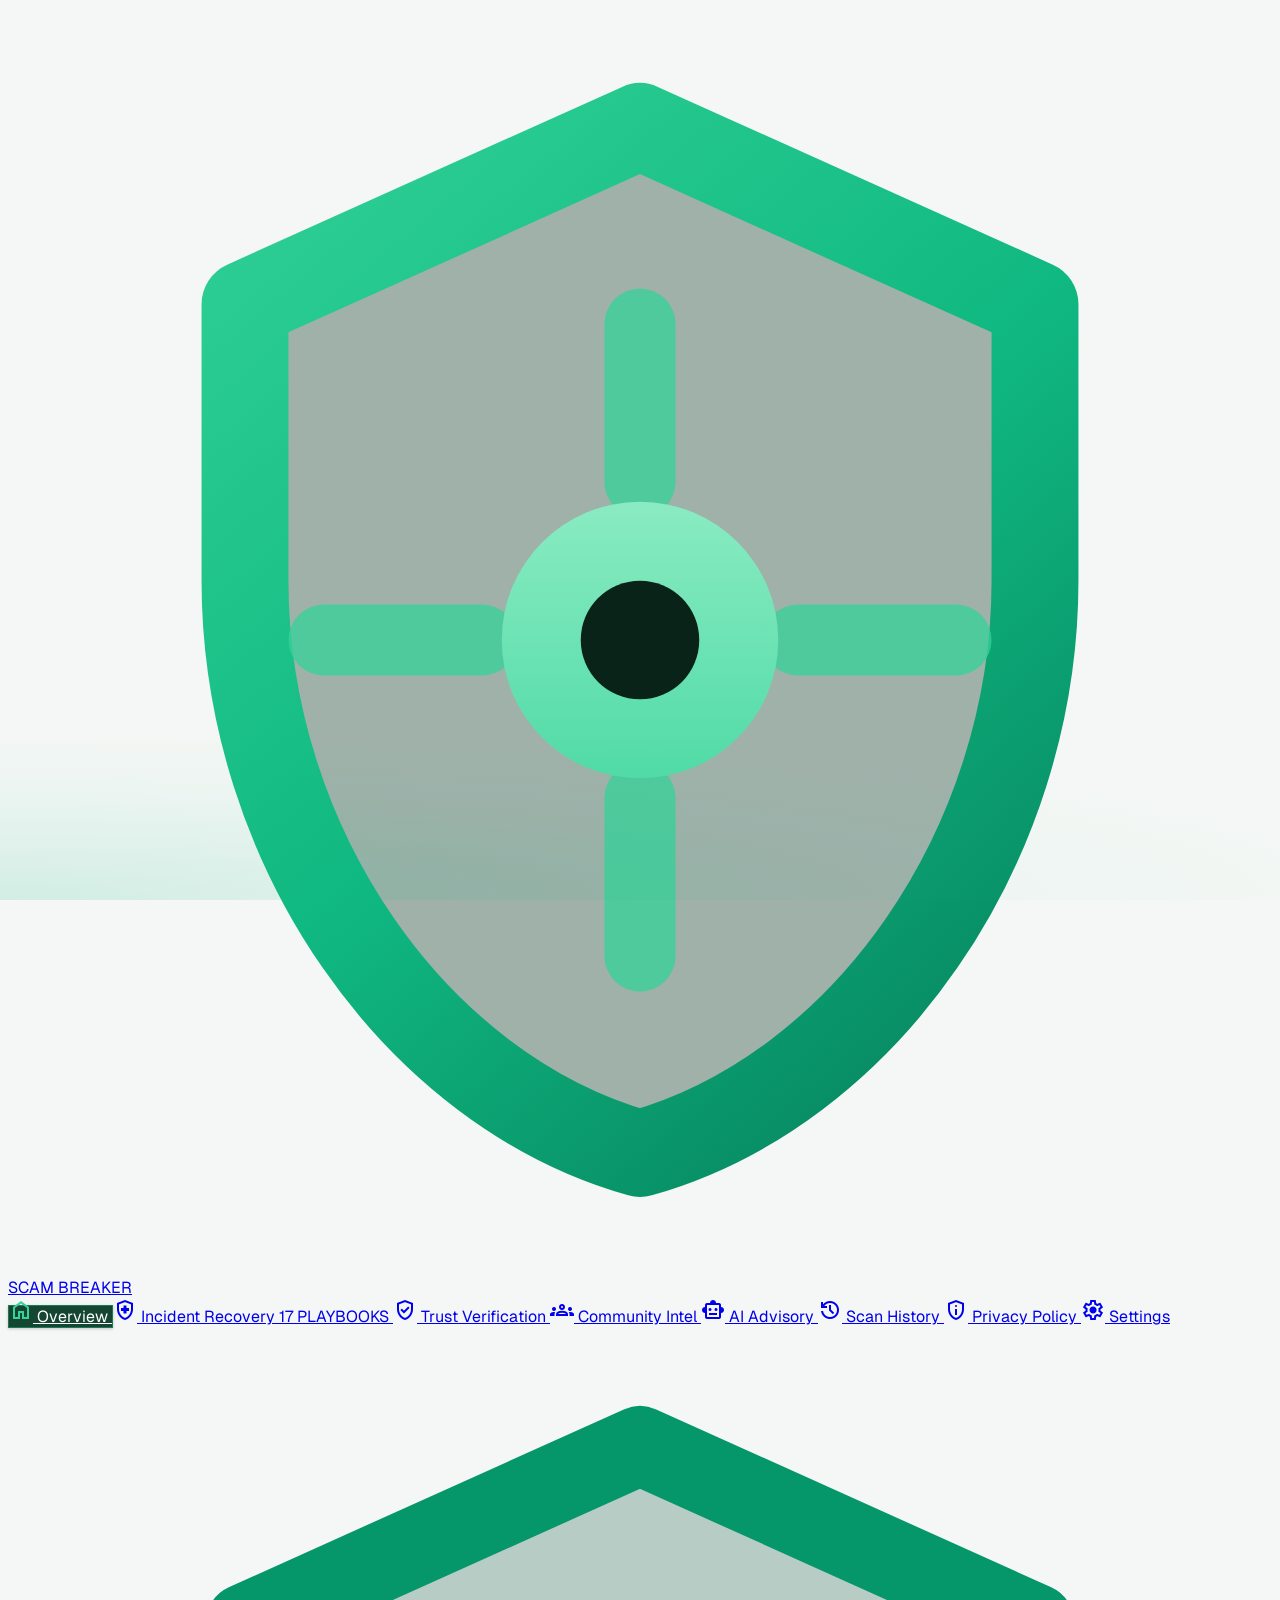
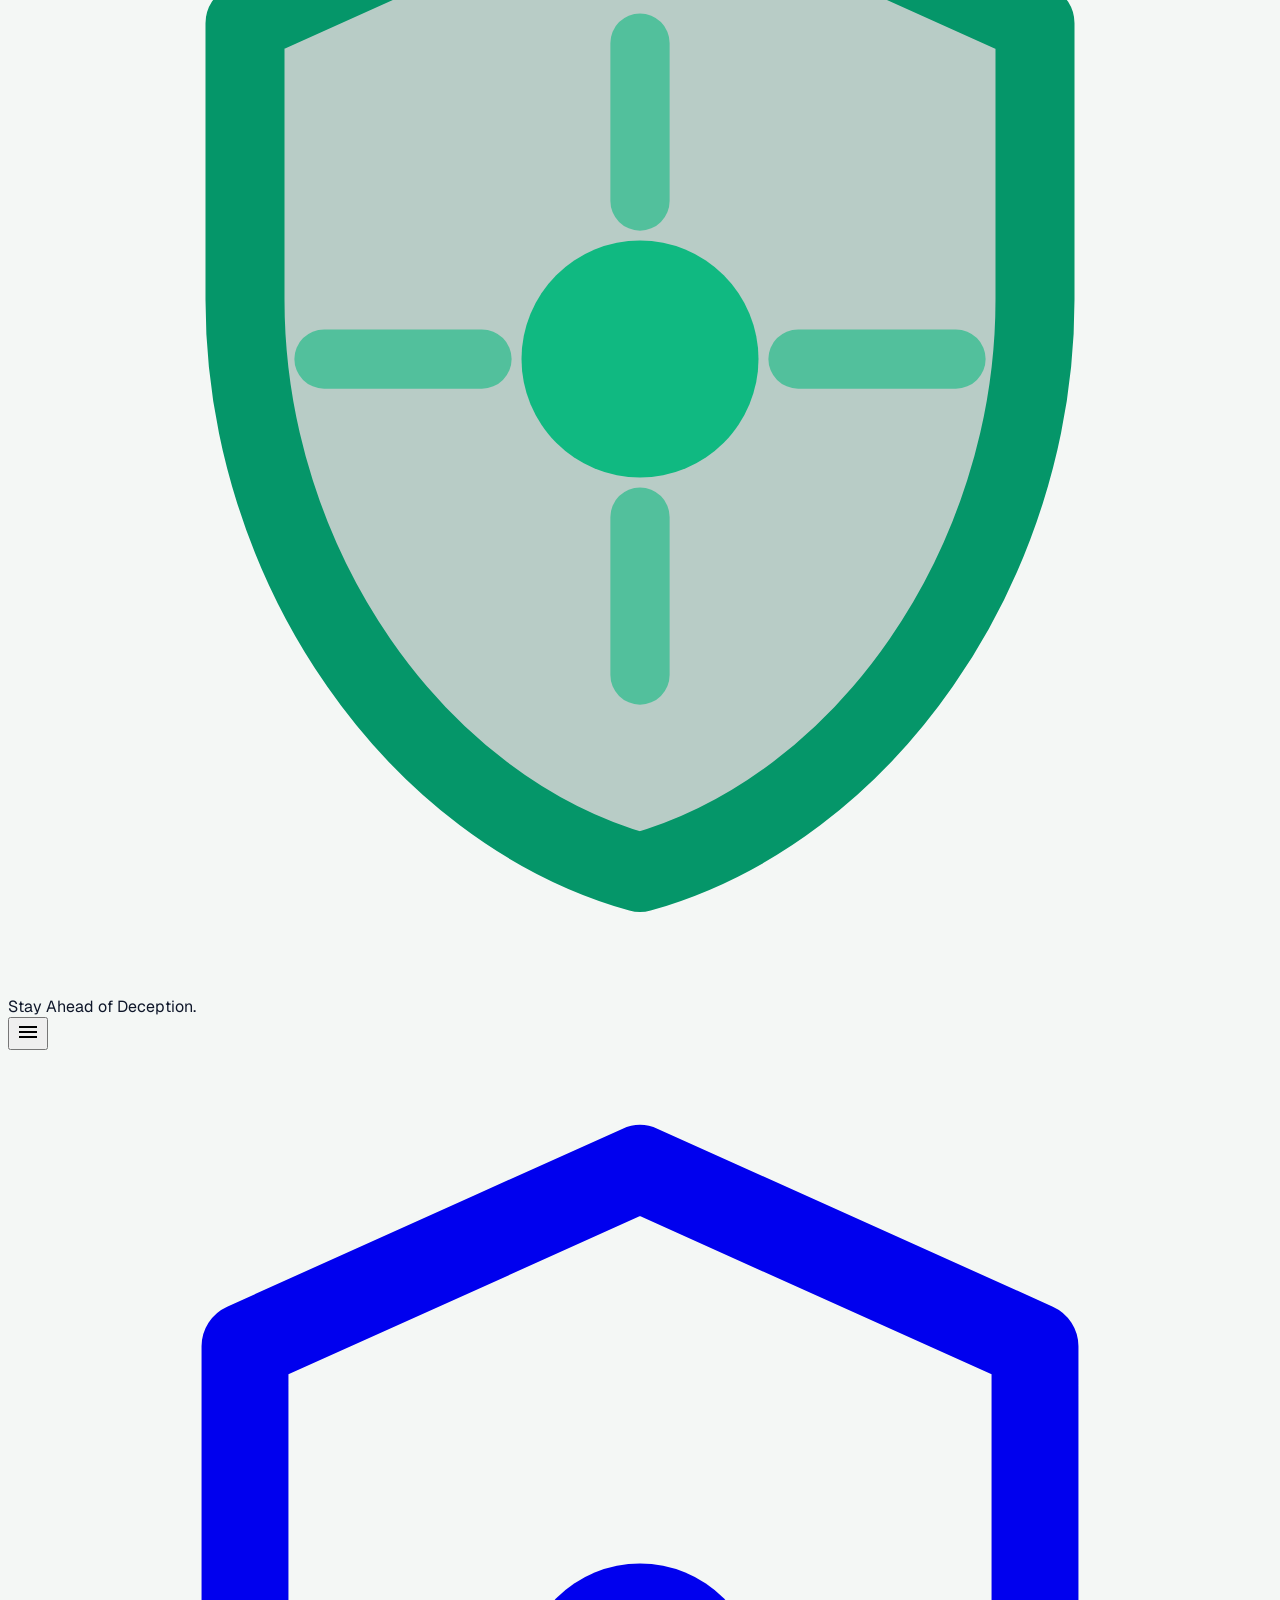
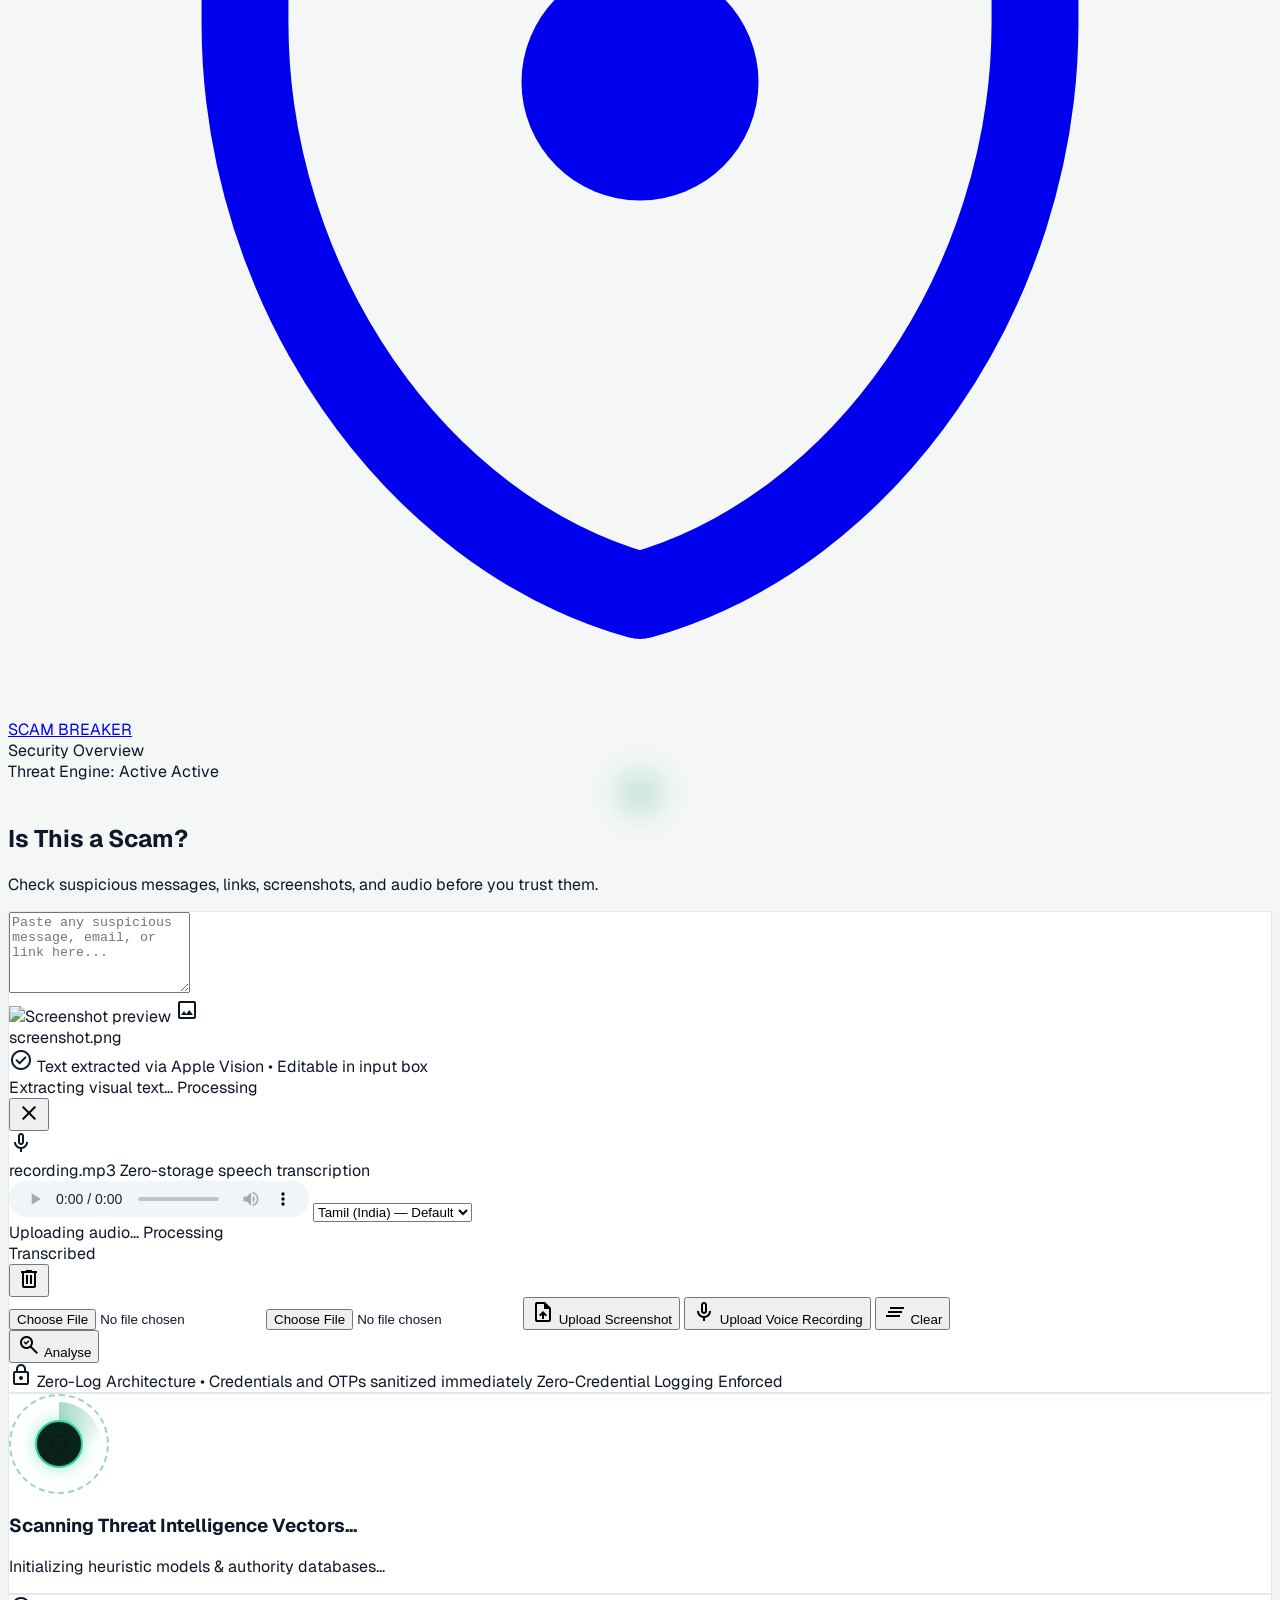
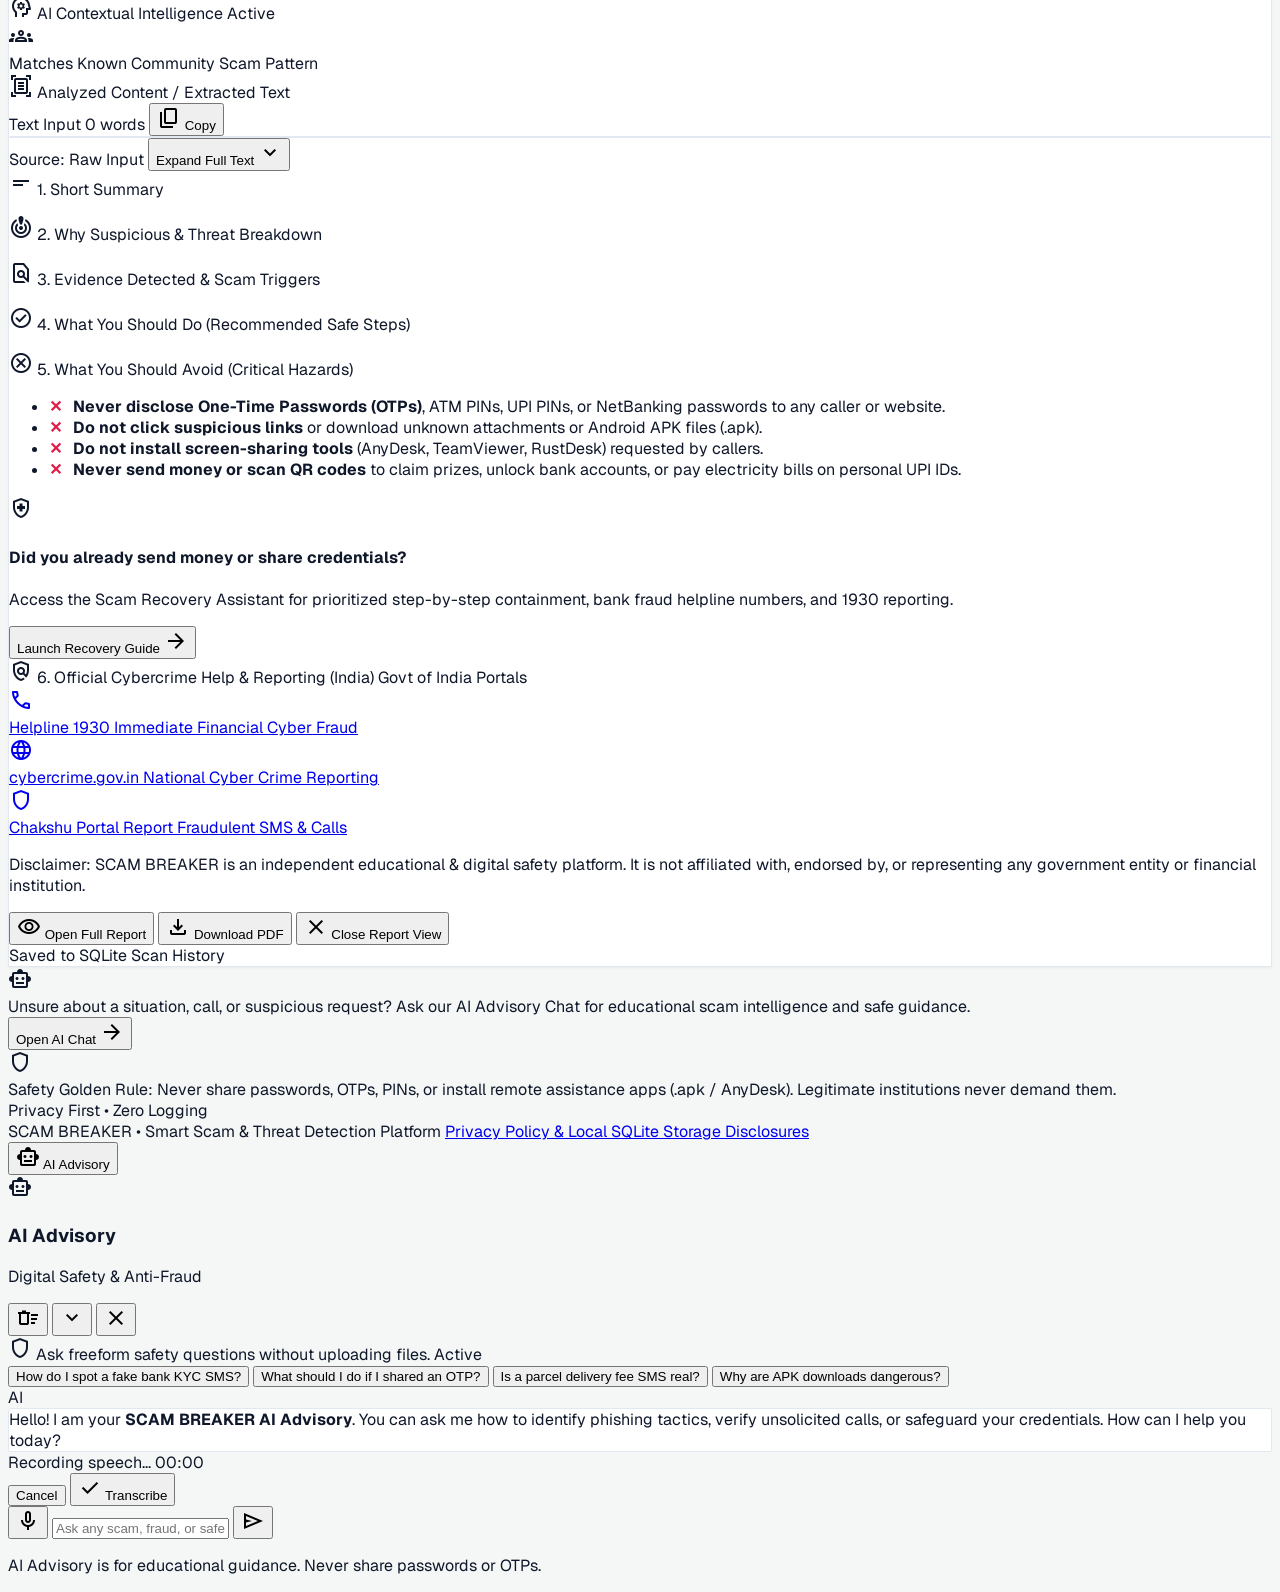
==== commit c10e6d63: "Add files via upload" ====
--- a/frontend/index.html
+++ b/frontend/index.html
@@ -56,9 +56,22 @@
       <a href="#" data-nav-target="overview" class="flex items-center gap-3 px-2 py-3 mb-5 group">
         <!-- Glowing Shield Logo Icon -->
         <div class="relative w-10 h-10 flex items-center justify-center shrink-0">
-          <svg class="w-10 h-10 text-emerald-400 drop-shadow-[0_0_8px_rgba(52,211,153,0.5)]" viewBox="0 0 24 24" fill="none" stroke="currentColor" stroke-width="2" stroke-linecap="round" stroke-linejoin="round">
-            <path d="M12 22s8-4 8-10V5l-8-3-8 3v7c0 6 8 10 8 10z"/>
-            <path d="m9 12 2 2 4-4" stroke-width="2.5" />
+          <svg class="w-10 h-10 drop-shadow-[0_0_8px_rgba(52,211,153,0.5)]" viewBox="0 0 32 32" fill="none" xmlns="http://www.w3.org/2000/svg">
+            <defs>
+              <linearGradient id="shieldGradSidebar" x1="4" y1="2" x2="28" y2="30" gradientUnits="userSpaceOnUse">
+                <stop offset="0%" stop-color="#34D399"/>
+                <stop offset="50%" stop-color="#10B981"/>
+                <stop offset="100%" stop-color="#047857"/>
+              </linearGradient>
+              <linearGradient id="coreGradSidebar" x1="16" y1="9" x2="16" y2="23" gradientUnits="userSpaceOnUse">
+                <stop offset="0%" stop-color="#A7F3D0"/>
+                <stop offset="100%" stop-color="#34D399"/>
+              </linearGradient>
+            </defs>
+            <path d="M16 3L6 7.5V14.5C6 21.2 10.3 27.4 16 29C21.7 27.4 26 21.2 26 14.5V7.5L16 3Z" stroke="url(#shieldGradSidebar)" stroke-width="2.2" stroke-linecap="round" stroke-linejoin="round" fill="#042F1F" fill-opacity="0.35"/>
+            <path d="M16 8V12M12 16H8M24 16H20M16 20V24" stroke="#34D399" stroke-width="1.8" stroke-linecap="round" opacity="0.75"/>
+            <circle cx="16" cy="16" r="3.5" fill="url(#coreGradSidebar)"/>
+            <circle cx="16" cy="16" r="1.5" fill="#092318"/>
           </svg>
         </div>
         <!-- Logo Text: SCAM (white) BREAKER (emerald green) -->
@@ -76,16 +89,17 @@
           <span>Overview</span>
         </a>
 
-        <!-- 2. Scan History -->
-        <a href="#" data-nav-target="scan-history" class="flex items-center gap-3 px-3.5 py-2.5 rounded-lg text-emerald-100/70 hover:text-white hover:bg-[#103827] font-medium text-sm transition-all duration-150">
-          <span class="material-symbols-outlined text-xl">history</span>
-          <span>Scan History</span>
+        <!-- 2. Incident Recovery (Promoted to 2nd position) -->
+        <a href="#" data-nav-target="recovery-assistant" class="flex items-center gap-3 px-3.5 py-2.5 rounded-lg text-emerald-100/70 hover:text-white hover:bg-[#103827] font-medium text-sm transition-all duration-150">
+          <span class="material-symbols-outlined text-xl text-rose-400">health_and_safety</span>
+          <span class="flex-1">Incident Recovery</span>
+          <span class="px-1.5 py-0.5 rounded text-[9px] font-mono font-bold bg-rose-500/20 text-rose-300 border border-rose-500/30">17 PLAYBOOKS</span>
         </a>
 
-        <!-- 3. Scam Radar & Intelligence -->
-        <a href="#" data-nav-target="scam-trends" class="flex items-center gap-3 px-3.5 py-2.5 rounded-lg text-emerald-100/70 hover:text-white hover:bg-[#103827] font-medium text-sm transition-all duration-150">
-          <span class="material-symbols-outlined text-xl">radar</span>
-          <span>Scam Radar</span>
+        <!-- 3. Trust Verification -->
+        <a href="#" data-nav-target="verification-assistant" class="flex items-center gap-3 px-3.5 py-2.5 rounded-lg text-emerald-100/70 hover:text-white hover:bg-[#103827] font-medium text-sm transition-all duration-150">
+          <span class="material-symbols-outlined text-xl">verified_user</span>
+          <span>Trust Verification</span>
         </a>
 
         <!-- 4. Community Intelligence -->
@@ -94,23 +108,22 @@
           <span>Community Intel</span>
         </a>
 
-        <!-- 5. Trust Verification -->
-        <a href="#" data-nav-target="verification-assistant" class="flex items-center gap-3 px-3.5 py-2.5 rounded-lg text-emerald-100/70 hover:text-white hover:bg-[#103827] font-medium text-sm transition-all duration-150">
-          <span class="material-symbols-outlined text-xl">verified_user</span>
-          <span>Trust Verification</span>
-        </a>
-
-        <!-- 6. Scam Recovery Assistant (NEW) -->
-        <a href="#" data-nav-target="recovery-assistant" class="flex items-center gap-3 px-3.5 py-2.5 rounded-lg text-emerald-100/70 hover:text-white hover:bg-[#103827] font-medium text-sm transition-all duration-150">
-          <span class="material-symbols-outlined text-xl text-rose-400">health_and_safety</span>
-          <span class="flex-1">Recovery Help</span>
-          <span class="px-1.5 py-0.5 rounded text-[9px] font-mono font-bold bg-rose-500/20 text-rose-300 border border-rose-500/30">NEW</span>
-        </a>
-
-        <!-- 7. AI Advisory -->
+        <!-- 5. AI Advisory -->
         <a href="#" id="sidebarAiAdvisoryLink" data-nav-target="ai-chat" class="flex items-center gap-3 px-3.5 py-2.5 rounded-lg text-emerald-100/70 hover:text-white hover:bg-[#103827] font-medium text-sm transition-all duration-150">
           <span class="material-symbols-outlined text-xl">smart_toy</span>
           <span>AI Advisory</span>
+        </a>
+
+        <!-- 6. Scan History -->
+        <a href="#" data-nav-target="scan-history" class="flex items-center gap-3 px-3.5 py-2.5 rounded-lg text-emerald-100/70 hover:text-white hover:bg-[#103827] font-medium text-sm transition-all duration-150">
+          <span class="material-symbols-outlined text-xl">history</span>
+          <span>Scan History</span>
+        </a>
+
+        <!-- 7. Privacy Policy (NEW) -->
+        <a href="#" data-nav-target="privacy-policy" class="flex items-center gap-3 px-3.5 py-2.5 rounded-lg text-emerald-100/70 hover:text-white hover:bg-[#103827] font-medium text-sm transition-all duration-150">
+          <span class="material-symbols-outlined text-xl">privacy_tip</span>
+          <span>Privacy Policy</span>
         </a>
 
         <!-- 8. Settings -->
@@ -126,9 +139,10 @@
       <div class="sidebar-aurora"></div>
       <div class="relative z-10 flex items-center gap-3.5">
         <div class="w-10 h-10 flex items-center justify-center">
-          <svg class="w-10 h-10 text-emerald-700/80" viewBox="0 0 24 24" fill="none" stroke="currentColor" stroke-width="1.8">
-            <path d="M12 22s8-4 8-10V5l-8-3-8 3v7c0 6 8 10 8 10z"/>
-            <path d="m9 12 2 2 4-4" stroke-width="2" />
+          <svg class="w-10 h-10" viewBox="0 0 32 32" fill="none" xmlns="http://www.w3.org/2000/svg">
+            <path d="M16 3L6 7.5V14.5C6 21.2 10.3 27.4 16 29C21.7 27.4 26 21.2 26 14.5V7.5L16 3Z" stroke="#059669" stroke-width="2" stroke-linecap="round" stroke-linejoin="round" fill="#064e3b" fill-opacity="0.25"/>
+            <path d="M16 8V12M12 16H8M24 16H20M16 20V24" stroke="#10b981" stroke-width="1.5" stroke-linecap="round" opacity="0.6"/>
+            <circle cx="16" cy="16" r="3" fill="#10b981"/>
           </svg>
         </div>
         <div class="leading-tight">
@@ -155,9 +169,9 @@
 
         <a href="#" data-nav-target="overview" class="flex items-center gap-2.5 group">
           <div class="w-8 h-8 rounded-lg bg-[#092318] border border-[#154631] flex items-center justify-center shrink-0 shadow-sm">
-            <svg class="w-5 h-5 text-emerald-400" viewBox="0 0 24 24" fill="none" stroke="currentColor" stroke-width="2.2" stroke-linecap="round" stroke-linejoin="round">
-              <path d="M12 22s8-4 8-10V5l-8-3-8 3v7c0 6 8 10 8 10z"/>
-              <path d="m9 12 2 2 4-4" stroke-width="2.5" />
+            <svg class="w-5 h-5 text-emerald-400" viewBox="0 0 32 32" fill="none" xmlns="http://www.w3.org/2000/svg">
+              <path d="M16 3L6 7.5V14.5C6 21.2 10.3 27.4 16 29C21.7 27.4 26 21.2 26 14.5V7.5L16 3Z" stroke="currentColor" stroke-width="2.2" stroke-linecap="round" stroke-linejoin="round"/>
+              <circle cx="16" cy="16" r="3" fill="currentColor"/>
             </svg>
           </div>
           <div class="flex items-center gap-1 leading-none">
@@ -196,9 +210,9 @@
           <div class="safety-indicator-glow w-16 h-16 flex items-center justify-center">
             <div class="safety-indicator-aura"></div>
             <div class="w-12 h-12 rounded-full bg-emerald-50 border border-emerald-200 flex items-center justify-center shadow-sm">
-              <svg class="w-6 h-6 text-emerald-600" viewBox="0 0 24 24" fill="none" stroke="currentColor" stroke-width="2.2" stroke-linecap="round" stroke-linejoin="round">
-                <path d="M12 22s8-4 8-10V5l-8-3-8 3v7c0 6 8 10 8 10z"/>
-                <path d="m9 12 2 2 4-4" stroke-width="2.5" />
+              <svg class="w-6 h-6 text-emerald-600" viewBox="0 0 32 32" fill="none" xmlns="http://www.w3.org/2000/svg">
+                <path d="M16 3L6 7.5V14.5C6 21.2 10.3 27.4 16 29C21.7 27.4 26 21.2 26 14.5V7.5L16 3Z" stroke="currentColor" stroke-width="2.2" stroke-linecap="round" stroke-linejoin="round"/>
+                <circle cx="16" cy="16" r="3" fill="currentColor"/>
               </svg>
             </div>
           </div>
@@ -409,6 +423,8 @@
               <span class="text-[11px] text-amber-700" id="inlineCommunityMatchDesc"></span>
             </div>
             <span id="inlineCommunityMatchUpvotes" class="px-2 py-0.5 rounded bg-amber-100 text-amber-800 text-[10px] font-mono shrink-0"></span>
+          </div>
+
           <!-- Extracted Content & OCR Text Viewer (NEW) -->
           <div id="inlineExtractedContentContainer" class="p-4 rounded-xl bg-slate-50 border border-slate-200 space-y-2">
             <div class="flex flex-col sm:flex-row sm:items-center justify-between gap-2">
@@ -472,7 +488,7 @@
           </div>
 
           <!-- Section 6: What You Should Avoid -->
-          <div class="p-4 rounded-xl bg-rose-50/70 border border-rose-200 text-rose-950 space-y-2">
+          <div id="inlineAvoidSection" class="p-4 rounded-xl bg-rose-50/70 border border-rose-200 text-rose-950 space-y-2">
             <span class="text-[10px] font-mono uppercase tracking-wider text-rose-800 font-bold flex items-center gap-1">
               <span class="material-symbols-outlined text-xs text-rose-600">cancel</span>
               <span>5. What You Should Avoid (Critical Hazards)</span>
@@ -682,221 +698,8 @@
         </div>
       </div>
 
-      <!-- ============================================================== -->
-      <!-- VIEW 3: SCAM RADAR & WORLD THREAT INTELLIGENCE                 -->
-      <!-- ============================================================== -->
-      <div id="view-scam-trends" class="view-section space-y-5" style="display: none;">
-        <div class="cyber-card rounded-2xl p-6 border border-slate-200 bg-white shadow-sm space-y-6">
-          <div class="flex flex-col sm:flex-row sm:items-center justify-between gap-4 pb-4 border-b border-slate-200">
-            <div>
-              <h2 class="text-lg font-bold text-slate-900 flex items-center gap-2">
-                <span class="material-symbols-outlined text-rose-600">radar</span>
-                Scam Radar &amp; Global Threat Intelligence
-              </h2>
-              <p class="text-xs text-slate-500">Live jurisdictional alerts, international fraud hotspots, and telemetry trends.</p>
-            </div>
-            
-            <!-- Dual-mode Navigation Tabs -->
-            <div class="flex items-center gap-1.5 p-1 bg-slate-100 rounded-xl border border-slate-200 self-start sm:self-auto">
-              <button id="radarTabOfficial" class="px-3.5 py-1.5 rounded-lg text-xs font-semibold transition-all bg-white text-emerald-800 shadow-sm border border-slate-200/80 flex items-center gap-1.5 active">
-                <span class="material-symbols-outlined text-sm text-emerald-600">public</span>
-                <span>Jurisdiction Map &amp; Advisories</span>
-              </button>
-              <button id="radarTabCommunity" class="px-3.5 py-1.5 rounded-lg text-xs font-medium text-slate-600 hover:text-slate-900 transition-all flex items-center gap-1.5">
-                <span class="material-symbols-outlined text-sm text-slate-500">trending_up</span>
-                <span>Community Velocity Radar</span>
-              </button>
-            </div>
-          </div>
-
-          <!-- TAB 1: JURISDICTION MAP & REGULATORY ADVISORIES -->
-          <div id="radarOfficialContent" class="space-y-6">
-            <!-- World Map Intelligence Visualizer -->
-            <div class="radar-map-container p-4 sm:p-6 text-white relative">
-              <div class="flex flex-col sm:flex-row sm:items-center justify-between gap-3 mb-4">
-                <div class="flex items-center gap-2">
-                  <span class="inline-block w-2.5 h-2.5 rounded-full bg-emerald-400 animate-pulse"></span>
-                  <span class="text-xs font-mono font-bold tracking-wider uppercase text-emerald-300">Jurisdictional Threat Map (Interpol &amp; Regulatory Hubs)</span>
-                </div>
-                <div class="text-[11px] font-mono text-emerald-200/80 bg-emerald-950/60 px-3 py-1 rounded-full border border-emerald-500/30 flex items-center gap-1.5">
-                  <span class="material-symbols-outlined text-xs text-emerald-400">touch_app</span>
-                  <span>Click any pulsating pin to view tactical briefing</span>
-                </div>
-              </div>
-
-              <!-- Interactive Responsive SVG World Map -->
-              <div class="relative w-full aspect-[2/1] max-h-[360px] bg-[#05170f] rounded-xl overflow-hidden border border-emerald-500/20 shadow-inner flex items-center justify-center">
-                <svg viewBox="0 0 1000 500" class="w-full h-full select-none" preserveAspectRatio="xMidYMid meet">
-                  <defs>
-                    <radialGradient id="mapGlow" cx="50%" cy="50%" r="50%">
-                      <stop offset="0%" stop-color="#10b981" stop-opacity="0.15" />
-                      <stop offset="100%" stop-color="#05170f" stop-opacity="0" />
-                    </radialGradient>
-                    <!-- Pulse Keyframe for hotspot rings -->
-                    <filter id="glowFilter">
-                      <feGaussianBlur stdDeviation="3" result="coloredBlur"/>
-                      <feMerge>
-                        <feMergeNode in="coloredBlur"/>
-                        <feMergeNode in="SourceGraphic"/>
-                      </feMerge>
-                    </filter>
-                  </defs>
-
-                  <!-- Map Background & Coordinate Grid -->
-                  <rect width="1000" height="500" fill="#04120c" />
-                  <circle cx="500" cy="250" r="450" fill="url(#mapGlow)" />
-                  
-                  <!-- Longitude / Latitude subtle gridlines -->
-                  <g stroke="#0e3825" stroke-width="0.75" stroke-dasharray="4 4">
-                    <line x1="100" y1="0" x2="100" y2="500" />
-                    <line x1="250" y1="0" x2="250" y2="500" />
-                    <line x1="400" y1="0" x2="400" y2="500" />
-                    <line x1="550" y1="0" x2="550" y2="500" />
-                    <line x1="700" y1="0" x2="700" y2="500" />
-                    <line x1="850" y1="0" x2="850" y2="500" />
-                    <line x1="0" y1="125" x2="1000" y2="125" />
-                    <line x1="0" y1="250" x2="1000" y2="250" stroke="#134e35" stroke-width="1" />
-                    <line x1="0" y1="375" x2="1000" y2="375" />
-                  </g>
-
-                  <!-- Simplified Continental Landmasses (Geometric Geopolitical Outlines) -->
-                  <g fill="#0b2b1d" stroke="#175239" stroke-width="1.2" opacity="0.95">
-                    <!-- North America -->
-                    <path d="M 120 70 L 260 70 L 310 140 L 290 190 L 250 200 L 230 250 L 210 240 L 190 270 L 170 240 L 140 180 L 100 130 Z" />
-                    <!-- South America -->
-                    <path d="M 270 260 L 340 280 L 370 330 L 350 420 L 310 460 L 280 410 L 260 330 Z" />
-                    <!-- Europe -->
-                    <path d="M 460 80 L 580 80 L 570 140 L 520 180 L 460 170 L 440 130 Z" />
-                    <!-- Africa -->
-                    <path d="M 470 190 L 570 180 L 610 250 L 590 380 L 530 420 L 470 330 L 450 240 Z" />
-                    <!-- Asia -->
-                    <path d="M 590 70 L 870 70 L 890 180 L 840 250 L 780 290 L 730 250 L 685 240 L 620 220 L 580 140 Z" />
-                    <!-- Australia & Oceania -->
-                    <path d="M 780 340 L 890 330 L 920 400 L 860 450 L 790 420 Z" />
-                  </g>
-
-                  <!-- INTERACTIVE THREAT HOTSPOT PINS -->
-                  <!-- Pin 1: India National (Digital Arrest / CBI Impersonation) -->
-                  <g class="radar-hotspot-pin" data-advisory-id="ADV-2026-01" transform="translate(685, 226)">
-                    <circle r="16" fill="#f43f5e" opacity="0.25" class="animate-ping" />
-                    <circle r="8" fill="#f43f5e" stroke="#fff" stroke-width="2" filter="url(#glowFilter)" />
-                    <text x="12" y="4" font-size="11" font-weight="bold" fill="#fecdd3" font-family="sans-serif">India (I4C Alert)</text>
-                  </g>
-
-                  <!-- Pin 2: India Banking Hubs (PAN/KYC Suspension SMS) -->
-                  <g class="radar-hotspot-pin" data-advisory-id="ADV-2026-02" transform="translate(672, 245)">
-                    <circle r="14" fill="#fbbf24" opacity="0.3" class="animate-ping" />
-                    <circle r="7" fill="#f59e0b" stroke="#fff" stroke-width="2" />
-                    <text x="11" y="4" font-size="10" font-weight="600" fill="#fef3c7" font-family="sans-serif">Banking Phishing</text>
-                  </g>
-
-                  <!-- Pin 3: Northern / State Utilities (Electricity Power Cutoff) -->
-                  <g class="radar-hotspot-pin" data-advisory-id="ADV-2026-03" transform="translate(695, 210)">
-                    <circle r="12" fill="#38bdf8" opacity="0.3" class="animate-ping" />
-                    <circle r="6" fill="#0284c7" stroke="#fff" stroke-width="1.5" />
-                    <text x="10" y="4" font-size="10" font-weight="600" fill="#bae6fd" font-family="sans-serif">Power Cut Lures</text>
-                  </g>
-
-                  <!-- Pin 4: Cross-Border Transit / Postal Redirection (Global Smishing) -->
-                  <g class="radar-hotspot-pin" data-advisory-id="ADV-2026-04" transform="translate(520, 175)">
-                    <circle r="14" fill="#e11d48" opacity="0.3" class="animate-ping" />
-                    <circle r="7" fill="#be123c" stroke="#fff" stroke-width="2" />
-                    <text x="11" y="4" font-size="10" font-weight="600" fill="#fecdd3" font-family="sans-serif">Transit Postal Smishing</text>
-                  </g>
-
-                  <!-- Pin 5: Southeast Asia Cross-Border VoIP & Task Hubs -->
-                  <g class="radar-hotspot-pin" data-advisory-id="ADV-2026-05" transform="translate(780, 260)">
-                    <circle r="16" fill="#f43f5e" opacity="0.3" class="animate-ping" />
-                    <circle r="8" fill="#e11d48" stroke="#fff" stroke-width="2" filter="url(#glowFilter)" />
-                    <text x="12" y="4" font-size="10" font-weight="bold" fill="#fecdd3" font-family="sans-serif">SE Asia VoIP / Task Hubs</text>
-                  </g>
-
-                  <!-- Pin 6: International Crypto Syndicates -->
-                  <g class="radar-hotspot-pin" data-advisory-id="ADV-2026-06" transform="translate(815, 235)">
-                    <circle r="12" fill="#a855f7" opacity="0.3" class="animate-ping" />
-                    <circle r="6" fill="#7e22ce" stroke="#fff" stroke-width="1.5" />
-                    <text x="10" y="4" font-size="10" font-weight="600" fill="#f3e8ff" font-family="sans-serif">Crypto Syndicates</text>
-                  </g>
-                </svg>
-              </div>
-
-              <!-- Hotspot Dynamic Intelligence Briefing Card -->
-              <div id="radarHotspotDetailCard" class="mt-4 p-4 rounded-xl bg-emerald-950/80 border border-emerald-500/40 text-slate-100 space-y-3 transition-all">
-                <div class="flex flex-col sm:flex-row sm:items-center justify-between gap-2 border-b border-emerald-500/30 pb-2">
-                  <div class="flex items-center gap-2">
-                    <span class="material-symbols-outlined text-rose-400">warning</span>
-                    <h4 id="radarBriefingTitle" class="font-bold text-sm text-white">Select a hotspot pin on the map to inspect intelligence</h4>
-                  </div>
-                  <span id="radarBriefingJurisdiction" class="text-[11px] font-mono text-emerald-300 bg-emerald-900/60 px-2 py-0.5 rounded border border-emerald-500/30 self-start sm:self-auto">National &amp; Global Coverage</span>
-                </div>
-                <p id="radarBriefingSummary" class="text-xs text-emerald-100/90 leading-relaxed">
-                  The Scam Radar compiles verified regulatory cautions from Indian cyber law enforcement (MHA/I4C, RBI, CERT-In, Sanchar Saathi) and international advisories (Interpol). Click any active pin to see step-by-step tactics, warning indicators, and official response steps.
-                </p>
-                <div id="radarBriefingTactics" class="grid grid-cols-1 md:grid-cols-2 gap-2 text-xs pt-1 hidden">
-                  <div class="p-2.5 rounded-lg bg-black/30 border border-emerald-500/20">
-                    <span class="font-bold text-rose-300 block mb-1">Execution Tactic:</span>
-                    <ul id="radarBriefingSteps" class="list-disc list-inside space-y-1 text-slate-300 text-[11px]"></ul>
-                  </div>
-                  <div class="p-2.5 rounded-lg bg-black/30 border border-emerald-500/20">
-                    <span class="font-bold text-emerald-300 block mb-1">Defense Protocol:</span>
-                    <ul id="radarBriefingDefense" class="list-disc list-inside space-y-1 text-slate-300 text-[11px]"></ul>
-                  </div>
-                </div>
-              </div>
-            </div>
-
-            <!-- Verified Regulatory & Cybersecurity Advisories Grid -->
-            <div class="space-y-3 pt-2">
-              <div class="flex items-center justify-between">
-                <div>
-                  <h3 class="text-xs font-semibold uppercase tracking-wider text-slate-900 font-mono flex items-center gap-1.5">
-                    <span class="material-symbols-outlined text-emerald-600 text-sm">verified</span>
-                    <span>Verified Regulatory &amp; Cybersecurity Advisories</span>
-                  </h3>
-                  <p class="text-[11px] text-slate-500">Official warnings from RBI, CERT-In, I4C, and Sanchar Saathi.</p>
-                </div>
-                <span class="text-[10px] font-mono text-emerald-800 bg-emerald-50 px-2.5 py-0.5 rounded border border-emerald-200">Official Authorities</span>
-              </div>
-              <div class="grid grid-cols-1 md:grid-cols-2 gap-4" id="officialAdvisoriesGrid">
-                <!-- Dynamically populated from SCAM_BREAKER_DATA.officialAdvisories -->
-              </div>
-            </div>
-          </div>
-
-          <!-- TAB 2: COMMUNITY VELOCITY RADAR (TELEMETRY) -->
-          <div id="radarCommunityContent" class="space-y-6" style="display: none;">
-            <!-- Radar Notice -->
-            <div class="p-3 rounded-xl bg-slate-50 border border-slate-200 text-xs text-slate-600 flex items-center gap-2.5">
-              <span class="material-symbols-outlined text-slate-500 text-base shrink-0">info</span>
-              <span>Telemetry Notice: Statistical surge modeling requires minimum 50 confirmed incidents. Displaying verified incident counts without fabricated percentages.</span>
-            </div>
-
-            <!-- Radar Cards Grid -->
-            <div id="radarCardsGridTrends" class="grid grid-cols-1 sm:grid-cols-2 lg:grid-cols-4 gap-3 pt-1">
-              <!-- Dynamically populated from /api/radar/trends -->
-            </div>
-
-            <!-- Popular Scam Categories Breakdown -->
-            <div class="space-y-3 pt-2">
-              <h3 class="text-xs font-semibold uppercase tracking-wider text-slate-700 font-mono">Popular Threat Categories in SQLite Database</h3>
-              <div class="grid grid-cols-1 sm:grid-cols-2 gap-3" id="popularCategoriesGrid">
-                <!-- Dynamically populated -->
-              </div>
-            </div>
-
-            <!-- Structured Community Pattern Clusters -->
-            <div class="space-y-3 pt-4 border-t border-slate-200">
-              <div class="flex items-center justify-between">
-                <h3 class="text-xs font-semibold uppercase tracking-wider text-slate-700 font-mono">Clustered Threat Patterns &amp; Velocity (Fingerprint Aggregated)</h3>
-                <span class="text-[10px] font-mono text-slate-400">Zero-Log Sanitized Clustering</span>
-              </div>
-              <div id="communityPatternsGrid" class="grid grid-cols-1 md:grid-cols-2 gap-3">
-                <!-- Dynamically populated from /api/community/patterns -->
-              </div>
-            </div>
-          </div>
-        </div>
-      </div>
+      
+      
 
       <!-- ============================================================== -->
       <!-- VIEW 4: COMMUNITY INTELLIGENCE                                 -->
@@ -934,7 +737,7 @@
       </div>
 
       <!-- ============================================================== -->
-      <!-- VIEW 5: TRUST VERIFICATION & DIRECTORY                         -->
+      <!-- VIEW 3: TRUST VERIFICATION & IDENTIFIER ANALYZER               -->
       <!-- ============================================================== -->
       <div id="view-verification-assistant" class="view-section space-y-5" style="display: none;">
         <div class="cyber-card rounded-2xl p-6 border border-slate-200 bg-white shadow-sm space-y-6">
@@ -942,29 +745,37 @@
             <div>
               <h2 class="text-lg font-bold text-slate-900 flex items-center gap-2">
                 <span class="material-symbols-outlined text-emerald-600">verified_user</span>
-                Trust Verification &amp; Identifier Analyzer
+                Trust Verification &amp; Identifier Inspector
               </h2>
-              <p class="text-xs text-slate-500">Analyze domains, SMS sender headers, phone numbers, and verify against certified directories.</p>
-            </div>
-            <span class="text-[10px] font-mono text-emerald-800 bg-emerald-50 border border-emerald-200 px-2.5 py-1 rounded-full self-start sm:self-auto">
-              DLT &amp; Regulatory Registry Cross-Check
-            </span>
-          </div>
-
-          <!-- Interactive Live Identifier Analyzer -->
+              <p class="text-xs text-slate-500">Multi-vector analysis for Domains, TRAI DLT SMS Headers, Phone Numbers, and Brand Claims with 4-Tier structured risk evaluation.</p>
+            </div>
+            <div class="flex items-center gap-2">
+              <span class="text-[10px] font-mono text-emerald-800 bg-emerald-50 border border-emerald-200 px-2.5 py-1 rounded-full font-bold">
+                DLT &amp; RBI Registry Engine
+              </span>
+            </div>
+          </div>
+
+          <!-- Multi-Vector Live Inspector -->
           <div class="p-5 rounded-2xl bg-slate-50 border border-slate-200 space-y-4">
-            <div>
-              <h3 class="text-xs font-bold uppercase tracking-wider text-slate-800 font-mono flex items-center gap-2">
-                <span class="material-symbols-outlined text-base text-emerald-600">search_check</span>
-                <span>Live Identifier Check</span>
-              </h3>
-              <p class="text-xs text-slate-600 mt-0.5">Enter a domain, SMS header (e.g. SBIPAY, VM-HDFCBK), 10-digit mobile number, or institution name to verify its authenticity.</p>
+            <div class="flex flex-col sm:flex-row sm:items-center justify-between gap-2">
+              <div>
+                <h3 class="text-xs font-bold uppercase tracking-wider text-slate-800 font-mono flex items-center gap-2">
+                  <span class="material-symbols-outlined text-base text-emerald-600">travel_explore</span>
+                  <span>Multi-Vector Identifier Inspection</span>
+                </h3>
+                <p class="text-xs text-slate-600 mt-0.5">Test domains (e.g. onlinesbi.sbi), SMS headers (SBIPAY, VM-HDFCBK), 10-digit sender numbers, or brand names.</p>
+              </div>
+              <div class="flex items-center gap-1.5 text-[10px] font-mono text-slate-500">
+                <span class="w-2 h-2 rounded-full bg-emerald-500 inline-block animate-pulse"></span>
+                <span>20 Top Institutions Verified</span>
+              </div>
             </div>
 
             <div class="grid grid-cols-1 sm:grid-cols-12 gap-2.5">
               <div class="sm:col-span-8 relative">
                 <span class="material-symbols-outlined absolute left-3 top-2.5 text-slate-400 text-sm">manage_search</span>
-                <input type="text" id="trustVerifierInput" placeholder="Enter domain (onlinesbi.sbi), SMS header (SBIPAY), phone (+91...), or organization..." class="w-full pl-9 pr-3 py-2 text-xs rounded-xl border border-slate-300 focus:outline-none focus:border-emerald-600 bg-white font-mono" />
+                <input type="text" id="trustVerifierInput" placeholder="Enter domain (e.g. hdfcbank.com), SMS header (SBIPAY), phone (+91...), or brand name..." class="w-full pl-9 pr-3 py-2 text-xs rounded-xl border border-slate-300 focus:outline-none focus:border-emerald-600 bg-white font-mono" />
               </div>
               <div class="sm:col-span-4 flex gap-2">
                 <select id="trustVerifierType" class="w-1/2 py-2 px-2.5 text-xs rounded-xl border border-slate-300 bg-white font-medium focus:outline-none focus:border-emerald-600">
@@ -976,35 +787,91 @@
                 </select>
                 <button type="button" id="trustVerifyBtn" class="w-1/2 py-2 px-3 rounded-xl bg-emerald-600 hover:bg-emerald-700 text-white font-semibold text-xs tracking-wide transition-all shadow-sm flex items-center justify-center gap-1.5 active:scale-95">
                   <span class="material-symbols-outlined text-sm">verified</span>
-                  <span>Verify</span>
+                  <span>Inspect</span>
                 </button>
               </div>
             </div>
 
-            <!-- Instant Verification Result Card (Hidden by default) -->
-            <div id="trustVerifierResultCard" class="hidden p-4 rounded-xl border transition-all space-y-3 bg-white">
-              <div class="flex flex-col sm:flex-row sm:items-center justify-between gap-2 pb-2 border-b border-slate-100">
-                <div class="flex items-center gap-2">
-                  <span id="trustResultIcon" class="material-symbols-outlined text-lg"></span>
-                  <span id="trustResultTitle" class="font-bold text-sm text-slate-900"></span>
-                </div>
-                <span id="trustResultBadge" class="text-[10px] font-mono px-2.5 py-0.5 rounded-full font-semibold"></span>
-              </div>
-              <div class="text-xs space-y-2">
-                <p id="trustResultEntity" class="text-slate-700"></p>
-                <div id="trustResultEvidenceContainer" class="p-2.5 rounded-lg bg-slate-50 border border-slate-200">
-                  <span class="font-bold text-slate-800 block text-[11px] mb-1">Evidence Breakdown:</span>
-                  <ul id="trustResultEvidenceList" class="list-disc list-inside space-y-1 text-slate-600 text-[11px]"></ul>
-                </div>
-                <p id="trustResultAdvice" class="text-[11px] text-slate-600 font-medium"></p>
+            <!-- Instant 4-Tier Verification Result Card (Hidden by default) -->
+            <div id="trustVerifierResultCard" class="hidden p-5 rounded-xl border transition-all space-y-4 bg-white shadow-sm">
+              <div class="flex flex-col sm:flex-row sm:items-center justify-between gap-2 pb-3 border-b border-slate-100">
+                <div class="flex items-center gap-2.5">
+                  <div id="trustResultIconWrap" class="w-8 h-8 rounded-lg flex items-center justify-center">
+                    <span id="trustResultIcon" class="material-symbols-outlined text-lg"></span>
+                  </div>
+                  <div>
+                    <span id="trustResultTitle" class="font-bold text-sm text-slate-900 block"></span>
+                    <span id="trustResultTierLabel" class="text-[10px] font-mono text-slate-500 uppercase"></span>
+                  </div>
+                </div>
+                <span id="trustResultBadge" class="text-[10px] font-mono px-3 py-1 rounded-full font-bold"></span>
+              </div>
+
+              <!-- Evidence Breakdown -->
+              <div class="text-xs space-y-2.5">
+                <p id="trustResultEntity" class="text-slate-800 font-semibold"></p>
+                <div id="trustResultEvidenceContainer" class="p-3 rounded-xl bg-slate-50 border border-slate-200">
+                  <span class="font-bold text-slate-800 block text-[11px] mb-1.5 font-mono uppercase tracking-wide">Structured Evidence Matrix:</span>
+                  <ul id="trustResultEvidenceList" class="list-disc list-inside space-y-1.5 text-slate-600 text-[11px]"></ul>
+                </div>
+                <div class="p-3 rounded-xl bg-emerald-50/50 border border-emerald-200 text-emerald-950">
+                  <span class="font-bold text-[11px] block mb-0.5 text-emerald-900 flex items-center gap-1">
+                    <span class="material-symbols-outlined text-xs text-emerald-700">lightbulb</span>
+                    Actionable Guidance:
+                  </span>
+                  <p id="trustResultAdvice" class="text-[11px] text-emerald-900/90 leading-relaxed"></p>
+                </div>
+              </div>
+
+              <!-- URL Anatomy Diagnostics Box (Shown when checking domains/URLs) -->
+              <div id="trustUrlAnatomyBox" class="hidden p-3.5 rounded-xl bg-slate-900 text-slate-100 text-xs space-y-2">
+                <div class="flex items-center justify-between text-[11px] font-mono text-emerald-400">
+                  <span class="font-bold flex items-center gap-1">
+                    <span class="material-symbols-outlined text-sm">troubleshoot</span>
+                    URL Anatomy &amp; SSL Reality Check
+                  </span>
+                  <span class="text-[10px] text-slate-400">RFC 3986 Deconstructed</span>
+                </div>
+                <div id="trustUrlAnatomyDetails" class="font-mono text-[11px] space-y-1 bg-slate-950 p-2.5 rounded-lg border border-slate-800"></div>
+                <p class="text-[10px] text-slate-400 leading-normal">
+                  <strong class="text-amber-400">Crucial Rule:</strong> HTTPS ("padlock" icon) strictly proves data encryption between your phone and the server. It does <strong class="text-rose-400">NOT</strong> verify that the site owner is safe or legal. Scammers get free valid SSL certificates in 60 seconds!
+                </p>
               </div>
 
               <!-- Limitations Disclaimer (Never False-Safe) -->
-              <div class="p-2.5 rounded-lg bg-amber-50/80 border border-amber-200 text-[10px] text-amber-900 flex items-start gap-2">
-                <span class="material-symbols-outlined text-amber-600 text-sm shrink-0 mt-0.5">shield</span>
-                <span>
-                  <strong>Important Security Notice:</strong> Trust Verification cross-references official regulatory directories (DLT, RBI, TRAI) and threat patterns. Absence of an explicit warning does not guarantee safety. Never share passwords or OTPs over phone or SMS.
+              <div class="p-2.5 rounded-lg bg-amber-50/90 border border-amber-200 text-[10px] text-amber-950 flex items-start gap-2">
+                <span class="material-symbols-outlined text-amber-700 text-sm shrink-0 mt-0.5">shield</span>
+                <span class="leading-relaxed">
+                  <strong>Regulatory Baseline:</strong> Trust Verification queries TRAI DLT alphanumeric header norms and official banking registry entries. Absence of an explicit warning is not a warranty of safety. Never share OTPs or passwords over incoming calls or SMS.
                 </span>
+              </div>
+            </div>
+          </div>
+
+          <!-- Educational Module: QR Code Security Matrix -->
+          <div class="p-4 rounded-2xl bg-gradient-to-r from-emerald-900 via-slate-900 to-[#092318] text-white space-y-3 shadow-sm border border-emerald-800/40">
+            <div class="flex items-center gap-2">
+              <span class="material-symbols-outlined text-emerald-400 text-xl">qr_code_scanner</span>
+              <h3 class="font-bold text-sm tracking-wide text-emerald-200">The Golden Rule of QR Code Security</h3>
+            </div>
+            <div class="grid grid-cols-1 md:grid-cols-2 gap-3 text-xs">
+              <div class="p-3 rounded-xl bg-white/5 border border-white/10 space-y-1.5">
+                <div class="flex items-center gap-1.5 text-rose-400 font-bold font-mono text-[11px]">
+                  <span class="material-symbols-outlined text-sm">cancel</span>
+                  <span>HOW SCAMMERS TRICK YOU:</span>
+                </div>
+                <p class="text-slate-300 text-[11px] leading-relaxed">
+                  "Scan this QR code to receive your ₹25,000 lottery cashback" or "Scan this code to receive advance deposit for your OLX item."
+                </p>
+              </div>
+              <div class="p-3 rounded-xl bg-emerald-500/10 border border-emerald-400/20 space-y-1.5">
+                <div class="flex items-center gap-1.5 text-emerald-400 font-bold font-mono text-[11px]">
+                  <span class="material-symbols-outlined text-sm">check_circle</span>
+                  <span>THE UNBREAKABLE TRUTH:</span>
+                </div>
+                <p class="text-emerald-100 text-[11px] leading-relaxed">
+                  <strong>Scanning a QR code ONLY transfers money OUT of your bank account.</strong> You NEVER have to scan a QR code or enter your UPI PIN to receive money!
+                </p>
               </div>
             </div>
           </div>
@@ -1015,26 +882,35 @@
               <div>
                 <h3 class="text-xs font-semibold uppercase tracking-wider text-slate-900 font-mono flex items-center gap-1.5">
                   <span class="material-symbols-outlined text-emerald-600 text-sm">library_books</span>
-                  <span>Certified Institution Registry &amp; Official Helplines</span>
+                  <span>Certified Institution Registry (20 Official Entities)</span>
                 </h3>
-                <p class="text-[11px] text-slate-500">Official domains, registered TRAI SMS headers, and emergency fraud lines.</p>
+                <p class="text-[11px] text-slate-500">Official transactional portals, registered TRAI SMS headers, and authenticated fraud helplines.</p>
               </div>
               <div class="relative w-full sm:w-64">
                 <span class="material-symbols-outlined absolute left-3 top-2 text-slate-400 text-sm">search</span>
-                <input type="text" id="verificationSearchInput" placeholder="Filter institutions..." class="w-full pl-9 pr-3 py-1.5 text-xs rounded-lg border border-slate-200 focus:outline-none focus:border-emerald-600 bg-slate-50" />
-              </div>
-            </div>
-
-            <!-- Full Directory Grid -->
-            <div id="verificationDirectoryGrid" class="grid grid-cols-1 sm:grid-cols-2 gap-4">
-              <!-- Dynamically populated from data.js -->
+                <input type="text" id="verificationSearchInput" placeholder="Filter 20 certified institutions..." class="w-full pl-9 pr-3 py-1.5 text-xs rounded-lg border border-slate-200 focus:outline-none focus:border-emerald-600 bg-slate-50 font-mono" />
+              </div>
+            </div>
+
+            <!-- Category Filter Tabs -->
+            <div class="flex flex-wrap items-center gap-1.5" id="trustCategoryFilterBar">
+              <button class="trust-cat-filter px-3 py-1 rounded-full text-[11px] font-semibold bg-emerald-100 text-emerald-800 border border-emerald-300 active" data-cat="all">All (20)</button>
+              <button class="trust-cat-filter px-3 py-1 rounded-full text-[11px] font-semibold bg-slate-100 text-slate-700 hover:bg-slate-200 border border-slate-200" data-cat="Banking">Banking</button>
+              <button class="trust-cat-filter px-3 py-1 rounded-full text-[11px] font-semibold bg-slate-100 text-slate-700 hover:bg-slate-200 border border-slate-200" data-cat="Payments & UPI">Payments &amp; UPI</button>
+              <button class="trust-cat-filter px-3 py-1 rounded-full text-[11px] font-semibold bg-slate-100 text-slate-700 hover:bg-slate-200 border border-slate-200" data-cat="Government">Government &amp; Police</button>
+              <button class="trust-cat-filter px-3 py-1 rounded-full text-[11px] font-semibold bg-slate-100 text-slate-700 hover:bg-slate-200 border border-slate-200" data-cat="E-Commerce">E-Commerce &amp; Tech</button>
+            </div>
+
+            <!-- Full Directory Grid (20 Institutions) -->
+            <div id="verificationDirectoryGrid" class="grid grid-cols-1 sm:grid-cols-2 gap-3.5 pt-1">
+              <!-- Dynamically populated from data.js expanded_trust_directory -->
             </div>
           </div>
         </div>
       </div>
 
       <!-- ============================================================== -->
-      <!-- VIEW 6: SCAM RECOVERY ASSISTANT                                -->
+      <!-- VIEW 2: INCIDENT RECOVERY WIZARD (17 INTERACTIVE PLAYBOOKS)    -->
       <!-- ============================================================== -->
       <div id="view-recovery-assistant" class="view-section space-y-5" style="display: none;">
         <div class="cyber-card rounded-2xl p-6 border border-slate-200 bg-white shadow-sm space-y-6">
@@ -1042,12 +918,13 @@
             <div>
               <h2 class="text-lg font-bold text-slate-900 flex items-center gap-2">
                 <span class="material-symbols-outlined text-rose-600">health_and_safety</span>
-                Scam Recovery Assistant &amp; Incident Triage
+                Incident Recovery Assistant &amp; Containment Wizard
               </h2>
-              <p class="text-xs text-slate-500">Step-by-step incident response playbook if you or someone you know has experienced fraud.</p>
-            </div>
-            <span class="text-[10px] font-mono text-rose-800 bg-rose-50 border border-rose-200 px-2.5 py-1 rounded-full self-start sm:self-auto font-bold">
-              Emergency Action Framework
+              <p class="text-xs text-slate-500">17 specialized incident response playbooks with interactive step tracking, Golden Hour containment, and evidence preservation.</p>
+            </div>
+            <span class="text-[10px] font-mono text-rose-800 bg-rose-50 border border-rose-200 px-3 py-1 rounded-full self-start sm:self-auto font-bold flex items-center gap-1.5">
+              <span class="w-2 h-2 rounded-full bg-rose-500 inline-block animate-ping"></span>
+              <span>17 Active Playbooks</span>
             </span>
           </div>
 
@@ -1058,7 +935,7 @@
               <span>The "Golden Hour" Protocol (First 2–3 Hours After Fraud)</span>
             </div>
             <p class="leading-relaxed text-rose-900/90 text-[11px]">
-              If money was transferred fraudulently, immediate reporting within 2 to 3 hours enables automated inter-bank lien marking and fund freezing under the National Cybercrime Reporting Portal (NCRP) / 1930 framework. Every minute counts before funds are layered into mule accounts or withdrawn at ATMs.
+              If money was transferred fraudulently via UPI or NetBanking, immediate reporting within 2 to 3 hours triggers automated inter-bank lien marking and beneficiary freezing under the National Cybercrime Reporting Portal (NCRP / 1930) and partner bank emergency desks before criminals can cash out at ATMs.
             </p>
             <div class="flex flex-wrap items-center gap-3 pt-1">
               <a href="tel:1930" class="px-3.5 py-1.5 rounded-lg bg-rose-600 hover:bg-rose-700 text-white font-bold text-xs flex items-center gap-1.5 shadow-sm">
@@ -1069,142 +946,172 @@
                 <span class="material-symbols-outlined text-sm">open_in_new</span>
                 <span>File on cybercrime.gov.in</span>
               </a>
-            </div>
-          </div>
-
-          <!-- Situation Selector: 7 Scenarios -->
+              <a href="https://sancharsaathi.gov.in/sfc/" target="_blank" rel="noopener noreferrer" class="px-3.5 py-1.5 rounded-lg bg-white hover:bg-slate-50 text-slate-700 border border-slate-300 font-bold text-xs flex items-center gap-1.5 shadow-sm">
+                <span class="material-symbols-outlined text-sm">phone_disabled</span>
+                <span>Report on Chakshu (DoT)</span>
+              </a>
+            </div>
+          </div>
+
+          <!-- Incident Search and Category Filter -->
           <div class="space-y-3">
-            <div>
-              <h3 class="text-xs font-bold uppercase tracking-wider text-slate-800 font-mono">Select Your Incident Scenario</h3>
-              <p class="text-xs text-slate-500">Choose what happened to receive a personalized, prioritized step-by-step response plan.</p>
-            </div>
-
+            <div class="flex flex-col sm:flex-row sm:items-center justify-between gap-3">
+              <div>
+                <h3 class="text-xs font-bold uppercase tracking-wider text-slate-800 font-mono">Select Your Incident Playbook</h3>
+                <p class="text-xs text-slate-500">Pick from 17 specific fraud scenarios for a tailored interactive containment plan.</p>
+              </div>
+              <div class="relative w-full sm:w-64">
+                <span class="material-symbols-outlined absolute left-3 top-2 text-slate-400 text-sm">search</span>
+                <input type="text" id="recoverySearchInput" placeholder="Search 17 incident playbooks..." class="w-full pl-9 pr-3 py-1.5 text-xs rounded-lg border border-slate-200 focus:outline-none focus:border-rose-500 bg-slate-50 font-mono" />
+              </div>
+            </div>
+
+            <!-- Category Filter Pills -->
+            <div class="flex flex-wrap items-center gap-1.5" id="recoveryCategoryPills">
+              <button class="recovery-cat-pill px-3 py-1 rounded-full text-[11px] font-semibold bg-rose-100 text-rose-800 border border-rose-300 active" data-category="all">All Scenarios (17)</button>
+              <button class="recovery-cat-pill px-3 py-1 rounded-full text-[11px] font-semibold bg-slate-100 text-slate-700 hover:bg-slate-200 border border-slate-200" data-category="financial">Financial &amp; Banking</button>
+              <button class="recovery-cat-pill px-3 py-1 rounded-full text-[11px] font-semibold bg-slate-100 text-slate-700 hover:bg-slate-200 border border-slate-200" data-category="account">Account &amp; Identity</button>
+              <button class="recovery-cat-pill px-3 py-1 rounded-full text-[11px] font-semibold bg-slate-100 text-slate-700 hover:bg-slate-200 border border-slate-200" data-category="device">Device &amp; Malware</button>
+              <button class="recovery-cat-pill px-3 py-1 rounded-full text-[11px] font-semibold bg-slate-100 text-slate-700 hover:bg-slate-200 border border-slate-200" data-category="extortion">Scams &amp; Extortion</button>
+            </div>
+
+            <!-- Dynamic Grid of 17 Playbook Cards -->
             <div class="grid grid-cols-1 sm:grid-cols-2 lg:grid-cols-3 gap-3" id="recoverySituationGrid">
-              <!-- Situation 1 -->
-              <div class="recovery-situation-card p-3.5 rounded-xl border border-slate-200 bg-slate-50 active" data-situation="money_sent">
-                <div class="flex items-center gap-2 mb-1.5">
-                  <span class="material-symbols-outlined text-rose-600 text-lg">currency_rupee</span>
-                  <h4 class="font-bold text-xs text-slate-900">Money Sent / Financial Loss</h4>
-                </div>
-                <p class="text-[11px] text-slate-600">Transferred funds via UPI, IMPS, RTGS, NetBanking, or card.</p>
-              </div>
-
-              <!-- Situation 2 -->
-              <div class="recovery-situation-card p-3.5 rounded-xl border border-slate-200 bg-slate-50" data-situation="credentials_shared">
-                <div class="flex items-center gap-2 mb-1.5">
-                  <span class="material-symbols-outlined text-amber-600 text-lg">key</span>
-                  <h4 class="font-bold text-xs text-slate-900">Banking Password / OTP Shared</h4>
-                </div>
-                <p class="text-[11px] text-slate-600">Entered OTP, ATM PIN, or NetBanking password on a fake site or call.</p>
-              </div>
-
-              <!-- Situation 3 -->
-              <div class="recovery-situation-card p-3.5 rounded-xl border border-slate-200 bg-slate-50" data-situation="apk_installed">
-                <div class="flex items-center gap-2 mb-1.5">
-                  <span class="material-symbols-outlined text-rose-600 text-lg">android</span>
-                  <h4 class="font-bold text-xs text-slate-900">Malicious APK / Remote App</h4>
-                </div>
-                <p class="text-[11px] text-slate-600">Downloaded unknown APK, AnyDesk, TeamViewer, or QuickSupport.</p>
-              </div>
-
-              <!-- Situation 4 -->
-              <div class="recovery-situation-card p-3.5 rounded-xl border border-slate-200 bg-slate-50" data-situation="account_compromised">
-                <div class="flex items-center gap-2 mb-1.5">
-                  <span class="material-symbols-outlined text-indigo-600 text-lg">account_box</span>
-                  <h4 class="font-bold text-xs text-slate-900">Account Compromised</h4>
-                </div>
-                <p class="text-[11px] text-slate-600">WhatsApp, Telegram, email, or social media hijacked or locked out.</p>
-              </div>
-
-              <!-- Situation 5 -->
-              <div class="recovery-situation-card p-3.5 rounded-xl border border-slate-200 bg-slate-50" data-situation="link_clicked">
-                <div class="flex items-center gap-2 mb-1.5">
-                  <span class="material-symbols-outlined text-blue-600 text-lg">link</span>
-                  <h4 class="font-bold text-xs text-slate-900">Phishing Link Clicked</h4>
-                </div>
-                <p class="text-[11px] text-slate-600">Clicked suspicious link; want to verify phone safety and exposure.</p>
-              </div>
-
-              <!-- Situation 6 -->
-              <div class="recovery-situation-card p-3.5 rounded-xl border border-slate-200 bg-slate-50" data-situation="personal_info_leaked">
-                <div class="flex items-center gap-2 mb-1.5">
-                  <span class="material-symbols-outlined text-purple-600 text-lg">badge</span>
-                  <h4 class="font-bold text-xs text-slate-900">Personal ID Leaked (Aadhaar/PAN)</h4>
-                </div>
-                <p class="text-[11px] text-slate-600">Shared Aadhaar, PAN card, photo, or sensitive documents.</p>
-              </div>
-
-              <!-- Situation 7 -->
-              <div class="recovery-situation-card p-3.5 rounded-xl border border-slate-200 bg-slate-50 lg:col-span-3 sm:col-span-2" data-situation="other_threat">
-                <div class="flex items-center gap-2 mb-1.5">
-                  <span class="material-symbols-outlined text-rose-700 text-lg">gavel</span>
-                  <h4 class="font-bold text-xs text-slate-900">Extortion, "Digital Arrest", or Video Call Coercion</h4>
-                </div>
-                <p class="text-[11px] text-slate-600">Threatened by fake police, CBI, customs, or sextortion blackmail.</p>
-              </div>
-            </div>
-          </div>
-
-          <!-- Dynamic Action Plan & Checklist -->
+              <!-- Dynamically populated from data.js recoveryGuidance.situations -->
+            </div>
+          </div>
+
+          <!-- Dynamic Action Plan & Interactive Checklist Container -->
           <div id="recoveryActionPlanContainer" class="p-5 rounded-2xl bg-slate-50 border border-slate-200 space-y-5">
-            <div class="flex flex-col sm:flex-row sm:items-center justify-between gap-3 pb-3 border-b border-slate-200">
+            <div class="flex flex-col sm:flex-row sm:items-center justify-between gap-3 pb-4 border-b border-slate-200">
               <div>
-                <span id="recoveryPlanUrgency" class="text-[10px] font-mono px-2 py-0.5 rounded font-bold uppercase bg-rose-100 text-rose-800">CRITICAL PRIORITY</span>
-                <h3 id="recoveryPlanTitle" class="text-sm font-bold text-slate-900 mt-1">Action Plan: Money Sent / Financial Loss</h3>
-              </div>
-              <button type="button" id="copyRecoveryChecklistBtn" class="px-3 py-1.5 rounded-lg bg-white border border-slate-300 hover:bg-slate-50 text-slate-700 text-xs font-semibold flex items-center gap-1.5 shadow-sm active:scale-95 self-start sm:self-auto">
+                <div class="flex items-center gap-2 mb-1">
+                  <span id="recoveryPlanUrgency" class="text-[10px] font-mono px-2 py-0.5 rounded font-bold uppercase bg-rose-100 text-rose-800">CRITICAL PRIORITY</span>
+                  <span id="recoveryPlanCategoryBadge" class="text-[10px] font-mono px-2 py-0.5 rounded font-medium bg-slate-200 text-slate-700">Financial</span>
+                </div>
+                <h3 id="recoveryPlanTitle" class="text-base font-bold text-slate-900">Action Plan: Money Transferred / Wire Loss</h3>
+                <p id="recoveryPlanSubtitle" class="text-xs text-slate-500 mt-0.5"></p>
+              </div>
+              <button type="button" id="copyRecoveryChecklistBtn" class="px-3.5 py-2 rounded-lg bg-white border border-slate-300 hover:bg-slate-100 text-slate-800 text-xs font-semibold flex items-center gap-1.5 shadow-sm active:scale-95 self-start sm:self-auto shrink-0">
                 <span class="material-symbols-outlined text-sm">content_copy</span>
-                <span>Copy Action Checklist</span>
+                <span>Copy Full Action Plan</span>
               </button>
             </div>
 
-            <!-- Priority Action Steps -->
-            <div class="space-y-2">
-              <h4 class="text-xs font-bold uppercase tracking-wider text-slate-700 font-mono">Immediate Response Steps (In Order)</h4>
-              <ol id="recoveryStepsList" class="space-y-2.5 text-xs text-slate-800">
-                <!-- Dynamically populated from data.js -->
-              </ol>
+            <!-- Interactive Progress Bar Tracker -->
+            <div class="p-3.5 rounded-xl bg-white border border-slate-200 space-y-2">
+              <div class="flex items-center justify-between text-xs font-mono">
+                <span class="text-slate-700 font-bold flex items-center gap-1.5">
+                  <span class="material-symbols-outlined text-sm text-emerald-600">checklist</span>
+                  <span>Containment Progress:</span>
+                </span>
+                <span id="recoveryProgressText" class="text-emerald-700 font-bold">0 of 6 actions completed (0%)</span>
+              </div>
+              <div class="w-full bg-slate-100 rounded-full h-2.5 overflow-hidden">
+                <div id="recoveryProgressBar" class="bg-emerald-600 h-2.5 rounded-full transition-all duration-300" style="width: 0%"></div>
+              </div>
+            </div>
+
+            <!-- Incident Overview: What Happened & What Was Compromised -->
+            <div class="grid grid-cols-1 md:grid-cols-2 gap-3 text-xs">
+              <div class="p-3.5 rounded-xl bg-white border border-slate-200 space-y-1">
+                <span class="font-bold text-slate-900 block text-[11px] uppercase tracking-wide font-mono text-rose-700">Incident Impact:</span>
+                <p id="recoveryWhatHappened" class="text-slate-600 leading-relaxed"></p>
+              </div>
+              <div class="p-3.5 rounded-xl bg-white border border-slate-200 space-y-1">
+                <span class="font-bold text-slate-900 block text-[11px] uppercase tracking-wide font-mono text-amber-700">Assets at Risk:</span>
+                <p id="recoveryCompromisedAssets" class="text-slate-600 leading-relaxed font-mono text-[11px]"></p>
+              </div>
+            </div>
+
+            <!-- Priority Interactive Containment Checklist -->
+            <div class="space-y-2.5">
+              <div class="flex items-center justify-between">
+                <h4 class="text-xs font-bold uppercase tracking-wider text-slate-800 font-mono flex items-center gap-1.5">
+                  <span class="material-symbols-outlined text-rose-600 text-sm">task_alt</span>
+                  <span>Step-by-Step Interactive Containment Checklist</span>
+                </h4>
+                <span class="text-[10px] text-slate-400">Click steps as you complete them</span>
+              </div>
+              <div id="recoveryChecklistContainer" class="space-y-2 text-xs">
+                <!-- Dynamically generated with interactive checkboxes -->
+              </div>
+            </div>
+
+            <!-- Documents & Evidence to Preserve for Police / 1930 / Bank Dispute -->
+            <div class="p-4 rounded-xl bg-white border border-slate-200 space-y-2 text-xs">
+              <div class="flex items-center gap-1.5 font-bold text-slate-900 uppercase font-mono text-[11px]">
+                <span class="material-symbols-outlined text-sm text-indigo-600">inventory_2</span>
+                <span>Evidence to Preserve for Police / Bank Dispute / NCRP:</span>
+              </div>
+              <ul id="recoveryEvidenceList" class="list-disc list-inside space-y-1 text-slate-600 text-[11px]"></ul>
+            </div>
+
+            <!-- What You Should Avoid (Hazard Prevention) -->
+            <div class="p-4 rounded-xl bg-rose-50/80 border border-rose-200 space-y-2 text-xs">
+              <div class="flex items-center gap-1.5 font-bold text-rose-900 uppercase font-mono text-[11px]">
+                <span class="material-symbols-outlined text-sm text-rose-600">block</span>
+                <span>Critical Actions to Avoid:</span>
+              </div>
+              <ul id="recoveryAvoidList" class="list-disc list-inside space-y-1 text-rose-900 text-[11px]"></ul>
+            </div>
+
+            <!-- Official Direct Authority Desks & Helplines -->
+            <div class="space-y-2 pt-2 border-t border-slate-200">
+              <div class="flex items-center justify-between">
+                <h4 class="text-xs font-bold uppercase tracking-wider text-slate-800 font-mono flex items-center gap-1.5">
+                  <span class="material-symbols-outlined text-emerald-600 text-sm">contact_phone</span>
+                  <span>Incident-Specific Escalation Contacts</span>
+                </h4>
+                <span class="text-[10px] font-mono text-slate-400">Official Channels</span>
+              </div>
+              <div class="grid grid-cols-1 sm:grid-cols-2 lg:grid-cols-3 gap-2.5" id="recoverySpecificContactsGrid"></div>
             </div>
 
             <!-- Emergency Direct Bank Fraud Desks -->
             <div class="space-y-2 pt-3 border-t border-slate-200">
               <div class="flex items-center justify-between">
-                <h4 class="text-xs font-bold uppercase tracking-wider text-slate-700 font-mono flex items-center gap-1.5">
+                <h4 class="text-xs font-bold uppercase tracking-wider text-slate-800 font-mono flex items-center gap-1.5">
                   <span class="material-symbols-outlined text-emerald-600 text-sm">account_balance</span>
-                  <span>Major Bank Emergency Fraud Helplines</span>
+                  <span>Major Bank Emergency Fraud Desks (24x7 Direct Lines)</span>
                 </h4>
-                <span class="text-[10px] font-mono text-slate-400">24x7 Direct Desks</span>
-              </div>
-              <div class="grid grid-cols-1 sm:grid-cols-2 lg:grid-cols-3 gap-2.5" id="recoveryBankHelplinesGrid">
-                <!-- Dynamically populated -->
-              </div>
-            </div>
-
-            <!-- What You Will Need for Police / Cybercrime Complaint -->
-            <div class="p-3.5 rounded-xl bg-white border border-slate-200 space-y-2 text-xs">
-              <span class="font-bold text-slate-900 block text-[11px] uppercase tracking-wide">Documents &amp; Evidence Required for NCRP / 1930:</span>
-              <ul class="list-disc list-inside space-y-1 text-slate-600 text-[11px]">
-                <li>Transaction Reference Number (UTR / UPI Ref ID / RRN) from bank SMS or mini-statement</li>
-                <li>Screenshot of payment confirmation showing beneficiary UPI ID or account number</li>
-                <li>Screenshot of chat/message thread with scammer (keep intact without deleting)</li>
-                <li>Sender mobile number, email, or social media profile handle</li>
-                <li>Brief chronological narrative (date, time, what was promised, how payment was induced)</li>
-              </ul>
+                <span class="text-[10px] font-mono text-slate-400">Toll-Free Direct Freeze</span>
+              </div>
+              <div class="grid grid-cols-1 sm:grid-cols-2 lg:grid-cols-3 gap-2.5" id="recoveryBankHelplinesGrid"></div>
+            </div>
+
+            <!-- Payment Wallets & UPI Desks -->
+            <div class="space-y-2 pt-3 border-t border-slate-200">
+              <div class="flex items-center justify-between">
+                <h4 class="text-xs font-bold uppercase tracking-wider text-slate-800 font-mono flex items-center gap-1.5">
+                  <span class="material-symbols-outlined text-indigo-600 text-sm">payments</span>
+                  <span>Payment Apps &amp; UPI Grievance Helplines</span>
+                </h4>
+                <span class="text-[10px] font-mono text-slate-400">Wallets &amp; BHIM</span>
+              </div>
+              <div class="grid grid-cols-1 sm:grid-cols-2 lg:grid-cols-4 gap-2.5" id="recoveryPaymentHelplinesGrid"></div>
+            </div>
+
+            <!-- Follow-Up Plan -->
+            <div class="p-3.5 rounded-xl bg-slate-100 text-slate-700 text-xs font-mono space-y-1">
+              <span class="font-bold block text-[11px] text-slate-900">Post-Containment Security Plan:</span>
+              <p id="recoveryFollowUpPlan" class="text-[11px] text-slate-600 leading-relaxed"></p>
             </div>
           </div>
 
           <!-- Secondary Recovery Scam Caution -->
-          <div class="p-4 rounded-xl bg-amber-50/80 border border-amber-300 text-xs text-amber-950 space-y-1.5">
+          <div class="p-4 rounded-xl bg-amber-50/90 border border-amber-300 text-xs text-amber-950 space-y-1.5">
             <div class="flex items-center gap-2 font-bold text-amber-900 text-xs">
               <span class="material-symbols-outlined text-amber-600 text-base">warning</span>
-              <span>BEWARE: Secondary "Recovery Fee" Scams Targeting Victims</span>
+              <span>BEWARE: Secondary "Recovery Fee" Scams Targeting Fraud Victims</span>
             </div>
             <p class="text-[11px] text-amber-900/90 leading-relaxed">
-              Criminals actively monitor cyber complaints and victim comments on social media, posing as "ethical hackers", "cyber recovery specialists", or "reputation managers" promising to retrieve your lost funds for an upfront fee. <strong>Official police, RBI, and SCAM BREAKER never charge any recovery fee.</strong> Anyone demanding payment to recover lost money is a fraudster.
+              Criminals actively monitor social media posts and cyber complaints, posing as "ethical hackers", "cyber recovery experts", or "lawyers" promising to recover your stolen funds for an advance fee. <strong>Official police, RBI, and SCAM BREAKER never charge any recovery fee.</strong> Anyone demanding upfront payment to recover lost money is a secondary fraudster!
             </p>
           </div>
         </div>
       </div>
+
 
       <!-- ============================================================== -->
       <!-- VIEW 7: FULL-SCREEN AI ADVISORY ASSISTANT                      -->
@@ -1384,11 +1291,105 @@
 
     </main>
 
+    <!-- ============================================================== -->
+      <!-- VIEW 7: TRANSPARENT PRIVACY POLICY & DATA STORAGE              -->
+      <!-- ============================================================== -->
+      <div id="view-privacy-policy" class="view-section space-y-5" style="display: none;">
+        <div class="cyber-card rounded-2xl p-6 border border-slate-200 bg-white shadow-sm space-y-6">
+          <div class="flex flex-col sm:flex-row sm:items-center justify-between gap-4 pb-4 border-b border-slate-200">
+            <div>
+              <h2 class="text-lg font-bold text-slate-900 flex items-center gap-2">
+                <span class="material-symbols-outlined text-emerald-600">privacy_tip</span>
+                Privacy Policy &amp; Data Safeguards
+              </h2>
+              <p class="text-xs text-slate-500">Transparent disclosures regarding local SQLite storage, AI evaluation endpoints, and your rights to inspect and purge data.</p>
+            </div>
+            <span class="text-[10px] font-mono text-emerald-800 bg-emerald-50 border border-emerald-200 px-2.5 py-1 rounded-full font-bold">
+              Transparent Local Storage
+            </span>
+          </div>
+
+          <div class="space-y-4 text-xs text-slate-700 leading-relaxed">
+            <!-- 1. Local Database Logging -->
+            <div class="p-4 rounded-xl bg-slate-50 border border-slate-200 space-y-2">
+              <h3 class="text-sm font-bold text-slate-900 flex items-center gap-2">
+                <span class="material-symbols-outlined text-base text-emerald-600">storage</span>
+                <span>1. Local SQLite Audit Storage</span>
+              </h3>
+              <p>
+                When you submit a text message, suspicious URL, or audio recording for analysis, SCAM BREAKER records the audit record locally in the SQLite database (<code class="font-mono text-emerald-800 bg-emerald-50 px-1 py-0.5 rounded">scans</code> table) running on this machine. This enables your local Scan History view, risk filtering, and PDF threat certificate generation.
+              </p>
+              <p>
+                <strong>No Cloud Sync:</strong> We do not operate external telemetry tracking servers. Your historical scan records remain exclusively inside your local SQLite database file.
+              </p>
+            </div>
+
+            <!-- 2. AI Processing (Google Gemini API) -->
+            <div class="p-4 rounded-xl bg-slate-50 border border-slate-200 space-y-2">
+              <h3 class="text-sm font-bold text-slate-900 flex items-center gap-2">
+                <span class="material-symbols-outlined text-base text-emerald-600">psychology</span>
+                <span>2. AI Analysis &amp; External API Transmission</span>
+              </h3>
+              <p>
+                To provide explainable threat intelligence, text queries and audio transcripts are processed through the Google Gemini API using official enterprise API keys. The text payload is transmitted securely via HTTPS TLS 1.3 to Google's inference servers for real-time classification.
+              </p>
+              <p>
+                <strong>Training Safeguards:</strong> Under Google API terms for enterprise inference endpoints, user prompts submitted via API are not utilized to train public foundational AI models.
+              </p>
+            </div>
+
+            <!-- 3. Zero Tracking Cookies & Advertising Beacons -->
+            <div class="p-4 rounded-xl bg-slate-50 border border-slate-200 space-y-2">
+              <h3 class="text-sm font-bold text-slate-900 flex items-center gap-2">
+                <span class="material-symbols-outlined text-base text-emerald-600">cookie_off</span>
+                <span>3. Zero Commercial Ad Trackers &amp; Zero Tracking Cookies</span>
+              </h3>
+              <p>
+                SCAM BREAKER does NOT load Google Analytics, Facebook Pixel, advertising beacons, or commercial tracker scripts. The application operates solely with local in-memory session variables and browser <code class="font-mono text-emerald-800 bg-emerald-50 px-1 py-0.5 rounded">localStorage</code> solely to preserve active scan state across page reloads.
+              </p>
+            </div>
+
+            <!-- 4. Media Ephemerality (Screenshots & Audio Files) -->
+            <div class="p-4 rounded-xl bg-slate-50 border border-slate-200 space-y-2">
+              <h3 class="text-sm font-bold text-slate-900 flex items-center gap-2">
+                <span class="material-symbols-outlined text-base text-emerald-600">delete_sweep</span>
+                <span>4. Media Ephemerality Policy</span>
+              </h3>
+              <p>
+                Uploaded screenshot images and recorded voice clips are held in ephemeral RAM/temporary buffer files exclusively for OCR text extraction and speech-to-text recognition. Once text is extracted, temporary audio and image files are immediately unlinked from the server filesystem.
+              </p>
+            </div>
+
+            <!-- 5. User Data Sovereignty & Immediate Purge Rights -->
+            <div class="p-4 rounded-xl bg-rose-50/60 border border-rose-200 space-y-2 text-rose-950">
+              <h3 class="text-sm font-bold text-rose-900 flex items-center gap-2">
+                <span class="material-symbols-outlined text-base text-rose-600">cleaning_services</span>
+                <span>5. Full User Data Sovereignty &amp; Instant Data Purge</span>
+              </h3>
+              <p>
+                You retain complete control over your scan history. You can permanently wipe all stored SQLite records at any time with a single click.
+              </p>
+              <div class="pt-1">
+                <button onclick="window.purgeSessionHistory()" class="px-3.5 py-1.5 rounded-lg bg-rose-600 hover:bg-rose-700 text-white font-bold text-xs shadow-sm flex items-center gap-1.5">
+                  <span class="material-symbols-outlined text-sm">delete_forever</span>
+                  <span>Purge All SQLite Scan Records Now</span>
+                </button>
+              </div>
+            </div>
+
+            <!-- 6. Legal & Operational Disclaimer -->
+            <div class="p-3.5 rounded-xl bg-slate-100 border border-slate-200 text-[11px] text-slate-600">
+              <strong>Independent Platform Disclaimer:</strong> SCAM BREAKER is an independent educational and digital safety threat-triage system. It is not affiliated with, endorsed by, or representing the Reserve Bank of India (RBI), Ministry of Home Affairs (MHA), Telecom Regulatory Authority of India (TRAI), or any financial banking institution. Threat assessments represent heuristic evaluations and should be verified with certified bank fraud departments.
+            </div>
+          </div>
+        </div>
+      </div>
+
     <!-- FOOTER -->
     <footer class="mt-auto border-t border-slate-200 bg-white py-4 px-4 sm:px-8 text-center text-xs text-slate-500">
       <div class="max-w-5xl mx-auto flex flex-col sm:flex-row sm:items-center justify-between gap-2">
         <span>SCAM BREAKER • Smart Scam &amp; Threat Detection Platform</span>
-        <span class="font-mono text-[11px] text-emerald-700">Strict Privacy Safeguards • Zero-Log Storage</span>
+        <a href="#" data-nav-target="privacy-policy" class="font-mono text-[11px] text-emerald-700 hover:text-emerald-900 hover:underline">Privacy Policy &amp; Local SQLite Storage Disclosures</a>
       </div>
     </footer>
 
--- a/frontend/css/styles.css
+++ b/frontend/css/styles.css
@@ -394,3 +394,19 @@
   border-left: 4px solid #e11d48;
 }
 
+
+/* Interactive Checklist check state */
+.recovery-action-check:checked + label span:first-child {
+  color: #059669;
+}
+.recovery-action-check:checked + label {
+  color: #64748b;
+}
+
+/* Category filter buttons active animation */
+.trust-cat-filter, .recovery-cat-pill {
+  transition: all 0.15s ease-in-out;
+}
+.trust-cat-filter:hover, .recovery-cat-pill:hover {
+  transform: translateY(-1px);
+}
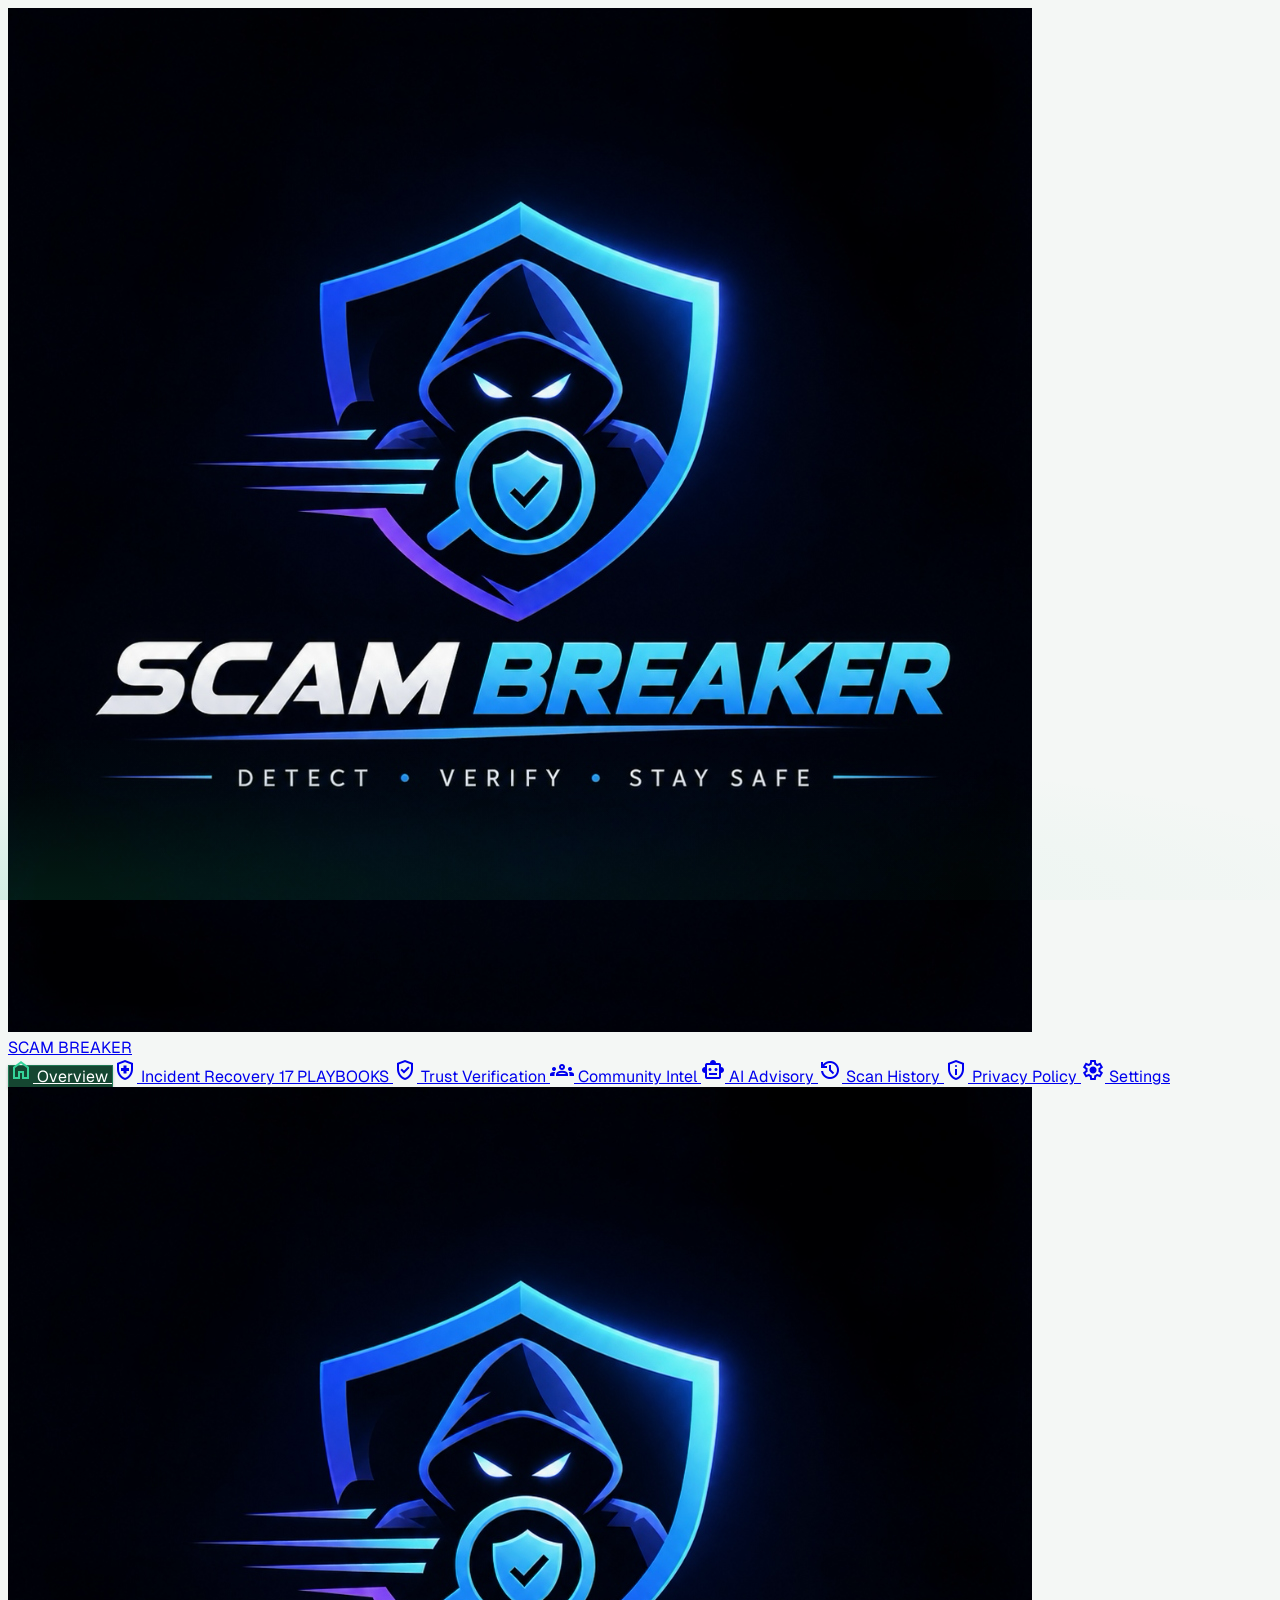
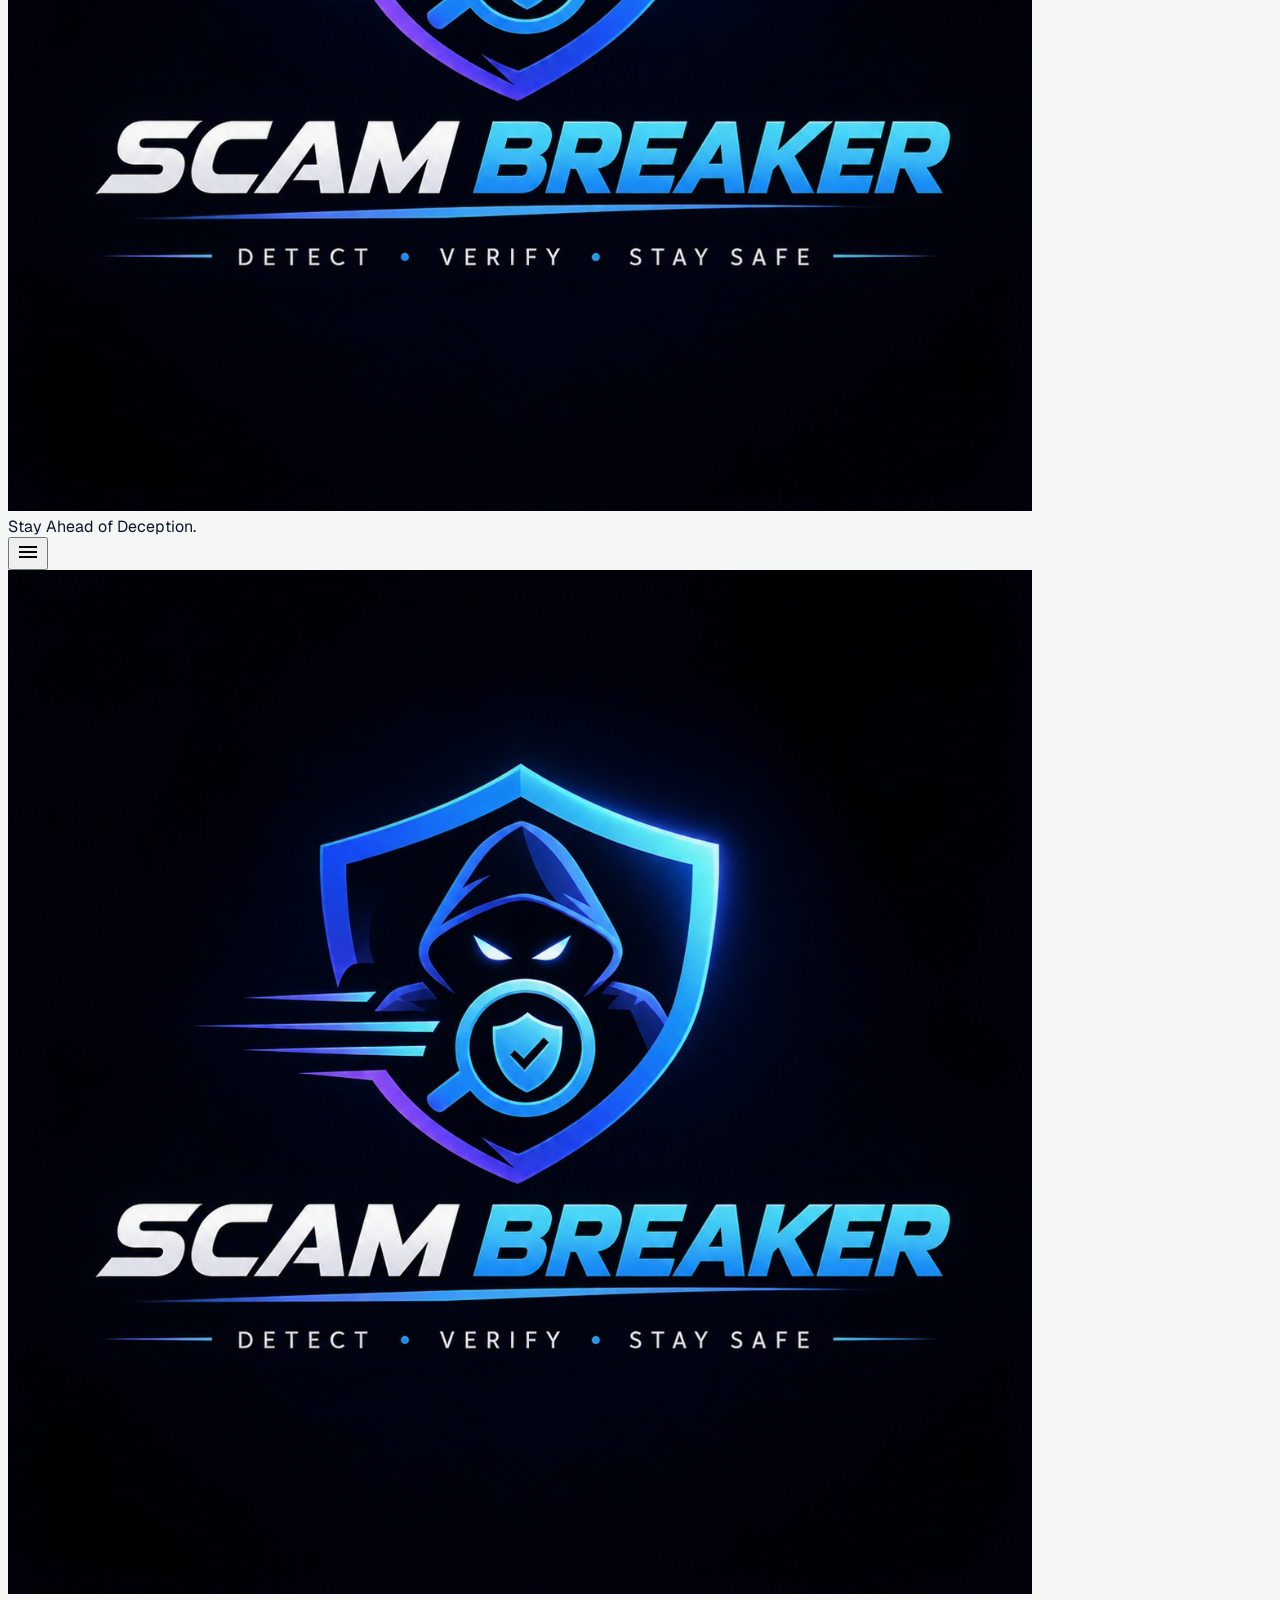
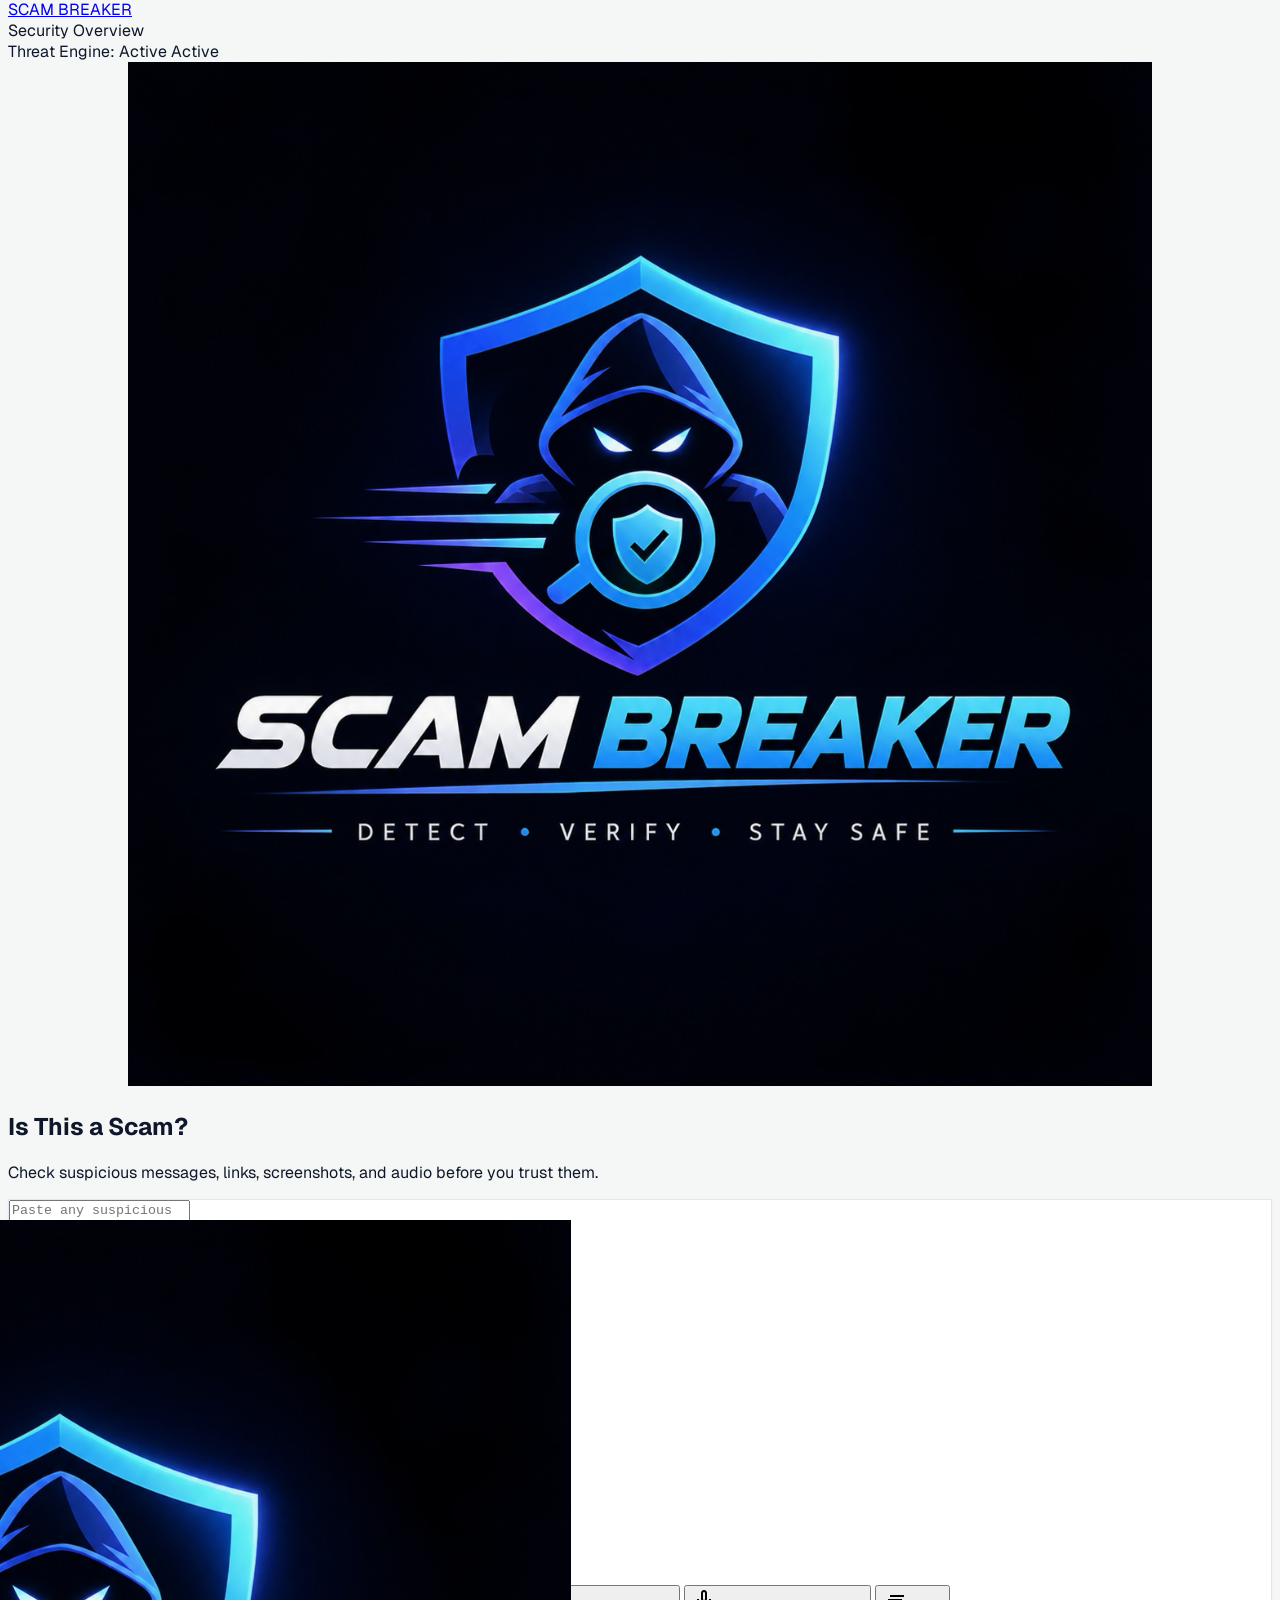
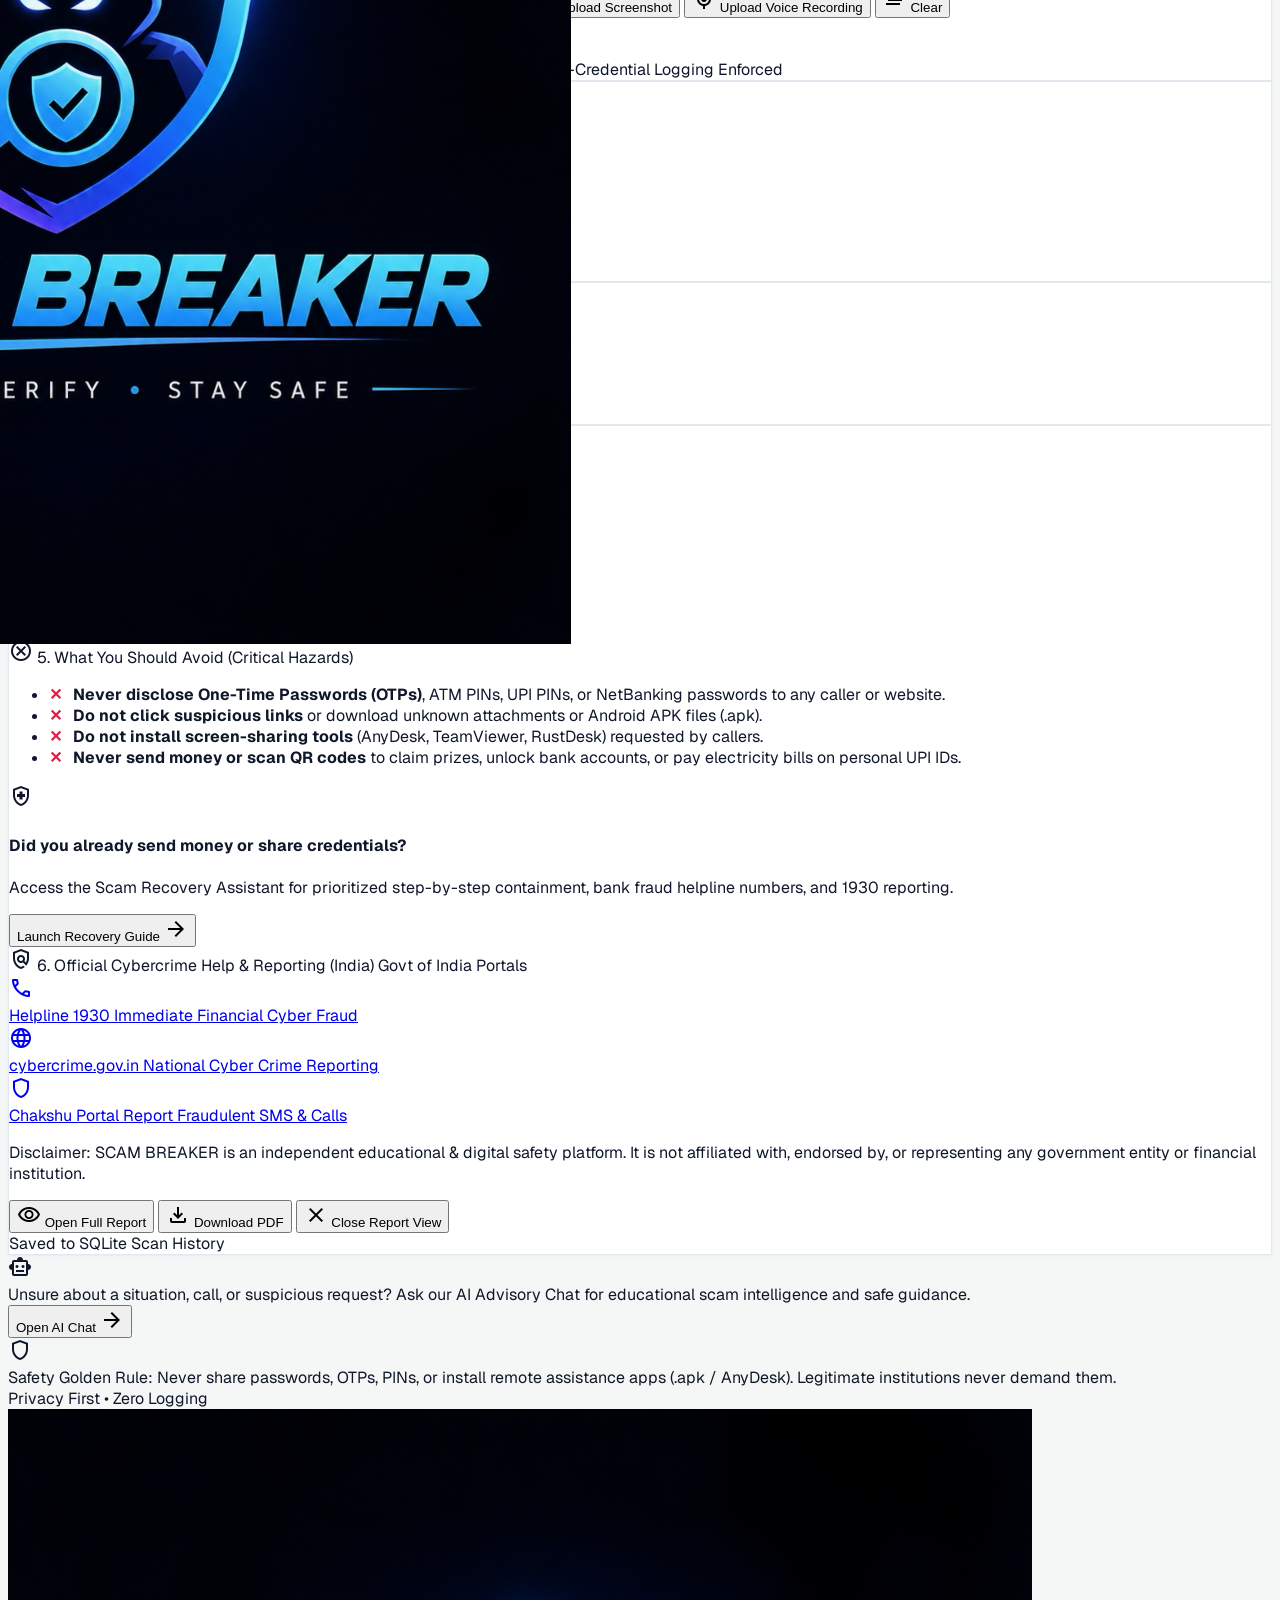
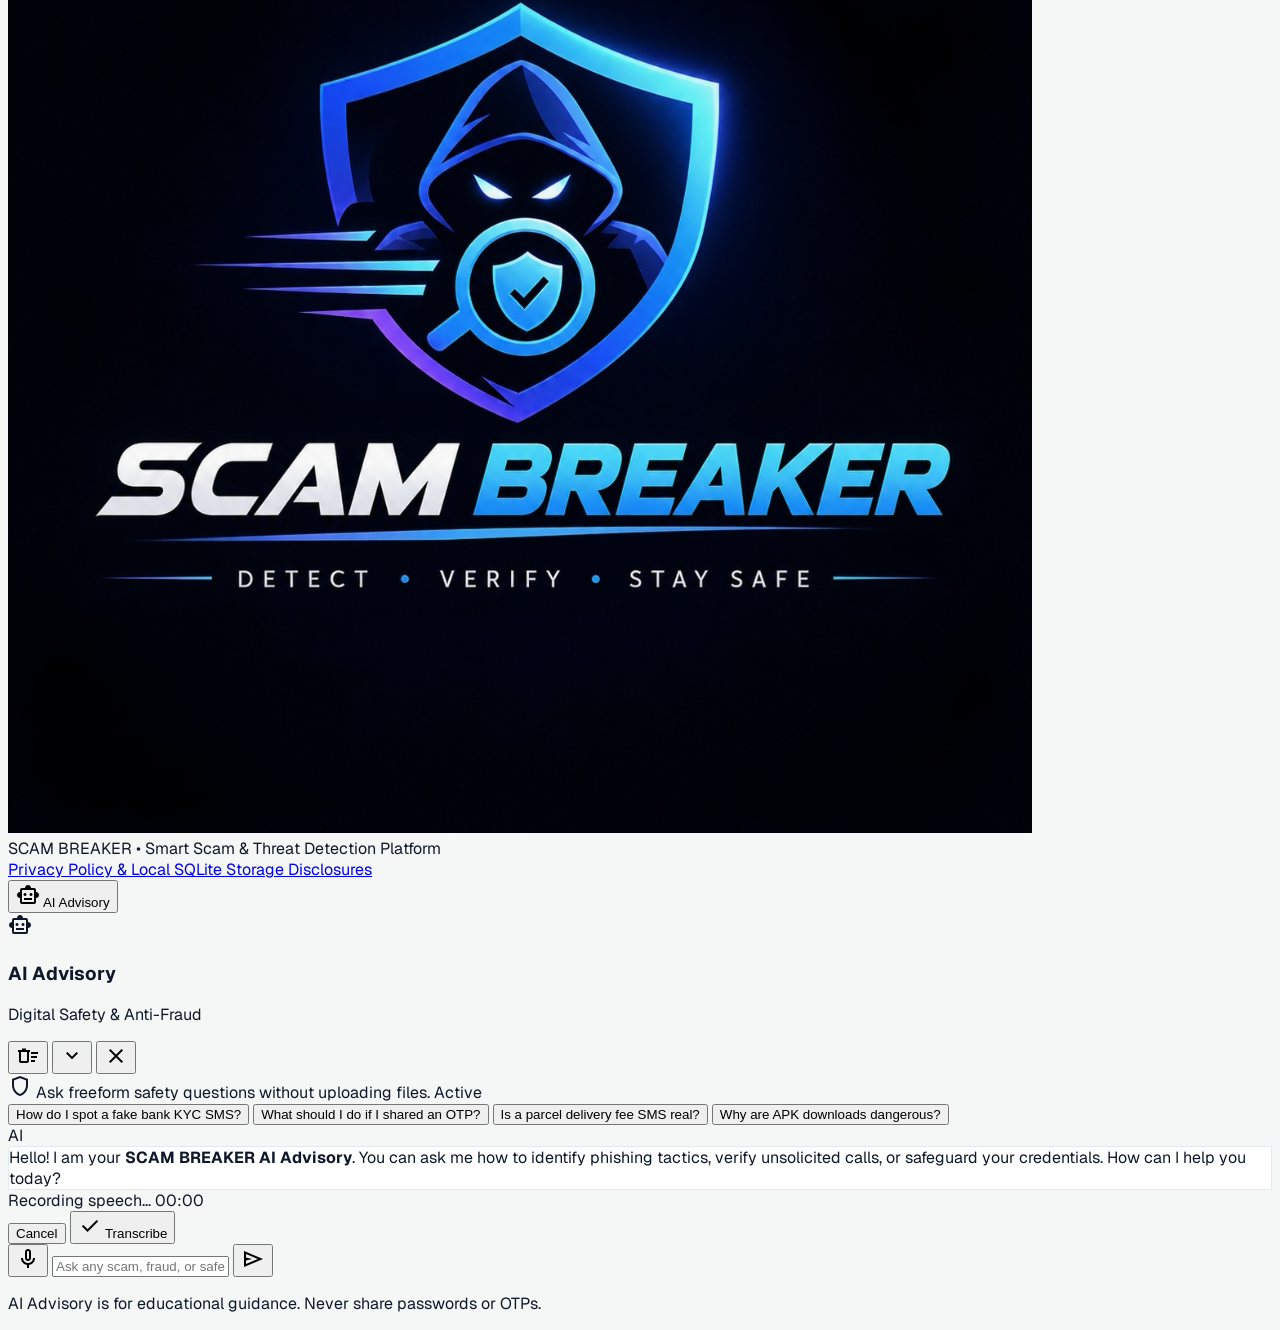
==== commit 14515675: "Add files via upload" ====
--- a/frontend/index.html
+++ b/frontend/index.html
@@ -4,6 +4,7 @@
   <meta charset="UTF-8" />
   <meta name="viewport" content="width=device-width, initial-scale=1.0" />
   <title>SCAM BREAKER — Smart Scam &amp; Threat Detector</title>
+  <link rel="icon" type="image/png" href="assets/logo.png" />
 
   <!-- Google Fonts: Inter / Geist + Material Symbols Icons -->
   <link rel="preconnect" href="https://fonts.googleapis.com" />
@@ -54,25 +55,9 @@
     <div class="p-4 flex flex-col">
       <!-- Brand Logo -->
       <a href="#" data-nav-target="overview" class="flex items-center gap-3 px-2 py-3 mb-5 group">
-        <!-- Glowing Shield Logo Icon -->
+        <!-- Brand Logo Icon -->
         <div class="relative w-10 h-10 flex items-center justify-center shrink-0">
-          <svg class="w-10 h-10 drop-shadow-[0_0_8px_rgba(52,211,153,0.5)]" viewBox="0 0 32 32" fill="none" xmlns="http://www.w3.org/2000/svg">
-            <defs>
-              <linearGradient id="shieldGradSidebar" x1="4" y1="2" x2="28" y2="30" gradientUnits="userSpaceOnUse">
-                <stop offset="0%" stop-color="#34D399"/>
-                <stop offset="50%" stop-color="#10B981"/>
-                <stop offset="100%" stop-color="#047857"/>
-              </linearGradient>
-              <linearGradient id="coreGradSidebar" x1="16" y1="9" x2="16" y2="23" gradientUnits="userSpaceOnUse">
-                <stop offset="0%" stop-color="#A7F3D0"/>
-                <stop offset="100%" stop-color="#34D399"/>
-              </linearGradient>
-            </defs>
-            <path d="M16 3L6 7.5V14.5C6 21.2 10.3 27.4 16 29C21.7 27.4 26 21.2 26 14.5V7.5L16 3Z" stroke="url(#shieldGradSidebar)" stroke-width="2.2" stroke-linecap="round" stroke-linejoin="round" fill="#042F1F" fill-opacity="0.35"/>
-            <path d="M16 8V12M12 16H8M24 16H20M16 20V24" stroke="#34D399" stroke-width="1.8" stroke-linecap="round" opacity="0.75"/>
-            <circle cx="16" cy="16" r="3.5" fill="url(#coreGradSidebar)"/>
-            <circle cx="16" cy="16" r="1.5" fill="#092318"/>
-          </svg>
+          <img src="assets/logo.png" alt="Scam Breaker Logo" class="w-10 h-10 rounded-lg object-contain drop-shadow-[0_0_10px_rgba(52,211,153,0.35)]" />
         </div>
         <!-- Logo Text: SCAM (white) BREAKER (emerald green) -->
         <div class="flex flex-col leading-none">
@@ -138,12 +123,8 @@
     <div class="relative p-5 overflow-hidden">
       <div class="sidebar-aurora"></div>
       <div class="relative z-10 flex items-center gap-3.5">
-        <div class="w-10 h-10 flex items-center justify-center">
-          <svg class="w-10 h-10" viewBox="0 0 32 32" fill="none" xmlns="http://www.w3.org/2000/svg">
-            <path d="M16 3L6 7.5V14.5C6 21.2 10.3 27.4 16 29C21.7 27.4 26 21.2 26 14.5V7.5L16 3Z" stroke="#059669" stroke-width="2" stroke-linecap="round" stroke-linejoin="round" fill="#064e3b" fill-opacity="0.25"/>
-            <path d="M16 8V12M12 16H8M24 16H20M16 20V24" stroke="#10b981" stroke-width="1.5" stroke-linecap="round" opacity="0.6"/>
-            <circle cx="16" cy="16" r="3" fill="#10b981"/>
-          </svg>
+        <div class="w-10 h-10 flex items-center justify-center shrink-0">
+          <img src="assets/logo.png" alt="Scam Breaker" class="w-10 h-10 rounded-lg object-contain opacity-90 drop-shadow-[0_0_8px_rgba(5,150,105,0.4)]" />
         </div>
         <div class="leading-tight">
           <span class="block text-xs font-semibold text-emerald-300">Stay Ahead</span>
@@ -168,11 +149,8 @@
         </button>
 
         <a href="#" data-nav-target="overview" class="flex items-center gap-2.5 group">
-          <div class="w-8 h-8 rounded-lg bg-[#092318] border border-[#154631] flex items-center justify-center shrink-0 shadow-sm">
-            <svg class="w-5 h-5 text-emerald-400" viewBox="0 0 32 32" fill="none" xmlns="http://www.w3.org/2000/svg">
-              <path d="M16 3L6 7.5V14.5C6 21.2 10.3 27.4 16 29C21.7 27.4 26 21.2 26 14.5V7.5L16 3Z" stroke="currentColor" stroke-width="2.2" stroke-linecap="round" stroke-linejoin="round"/>
-              <circle cx="16" cy="16" r="3" fill="currentColor"/>
-            </svg>
+          <div class="w-8 h-8 rounded-lg bg-[#092318] border border-[#154631] flex items-center justify-center shrink-0 shadow-sm overflow-hidden p-0.5">
+            <img src="assets/logo.png" alt="Scam Breaker Logo" class="w-full h-full object-contain" />
           </div>
           <div class="flex items-center gap-1 leading-none">
             <span class="font-extrabold text-base tracking-wider text-slate-900">SCAM</span>
@@ -206,14 +184,11 @@
 
         <!-- 1. MAIN HERO SECTION -->
         <section class="flex flex-col items-center justify-center text-center space-y-3 pt-3 sm:pt-4">
-          <!-- Subtle Professional Circular Safety Indicator -->
-          <div class="safety-indicator-glow w-16 h-16 flex items-center justify-center">
+          <!-- Professional Brand Safety Indicator -->
+          <div class="safety-indicator-glow w-20 h-20 flex items-center justify-center">
             <div class="safety-indicator-aura"></div>
-            <div class="w-12 h-12 rounded-full bg-emerald-50 border border-emerald-200 flex items-center justify-center shadow-sm">
-              <svg class="w-6 h-6 text-emerald-600" viewBox="0 0 32 32" fill="none" xmlns="http://www.w3.org/2000/svg">
-                <path d="M16 3L6 7.5V14.5C6 21.2 10.3 27.4 16 29C21.7 27.4 26 21.2 26 14.5V7.5L16 3Z" stroke="currentColor" stroke-width="2.2" stroke-linecap="round" stroke-linejoin="round"/>
-                <circle cx="16" cy="16" r="3" fill="currentColor"/>
-              </svg>
+            <div class="w-16 h-16 rounded-2xl bg-[#092318] border border-[#154631] flex items-center justify-center shadow-md overflow-hidden p-1">
+              <img src="assets/logo.png" alt="Scam Breaker Brand Logo" class="w-full h-full object-contain" />
             </div>
           </div>
 
@@ -388,8 +363,8 @@
         <section id="scannerAnimationCard" class="hidden cyber-card rounded-2xl p-8 border border-slate-200 shadow-md bg-white text-center flex flex-col items-center justify-center space-y-4">
           <div class="intelligence-scanner-ring">
             <div class="intelligence-scanner-radar"></div>
-            <div class="intelligence-scanner-center">
-              <span class="material-symbols-outlined text-emerald-400 text-xl">shield</span>
+            <div class="intelligence-scanner-center overflow-hidden flex items-center justify-center p-1">
+              <img src="assets/logo.png" alt="Scam Breaker Scanner" class="w-7 h-7 object-contain rounded-full" />
             </div>
           </div>
           <div class="space-y-1">
@@ -1386,10 +1361,17 @@
       </div>
 
     <!-- FOOTER -->
-    <footer class="mt-auto border-t border-slate-200 bg-white py-4 px-4 sm:px-8 text-center text-xs text-slate-500">
-      <div class="max-w-5xl mx-auto flex flex-col sm:flex-row sm:items-center justify-between gap-2">
-        <span>SCAM BREAKER • Smart Scam &amp; Threat Detection Platform</span>
-        <a href="#" data-nav-target="privacy-policy" class="font-mono text-[11px] text-emerald-700 hover:text-emerald-900 hover:underline">Privacy Policy &amp; Local SQLite Storage Disclosures</a>
+    <footer class="mt-auto border-t border-slate-200 bg-white py-4 px-4 sm:px-8 text-xs text-slate-500">
+      <div class="max-w-5xl mx-auto flex flex-col sm:flex-row sm:items-center justify-between gap-3">
+        <div class="flex items-center gap-2.5 justify-center sm:justify-start">
+          <div class="w-7 h-7 rounded-lg bg-[#092318] border border-[#154631] flex items-center justify-center shrink-0 overflow-hidden shadow-2xs p-0.5">
+            <img src="assets/logo.png" alt="Scam Breaker Logo" class="w-full h-full object-contain" />
+          </div>
+          <span class="font-semibold text-slate-800">SCAM BREAKER</span>
+          <span class="text-slate-300">•</span>
+          <span class="text-slate-500">Smart Scam &amp; Threat Detection Platform</span>
+        </div>
+        <a href="#" data-nav-target="privacy-policy" class="font-mono text-[11px] text-emerald-700 hover:text-emerald-900 hover:underline text-center sm:text-right">Privacy Policy &amp; Local SQLite Storage Disclosures</a>
       </div>
     </footer>
 
